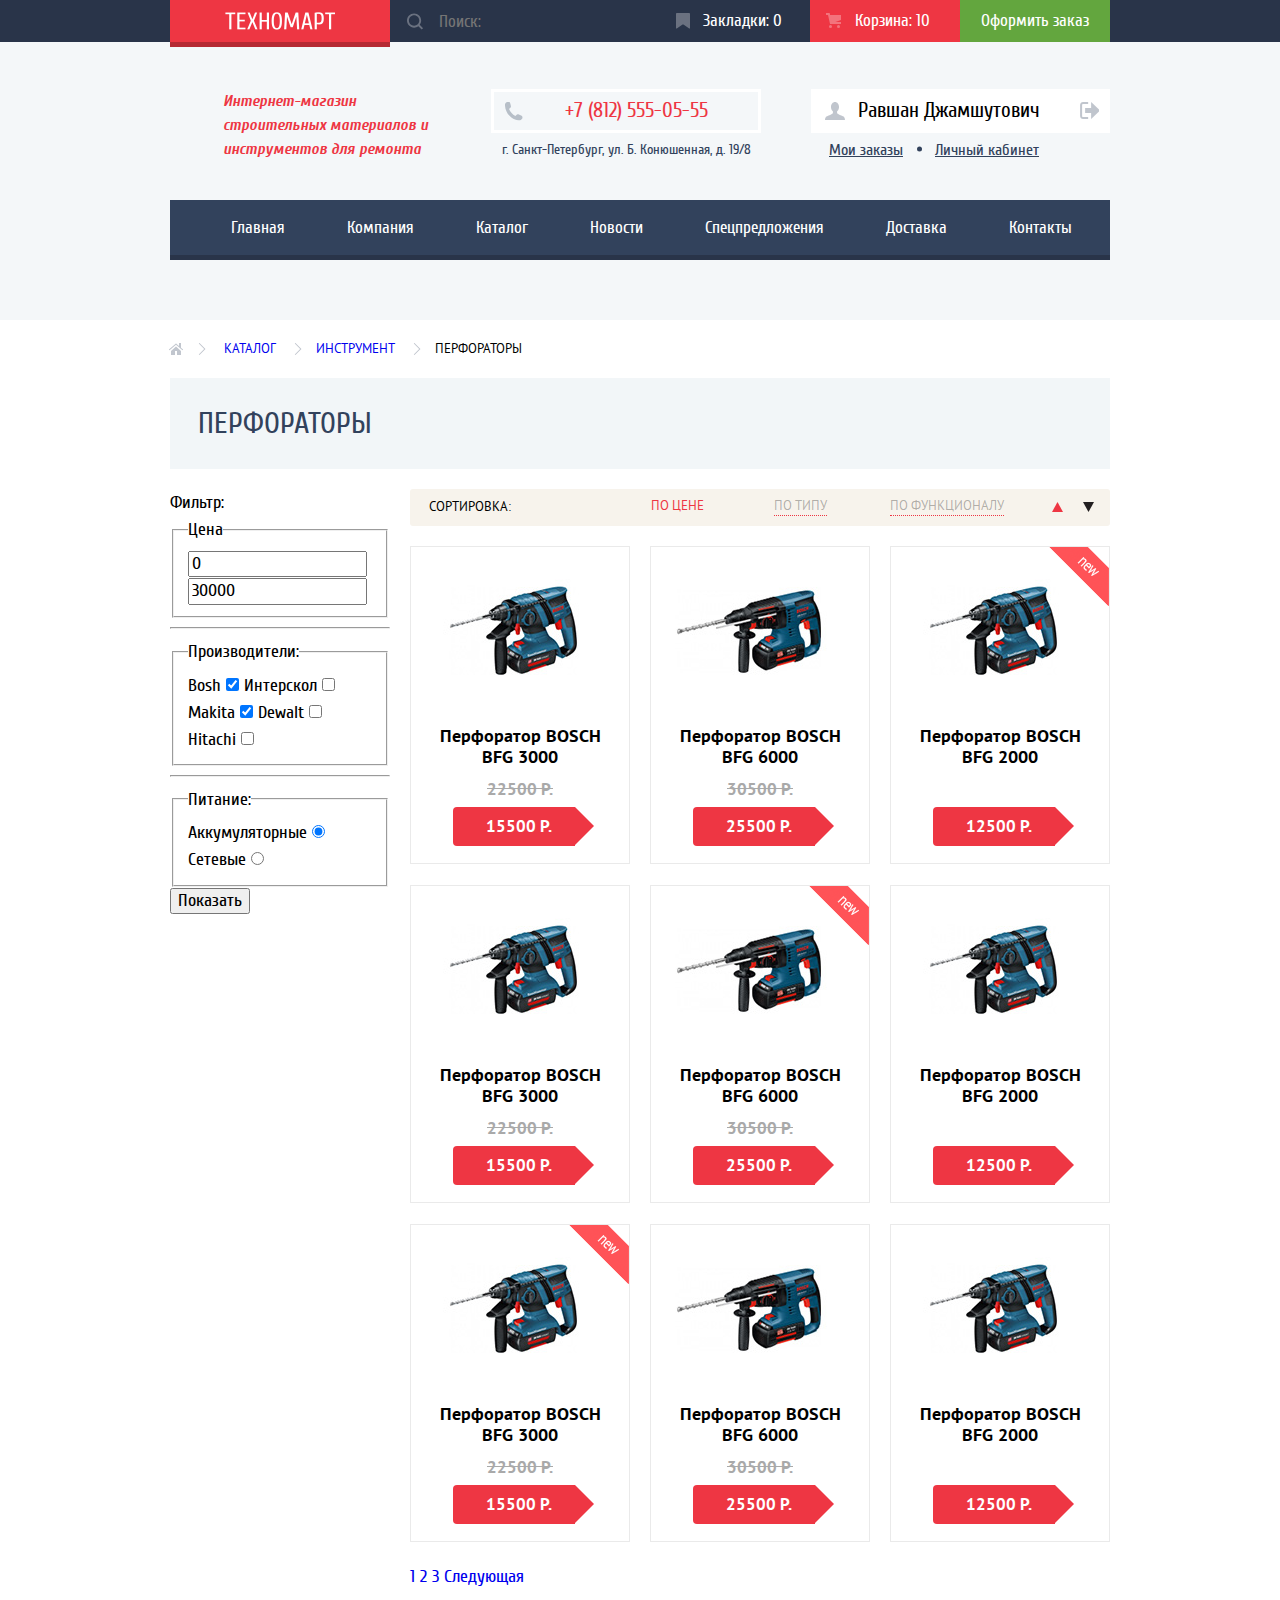
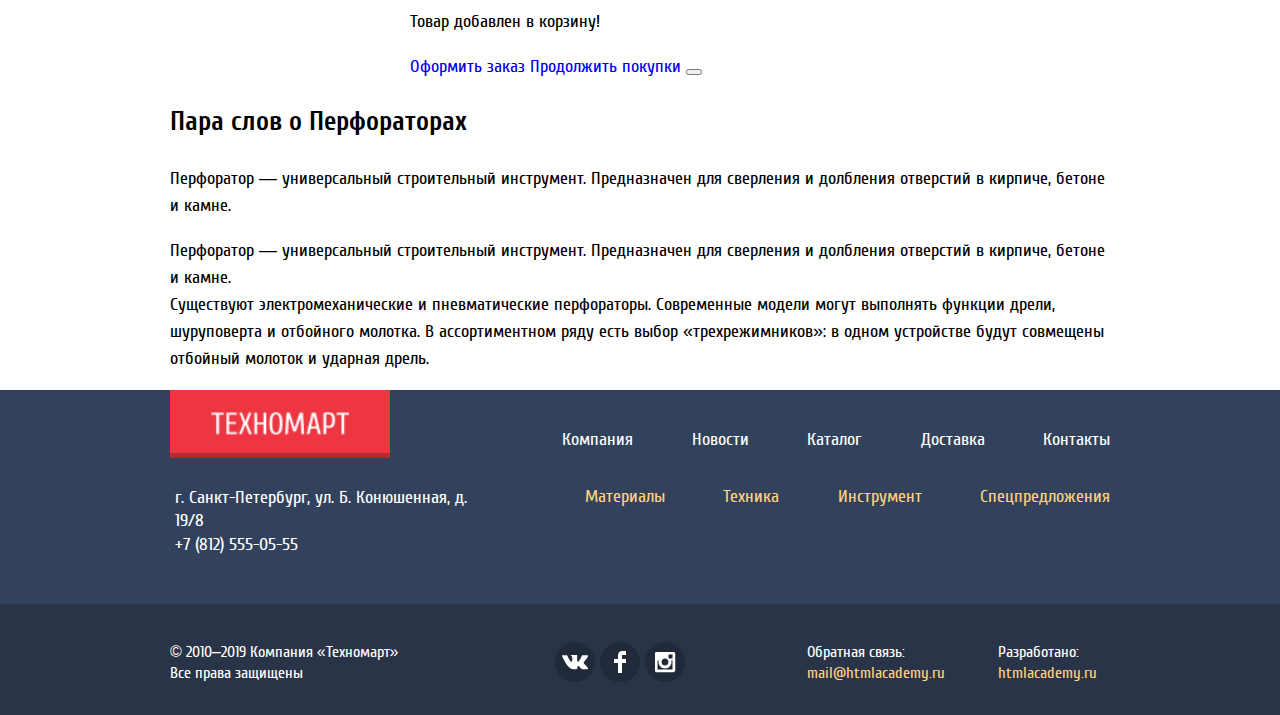
==== catalog.html @ 54c57310 "stylized catolog and fix maps" ====
<!DOCTYPE html>
<html lang="ru">

<head>
  <meta charset="utf-8">
  <title>HTML Academy: Техномарт-Каталог</title>
  <link rel="stylesheet" href="css/normalize.css">
  <link rel="stylesheet" href="css/style.css">
</head>

<body>
  <header class="header">
    <div class="header__wrapper">
      <div class="container container_flex">
        <a href="index.html" class="header__logo-link"><img class="header__logo-img" src="img/logo-header.png" alt="Техномарт"
            width="110" height="18"></a>
        <form class="search" action="https://echo.htmlacademy.ru" method="get">
          <input class="search__input" id="search" type="search" name="search" placeholder="Поиск:">
          <label class="search__label" for="search" aria-label="Поиск"></label>
        </form>
        <section class="user-order">
          <h2 class="visually-hidden">Отложеный заказ</h2>
          <a href="#" class="user-order__link user-order__link_pl user-order__link_icon-bm">Закладки: 0</a>
          <a href="#" class="user-order__link user-order__link_pl user-order__link_icon-bt user-order__link_bg">Корзина:
            10</a>
          <a href="#" class="user-order__link user-order__link_bgc">Оформить заказ</a>
        </section>
      </div>
    </div>
    <div class="substrate">
      <div class="container container_flex">
        <h1 class="description">Интернет-магазин строительных материалов и инструментов для ремонта</h1>
        <section class="contacts">
          <h2 class="visually-hidden">Контактные данные</h2>
          <p class="contacts__phone">+7 (812) 555-05-55</p>
          <p class="contacts__address">г. Санкт-Петербург, ул. Б. Конюшенная, д. 19/8</p>
        </section>
        <section class="user-logged">
          <h2 class="visually-hidden">Пользовательское меню</h2>
          <ul class="user__navigation-logged">
            <li class="user__navigation-logged-in"><a href="#" class="user__navigation-logged-in-link">Равшан
                Джамшутович</a>
              <a href="#" class="user__navigation-out-link" aria-label="Выйти"></a></li>
            <li class="user__navigation-order"><a href="#" class="user__navigation-order-link">Мои заказы</a></li>
            <li class="user__navigation-profile"><a href="#" class="user__navigation-profile-link">Личный кабинет</a>
            </li>
          </ul>
        </section>
      </div>
      <div class="container">
        <nav class="main-navigation">
          <ul class="main-navigation__list">
            <li class="main-navigation__list-item"><a href="index.html" class="main-navigation__list-link">Главная</a>
            </li>
            <li class="main-navigation__list-item"><a href="#" class="main-navigation__list-link">Компания</a></li>
            <li class="main-navigation__list-item"><a class="main-navigation__list-link">Каталог</a></li>
            <li class="main-navigation__list-item"><a href="#" class="main-navigation__list-link">Новости</a></li>
            <li class="main-navigation__list-item"><a href="#" class="main-navigation__list-link">Спецпредложения</a>
            </li>
            <li class="main-navigation__list-item"><a href="#" class="main-navigation__list-link">Доставка</a></li>
            <li class="main-navigation__list-item"><a href="#" class="main-navigation__list-link">Контакты</a></li>
          </ul>
        </nav>
      </div>
    </div>
  </header>
  <main class="main-content">
    <div class="container">
      <ul class="breadcrumbs">
        <li class="breadcrumbs__item"><a href="index.html" class="breadcrumbs__link breadcrumbs__trail" aria-label="Главная"></a></li>
        <li class="breadcrumbs__item"><a href="#" class="breadcrumbs__link breadcrumbs__trail">Каталог</a></li>
        <li class="breadcrumbs__item"><a href="#" class="breadcrumbs__link breadcrumbs__trail">Инструмент</a></li>
        <li class="breadcrumbs__item"><a class="breadcrumbs__link">Перфораторы</a></li>
      </ul>
      <div class="name-product">
        <h2 class="name-product__title">Перфораторы</h2>
      </div>
      <div class="wrapper-col">
        <section class="filters-product">
          <h2 class="visually-hidden">Фильтр товаров</h2>
          <form class="filters-product__form" action="https://echo.htmlacademy.ru" method="get">
            <span class="filters-product__price">Фильтр:</span>
            <fieldset class="filters-product__price-group">
              <legend class="filters-product__price-title">Цена</legend>
              <div class="price-slider">
                <div class="price-slider__line">
                  <div class="price-slider__line-fill"></div>
                </div>
                <div class="price-slider__control price-slider__control-min" tabindex="0"></div>
                <div class="price-slider__control price-slider__control-max" tabindex="0"></div>
              </div>
              <div class="filters-product__price-item">
                <input class="filters-product__price-input" type="text" name="price" value="0">
                <input class="filters-product__price-input" type="text" name="price" value="30000">
              </div>
            </fieldset>
            <hr class="separator">
            <fieldset class="filters-product__group">
              <legend class="filters-product__group-title">Производители:</legend>
              <label class="filters-product__manufacturers" for="bosh">Bosh</label>
              <input class="filters-product__choice filters-product__choice_checked" id="bosh" type="checkbox" name="manufacturers"
                value="bosh" checked>
              <label class="filters-product__manufacturers" for="interskol">Интерскол</label>
              <input class="filters-product__choice" id="interskol" type="checkbox" name="manufacturers" value="Интерскол">
              <label class="filters-product__manufacturers" for="makita">Makita</label>
              <input class="filters-product__choice filters-product__choice_checked" id="makita" type="checkbox" name="manufacturers"
                value="Makita" checked>
              <label class="filters-product__manufacturers" for="dewalt">Dewalt</label>
              <input class="filters-product__choice" id="dewalt" type="checkbox" name="manufacturers" value="Dewalt">
              <label class="filters-product__manufacturers" for="hitachi">Hitachi</label>
              <input class="filters-product__choice" id="hitachi" type="checkbox" name="manufacturers" value="Hitachi">
            </fieldset>
            <hr class="separator">
            <fieldset class="filters-product__group">
              <legend class="filters-product__group-title">Питание:</legend>
              <label class="filters-product__type" for="rechargeable">Аккумуляторные</label>
              <input class="filters-product__choice filters-product__choice_checked" type="radio" name="power" id="rechargeable"
                value="rechargeable" checked>
              <label class="filters-product__type" for="mains">Сетевые</label>
              <input class="filters-product__choice filters-product__choice_checked" type="radio" name="power" id="mains"
                value="mains">
            </fieldset>
            <button class="filters-product__show">Показать</button>
          </form>
        </section>
        <section class="catalog-product">
          <h2 class="visually-hidden">Каталог товаров</h2>
          <section class="sorting">
            <h2 class="sorting__title">Сортировка:</h2>
            <ul class="sorting__list">
              <li class="sorting__item"><a href="#" class="sorting__link sorting__link_active">По цене</a></li>
              <li class="sorting__item"><a href="#" class="sorting__link">По типу</a></li>
              <li class="sorting__item"><a href="#" class="sorting__link">По функционалу</a></li>
              <li class="sorting__item"><a href="#" class="sorting__link-up sorting__link-up_active" aria-label="Сортировка по возрастанию"></a></li>
              <li class="sorting__item"><a href="#" class="sorting__link-down" aria-label="Сортировка по убыванию"></a>
              </li>
            </ul>
          </section>
          <div class="wrapper-product">
            <article class="product">
              <h2 class="visually-hidden">Описание товара</h2>
              <section class="product__about">
                <img class="product__image" src="img/bosh-bfg-3000.jpg" width="218" height="170" alt="Перфоратор BOSCH BFG 3000">
                <h3 class="product__name">Перфоратор BOSCH BFG 3000</h3>
                <span class="product__discount">22500 Р.</span>
                <p class="product__price">15500 Р.</p>
              </section>
              <div class="product__purchase">
                <button class="product__purchase-buy">Купить</button>
                <button class="product__purchase-bookmark">В закладки</button>
              </div>
            </article>
            <article class="product">
              <h2 class="visually-hidden">Описание товара</h2>
              <section class="product__about">
                <img class="product__image" src="img/bosh-bfg-6000.jpg" width="218" height="170" alt="Перфоратор BOSCH BFG 6000">
                <h3 class="product__name">Перфоратор BOSCH BFG 6000</h3>
                <span class="product__discount">30500 Р.</span>
                <p class="product__price">25500 Р.</p>
              </section>
              <div class="product__purchase">
                <button class="product__purchase-buy">Купить</button>
                <button class="product__purchase-bookmark">В закладки</button>
              </div>
            </article>
            <article class="product product_new">
              <h2 class="visually-hidden">Описание товара</h2>
              <section class="product__about">
                <img class="product__image" src="img/bosh-bfg-2000.jpg" width="218" height="170" alt="Перфоратор BOSCH BFG 2000">
                <h3 class="product__name">Перфоратор BOSCH BFG 2000</h3>
                <span class="product__discount product__discount_visually-hidden"></span>
                <p class="product__price">12500 Р.</p>
              </section>
              <div class="product__purchase">
                <button class="product__purchase-buy">Купить</button>
                <button class="product__purchase-bookmark">В закладки</button>
              </div>
            </article>
            <article class="product">
              <h2 class="visually-hidden">Описание товара</h2>
              <section class="product__about">
                <img class="product__image" src="img/bosh-bfg-3000.jpg" width="218" height="170" alt="Перфоратор BOSCH BFG 3000">
                <h3 class="product__name">Перфоратор BOSCH BFG 3000</h3>
                <span class="product__discount">22500 Р.</span>
                <p class="product__price">15500 Р.</p>
              </section>
              <div class="product__purchase">
                <button class="product__purchase-buy">Купить</button>
                <button class="product__purchase-bookmark">В закладки</button>
              </div>
            </article>
            <article class="product product_new">
              <h2 class="visually-hidden">Описание товара</h2>
              <section class="product__about">
                <img class="product__image" src="img/bosh-bfg-6000.jpg" width="218" height="170" alt="Перфоратор BOSCH BFG 6000">
                <h3 class="product__name">Перфоратор BOSCH BFG 6000</h3>
                <span class="product__discount">30500 Р.</span>
                <p class="product__price">25500 Р.</p>
              </section>
              <div class="product__purchase">
                <button class="product__purchase-buy">Купить</button>
                <button class="product__purchase-bookmark">В закладки</button>
              </div>
            </article>
            <article class="product">
              <h2 class="visually-hidden">Описание товара</h2>
              <section class="product__about">
                <img class="product__image" src="img/bosh-bfg-2000.jpg" width="218" height="170" alt="Перфоратор BOSCH BFG 2000">
                <h3 class="product__name">Перфоратор BOSCH BFG 2000</h3>
                <span class="product__discount product__discount_visually-hidden"></span>
                <p class="product__price">12500 Р.</p>
              </section>
              <div class="product__purchase">
                <button class="product__purchase-buy">Купить</button>
                <button class="product__purchase-bookmark">В закладки</button>
              </div>
            </article>
            <article class="product product_new">
              <h2 class=" visually-hidden">Описание товара</h2>
              <section class="product__about">
                <img class="product__image" src="img/bosh-bfg-3000.jpg" width="218" height="170" alt="Перфоратор BOSCH BFG 3000">
                <h3 class="product__name">Перфоратор BOSCH BFG 3000</h3>
                <span class="product__discount">22500 Р.</span>
                <p class="product__price">15500 Р.</p>
              </section>
              <div class="product__purchase">
                <button class="product__purchase-buy">Купить</button>
                <button class="product__purchase-bookmark">В закладки</button>
              </div>
            </article>
            <article class="product">
              <h2 class="visually-hidden">Описание товара</h2>
              <section class="product__about">
                <img class="product__image" src="img/bosh-bfg-6000.jpg" width="218" height="170" alt="Перфоратор BOSCH BFG 6000">
                <h3 class="product__name">Перфоратор BOSCH BFG 6000</h3>
                <span class="product__discount">30500 Р.</span>
                <p class="product__price">25500 Р.</p>
              </section>
              <div class="product__purchase">
                <button class="product__purchase-buy">Купить</button>
                <button class="product__purchase-bookmark">В закладки</button>
              </div>
            </article>
            <article class="product">
              <h2 class="visually-hidden">Описание товара</h2>
              <section class="product__about">
                <img class="product__image" src="img/bosh-bfg-2000.jpg" width="218" height="170" alt="Перфоратор BOSCH BFG 2000">
                <h3 class="product__name">Перфоратор BOSCH BFG 2000</h3>
                <span class="product__discount product__discount_visually-hidden"></span>
                <p class="product__price">12500 Р.</p>
              </section>
              <div class="product__purchase">
                <button class="product__purchase-buy">Купить</button>
                <button class="product__purchase-bookmark">В закладки</button>
              </div>
            </article>
          </div>
          <div class="page">
            <a href="#" class="page__link page__link_active">1</a>
            <a href="#" class="page__link">2</a>
            <a href="#" class="page__link">3</a>
            <a href="#" class="page__link-next">Следующая</a>
          </div>
          <div class="popup-order">
            <p class="popup-order__title">Товар добавлен в корзину!</p>
            <a href="#" class="popup-order__link popup-modal__order_red">Оформить заказ</a>
            <a href="#" class="popup-order__link">Продолжить покупки</a>
            <button class="popup-order__close" aria-label="Закрыть"></button>
          </div>
        </section>
      </div>
      <section class="about-product">
        <h2 class="about-product__title">Пара слов о Перфораторах</h2>
        <p class="about-product__subtitle">Перфоратор — универсальный строительный инструмент. Предназначен для
          сверления и долбления отверстий в кирпиче, бетоне и камне.</p>
        <p class="about-product__subtitle">Перфоратор — универсальный строительный инструмент. Предназначен для
          сверления и долбления отверстий в кирпиче, бетоне и камне. <br> Существуют электромеханические и
          пневматические перфораторы. Современные модели могут выполнять функции дрели, шуруповерта и отбойного
          молотка. В ассортиментном ряду есть выбор «трехрежимников»: в одном устройстве будут совмещены отбойный
          молоток и ударная дрель.</p>
      </section>
    </div>
  </main>
  <footer class="footer">
    <div class="footer-wrapper-top">
      <div class="footer__top container">
        <div class="footer__top_left">
          <a href="index.html" class="footer__top-logo-link"><img src="img/logo-header.png" width="138" height="23" alt="Техномарт"></a>
          <p class="footer__top-address">г. Санкт-Петербург, ул. Б. Конюшенная, д. 19/8 <br> +7 (812) 555-05-55</p>
        </div>
        <div class="footer__top_right">
          <ul class="footer__top-navigation">
            <li class="footer__top-navigation-item"><a href="#" class="footer__top-navigation-link">Компания</a></li>
            <li class="footer__top-navigation-item"><a href="#" class="footer__top-navigation-link">Новости</a></li>
            <li class="footer__top-navigation-item"><a href="catalog.html" class="footer__top-navigation-link">Каталог</a></li>
            <li class="footer__top-navigation-item"><a href="#" class="footer__top-navigation-link">Доставка</a></li>
            <li class="footer__top-navigation-item"><a href="#" class="footer__top-navigation-link">Контакты</a></li>
          </ul>
          <ul class="footer__bottom-navigation">
            <li class="footer__bottom-navigation-item"><a href="#" class="footer__bottom-navigation-link">Материалы</a>
            </li>
            <li class="footer__bottom-navigation-item"><a href="#" class="footer__bottom-navigation-link">Техника</a>
            </li>
            <li class="footer__bottom-navigation-item"><a href="#" class="footer__bottom-navigation-link">Инструмент</a>
            </li>
            <li class="footer__bottom-navigation-item"><a href="#" class="footer__bottom-navigation-link">Спецпредложения</a></li>
          </ul>
        </div>
      </div>
    </div>
    <div class="footer-wrapper-bottom">
      <div class="footer__bottom container">
        <p class="footer__bottom-copyright">© 2010–2019 Компания «Техномарт» <br> Все права защищены</p>
        <ul class="footer__bottom-social">
          <li class="footer__bottom-social-item"><a href="#" class="footer__bottom-social-link footer__bottom-social-vk"
              aria-label="Техномарт в ВКонтакте"></a></li>
          <li class="footer__bottom-social-item"><a href="#" class="footer__bottom-social-link footer__bottom-social-fb"
              aria-label="Техномарт в Facebook"></a></li>
          <li class="footer__bottom-social-item"><a href="#" class="footer__bottom-social-link footer__bottom-social-inst"
              aria-label="Техномарт в Instagram"></a></li>
        </ul>
        <p class="footer__bottom-communication">Обратная связь: <br> <a href="#" class="footer__bottom-communication-link">mail@htmlacademy.ru</a></p>
        <p class="footer__bottom-developed">Разработано: <br> <a href="https://htmlacademy.ru/intensive/htmlcss" class="footer__bottom-developed-link">htmlacademy.ru</a></p>
      </div>
    </div>
  </footer>
  <script src="js/main.js"></script>
</body>

</html>
---- css/style.css ----
@font-face {
  font-family: "Cuprum";
  src: url("../fonts/cuprum.woff") format("woff"),
    url("../fonts/cuprum.woff2") format("woff2");
  font-weight: 400;
  font-style: normal;
}

@font-face {
  font-family: "Cuprum";
  src: url("../fonts/cuprumbold.woff") format("woff"),
    url("../fonts/cuprumbold.woff2") format("woff2");
  font-weight: 700;
  font-style: normal;
}

@font-face {
  font-family: "Cuprum";
  src: url("../fonts/cuprumitalic.woff") format("woff"),
    url("../fonts/cuprumitalic.woff2") format("woff2");
  font-weight: 400;
  font-style: italic;
}

@font-face {
  font-family: "Cuprum";
  src: url("../fonts/cuprumbolditalic.woff") format("woff"),
    url("../fonts/cuprumbolditalic.woff2") format("woff2");
  font-weight: 700;
  font-style: italic;
}

@font-face {
  font-family: "Cuprum";
  src: url("../fonts/cuprumitalic.woff") format("woff"),
    url("../fonts/cuprumitalic.woff2") format("woff2");
  font-weight: 400;
  font-style: italic;
}

@font-face {
  font-family: "PT Sans";
  src: url("../fonts/ptsans.woff") format("woff"),
    url("../fonts/ptsans.woff2") format("woff2");
  font-weight: 400;
  font-style: normal;
}

@font-face {
  font-family: "PT Sans";
  src: url("../fonts/ptsansbold.woff") format("woff"),
    url("../fonts/ptsansbold.woff2") format("woff2");
  font-weight: 700;
  font-style: normal;
}

html {
  box-sizing: border-box;
}

*,
*::before,
*::after {
  box-sizing: inherit;
}

body {
  font-family: "Cuprum", "Arial", sans-serif;
  margin: 0;
  font-size: 18px;
  line-height: 1.5;
}

a {
  text-decoration: none;
}

/* Стилизация страницы index */

.visually-hidden {
  position: absolute;
  clip: rect(0 0 0 0);
  width: 1px;
  height: 1px;
  margin: -1px;
}

.container {
  width: 940px;
  margin: 0 auto;
}

.header__wrapper {
  height: 42px;
  background-color: #293449;
}

.container_flex {
  display: -webkit-box;
  display: -ms-flexbox;
  display: -webkit-flex;
  display: flex;
}

.header__logo-link {
  position: relative;
  display: -webkit-box;
  display: -ms-flexbox;
  display: -webkit-flex;
  display: flex;
  justify-content: center;
  align-items: center;
  width: 220px;
  height: 42px;
  background-color: #ee3643;
  outline: none;
  box-shadow: 0 5px 0px #b52933;
}

.header__logo-link:hover,
.header__logo-link:focus {
  background-color: #ca2c37;
}

.header__logo-link:active {
  background-color: #ba2732;
}

.user-order {
  display: -webkit-box;
  display: -ms-flexbox;
  display: -webkit-flex;
  display: flex;
}

.search {
  position: relative;
}

.search__label::after {
  position: absolute;
  top: 50%;
  left: 17px;
  width: 17px;
  height: 17px;
  content: "";
  background-image: url('../img/icons/icon-search.svg');
  background-repeat: no-repeat;
  opacity: 0.3;
  -webkit-transform: translateY(-50%);
  -ms-transform: translateY(-50%);
  transform: translateY(-50%);
}

.search__input {
  position: relative;
  padding-left: 49px;
  width: 270px;
  height: 42px;
  font-size: 17px;
  background-color: #293449;
  border: none;
  outline: none;
}

.search__input:hover {
  background-color: #212a3a;
}

.search__input:focus {
  background-color: #ffffff;
}

.search__input:hover+.search__label::after,
.search__input:focus+.search__label::after {
  opacity: 1;
}

.search__input:focus+.search__label::after {
  background-image: url('../img/icons/icon-search-red.svg');
}

.user-order__link {
  position: relative;
  display: block;
  width: 150px;
  padding: 8px 0px 8px 0px;
  font-size: 17px;
  color: rgba(255, 255, 255, 1);
  text-align: center;
  outline: none;
}

.user-order__link_pl {
  padding-left: 15px;
}

.user-order__link_icon-bm::before {
  position: absolute;
  top: 50%;
  left: 16px;
  width: 16px;
  height: 16px;
  content: "";
  background-image: url('../img/icons/icon-bookmark.svg');
  background-repeat: no-repeat;
  opacity: 0.3;
  -webkit-transform: translateY(-50%);
  -ms-transform: translateY(-50%);
  transform: translateY(-50%);
}

.user-order__link_icon-bt::before {
  position: absolute;
  top: 50%;
  left: 16px;
  width: 16px;
  height: 16px;
  content: "";
  background-image: url('../img/icons/cart-icon.svg');
  background-repeat: no-repeat;
  opacity: 0.3;
  -webkit-transform: translateY(-50%);
  -ms-transform: translateY(-50%);
  transform: translateY(-50%);
}

.user-order__link_bgc {
  background-color: #63a63e;
}

.user-order__link_bgc:hover,
.user-order__link_bgc:focus {
  background-color: #5fbb2d;
}

.user-order__link_bgc:active {
  background-color: #518534;
  color: rgba(255, 255, 255, 0.6);
}

.user-order__link_icon-bm:hover,
.user-order__link_icon-bm:focus {
  background-color: #212a3a;
}

.user-order__link_icon-bm:active {
  background-color: #161d29;
  color: rgba(255, 255, 255, 0.6);
}

.user-order__link_icon-bt:hover,
.user-order__link_icon-bt:focus {
  background-color: #212a3a;
}

.user-order__link_icon-bt:active {
  background-color: #161d29;
  color: rgba(255, 255, 255, 0.6);
}

.user-order__link_icon-bm:hover::before,
.user-order__link_icon-bm:focus::before {
  opacity: 1;
}

.user-order__link_icon-bt:hover::before,
.user-order__link_icon-bt:focus::before {
  opacity: 1;
}

.user-order__link_icon-bm:active::before {
  opacity: 0.3;
}

.user-order__link_icon-bt:active::before {
  opacity: 0.3;
}

.substrate .container_flex {
  display: -webkit-box;
  display: -ms-flexbox;
  display: -webkit-flex;
  display: flex;
  height: 158px;
  padding: 47px 0px;
}

.substrate {
  background-color: #f4f7f9;
  padding-bottom: 60px;
}

.description {
  width: 210px;
  margin: 0;
  margin-left: 53px;
  font-size: 16px;
  font-style: italic;
  color: #ee3643;
}

.contacts {
  width: 270px;
  margin-left: 58px;
  text-align: center;
}

.contacts__phone {
  position: relative;
  width: 270px;
  margin: 0;
  padding: 3px 3px 3px 23px;
  font-size: 21px;
  color: #ee3643;
  border: 3px solid #ffffff;
}

.contacts__phone::before {
  position: absolute;
  top: 50%;
  left: 10px;
  width: 19px;
  height: 19px;
  content: "";
  background-image: url('../img/icons/icon-phone.svg');
  background-repeat: no-repeat;
  -webkit-transform: translateY(-50%);
  -ms-transform: translateY(-50%);
  transform: translateY(-50%);
}

.contacts__address {
  margin: 0;
  margin-top: 7px;
  font-size: 14px;
  color: #32425c;
}

.user {
  margin-left: 68px;
}

.user__navigation {
  display: -webkit-box;
  display: -ms-flexbox;
  display: -webkit-flex;
  display: flex;
  margin: 0;
  padding: 0;
  list-style: none;
  text-align: center;
}

.user__navigation-login-link {
  position: relative;
  display: block;
  margin-right: 10px;
  padding: 6px 27px 6px 46px;
  font-size: 21px;
  color: rgba(0, 0, 0, 1);
  background-color: #ffffff;
  outline: none;
}

.user__navigation-login-link::before {
  position: absolute;
  top: 50%;
  left: 14px;
  width: 20px;
  height: 17px;
  content: "";
  background-image: url('../img/icons/icon-login.svg');
  background-repeat: no-repeat;
  opacity: 0.3;
  -webkit-transform: translateY(-50%);
  -ms-transform: translateY(-50%);
  transform: translateY(-50%);
}

.user__navigation-registration-link {
  display: block;
  padding: 6px 24px 6px 24px;
  font-size: 21px;
  color: rgba(0, 0, 0, 1);
  background-color: #ffffff;
  outline: none;
}

.user__navigation-login-link:hover::before,
.user__navigation-login-link:focus::before {
  opacity: 1;
}

.user__navigation-login-link:hover,
.user__navigation-login-link:focus {
  color: rgba(238, 54, 67, 1);
}

.user__navigation-login-link:active {
  color: rgba(0, 0, 0, 0.3);
}

.user__navigation-login-link:active:before {
  opacity: 0.3;
}

.user__navigation-registration-link:hover,
.user__navigation-registration-link:focus {
  color: rgba(238, 54, 67, 1);
}

.user__navigation-registration-link:active {
  color: rgba(0, 0, 0, 0.3);
}

.main-navigation {
  padding: 0px 30px;
  background-color: #32425c;
  border-bottom: 5px solid #293449;
}

.main-navigation__list {
  display: -webkit-box;
  display: -ms-flexbox;
  display: -webkit-flex;
  display: flex;
  justify-content: space-around;
  margin: 0;
  padding: 0;
  list-style: none;
}

.main-navigation__list-link {
  display: block;
  padding: 20px 31px;
  font-size: 17px;
  color: rgba(255, 255, 255, 1);
  line-height: 0.9;
  outline: none;
}

.main-navigation__list-link:hover,
.main-navigation__list-link:focus {
  background-color: #293449;
}

.main-navigation__list-link:active {
  background-color: #1d2739;
  color: rgba(255, 255, 255, 0.5);
}

.offers {
  display: -webkit-box;
  display: -ms-flexbox;
  display: -webkit-flex;
  display: flex;
  flex-wrap: wrap;
  margin-top: 58px;
  margin-bottom: 53px;
}

.offers__item {
  position: relative;
  width: 300px;
  height: 123px;
  margin-bottom: 20px;
  padding: 20px 28px 22px 22px;
  color: #ffffff;
}

.offers__title {
  margin: 0;
  font-size: 24px;
}

.offers__item-material {
  background-color: #ffbf47;
  margin-right: 20px;
}

.offers__item-tools {
  background-color: #3bbce3;
  margin-right: 20px;
}

.offers__item-technique {
  background-color: #dc91d8;
}

.offers__item-discounts {
  background-color: #8ed78f;
}

.offers__item-delivery {
  margin-bottom: 0;
  background-color: #ffc047;
}

.offers__item-material::after {
  position: absolute;
  top: 30px;
  left: 212px;
  width: 44px;
  height: 65px;
  content: "";
  background-image: url("../img/icons/material-icons.svg");
  background-repeat: no-repeat;
}

.offers__item-tools::after {
  position: absolute;
  top: 32px;
  left: 197px;
  width: 75px;
  height: 61px;
  content: "";
  background-image: url("../img/icons/instrument-icons.svg");
  background-repeat: no-repeat;
}

.offers__item-technique::after {
  position: absolute;
  top: 30px;
  left: 192px;
  width: 78px;
  height: 62px;
  content: "";
  background-image: url("../img/icons/texnika-icons.svg");
  background-repeat: no-repeat;
}

.offers__item-discounts::after {
  position: absolute;
  top: 25px;
  left: 196px;
  width: 59px;
  height: 72px;
  content: "";
  background-image: url("../img/icons/sell-icons.svg");
  background-repeat: no-repeat;
}

.offers__item-delivery::after {
  position: absolute;
  top: 31px;
  left: 190px;
  width: 78px;
  height: 63px;
  content: "";
  background-image: url("../img/icons/transfer-icons.svg");
  background-repeat: no-repeat;
}

.offers__link {
  display: block;
  width: 135px;
  margin-top: 9px;
  margin-left: 2px;
  padding: 9px 0px;
  font-size: 14px;
  text-transform: uppercase;
  text-align: center;
  color: #ffffff;
  background-color: rgba(0, 0, 0, 0.1);
  border-radius: 3px;
  outline: none;
}

.offers__link:hover,
.offers__link:focus {
  background-color: rgba(0, 0, 0, 0.2);
}

.offers__link:active {
  background-color: rgba(0, 0, 0, 0.3);
}


.offers__item_new::before {
  position: absolute;
  top: 0;
  right: 0;
  width: 60px;
  height: 59px;
  content: "";
  background-image: url("../img/new.png");
  background-repeat: no-repeat;
}

.offers__slider {
  position: relative;
  margin-right: 20px;
}

.offers__slider-item {
  position: relative;
  display: none;
  height: 266px;
}

.offers__slider-item_display {
  display: block;
}

.offers__slider-title {
  position: absolute;
  top: 13px;
  left: 24px;
  margin: 0;
  font-size: 36px;
  font-weight: 700;
  color: #ffffff;
  text-transform: uppercase;

}

.offers__slider-subtitle {
  position: absolute;
  top: 59px;
  left: 25px;
  margin: 0;
  font-size: 18px;
  color: #ffffff;
}

.offers__slider-link {
  position: absolute;
  left: 26px;
  bottom: 20px;
  display: block;
  width: 195px;
  padding: 9px 0px;
  font-size: 14px;
  text-transform: uppercase;
  color: #ffffff;
  text-align: center;
  background-color: #ee3643;
  border-radius: 3px;
  outline: none;
}

.offers__slider-link:hover,
.offers__slider-link:focus {
  background-color: #ca2c37;
}

.offers__slider-link:active {
  background-color: #ba2732;
}

.offers__slider-btn {
  position: absolute;
  top: 50%;
  width: 22px;
  height: 40px;
  border: none;
  background-color: transparent;
  -webkit-transform: translateY(-50%);
  -ms-transform: translateY(-50%);
  transform: translateY(-50%);
  cursor: pointer;
}

.offers__slider-btn_left {
  left: 25px;
  background-image: url("../img/icons/icon-left.svg");
  background-repeat: no-repeat;
}

.offers__slider-btn_right {
  right: 20px;
  background-image: url("../img/icons/icon-right.svg");
  background-repeat: no-repeat;
}

.offers__slide-indecator {
  position: absolute;
  display: -webkit-box;
  display: -ms-flexbox;
  display: -webkit-flex;
  display: flex;
  bottom: 37px;
  left: 50%;
  -webkit-transform: translateX(-50%);
  -ms-transform: translateX(-50%);
  transform: translateX(-50%);
}

.current-slide__item {
  position: relative;
  display: block;
  width: 10px;
  height: 10px;
  margin: 0px 5px;
  background-color: #ffffff;
  border-radius: 50%;
}

.current-slide__item_after::after {
  position: absolute;
  left: 50%;
  top: 50%;
  width: 7px;
  height: 7px;
  content: "";
  background-color: #ee3643;
  border-radius: 50%;
  -webkit-transform: translate(-50%, -50%);
  -ms-transform: translate(-50%, -50%);
  transform: translate(-50%, -50%);
}

.wrapper-row {
  display: -webkit-box;
  display: -ms-flexbox;
  display: -webkit-flex;
  display: flex;
  align-items: center;
  height: 89px;
  margin-bottom: 20px;
  padding-right: 24px;
  padding-left: 28px;
  background-color: #f9f5f0;
}

.popular-title {
  margin: 0;
  margin-right: auto;
  font-size: 30px;
  font-weight: normal;
  color: #32425c;
  text-transform: uppercase;
}

.popular-link {
  position: relative;
  right: 0;
  display: block;
  width: 253px;
  font-size: 14px;
  color: #ffffff;
  padding: 9px 0px;
  text-align: center;
  text-transform: uppercase;
  background-color: #ee3643;
  border-radius: 3px;
  outline: none;
}

.popular-link:hover,
.popular-link:focus {
  background-color: #ca2c37;
}

.popular-link:active {
  background-color: #ba2732;
}

.wrapper-product {
  display: -webkit-box;
  display: -ms-flexbox;
  display: -webkit-flex;
  display: flex;
  justify-content: space-between;
  flex-wrap: wrap;
  text-align: center;
}

.product {
  position: relative;
  width: 220px;
  height: 318px;
  margin-bottom: 21px;
  border: 1px solid #eaeaea;
  cursor: pointer;
  outline: none;
}

.product__about {
  text-align: center;
}

.product__name {
  width: 190px;
  margin: auto;
  font-family: "PT Sans", "Arial", sans-serif;
  font-size: 18px;
  line-height: 1.2;
  font-weight: 700;
}

.product__discount {
  display: block;
  height: 19px;
  margin-top: 9px;
  font-family: "PT Sans", "Arial", sans-serif;
  font-size: 17px;
  font-weight: 700;
  color: #a9a9a9;
  text-decoration: line-through;
}

.product__price {
  position: relative;
  width: 121.5px;
  margin: 0;
  margin-left: 42px;
  margin-top: 11px;
  padding: 5px 5px 5px 15px ;
  font-family: "PT Sans", sans-serif;
  font-weight: 700;
  color: #fff;
  font-size: 17px;
  line-height: 1.7;
  background-color: #ee3643;
  border-top-left-radius: 4px;
  border-bottom-left-radius: 4px;
}

.product__price::after {
  position: absolute;
  right: -38px;
  top: 0;
  content: "";
  border: 19px solid transparent;
  border-left: 19px solid #ee3643;
}

.product__purchase {
  position: absolute;
  display: none;
  flex-direction: column;
  justify-content: center;
  align-items: center;
  top: 0;
  width: 218px;
  height: 170px;
  background-color: #ffffff;
}

.product__purchase-buy {
  position: relative;
  width: 135px;
  margin-bottom: 7px;
  padding: 11px 0px;
  font-size: 14px;
  text-transform: uppercase;
  color: rgba(255, 255, 255, 1);
  border: none;
  border-radius: 3px;
  box-shadow: inset 0px -3px 0 0 #367315;
  background-color: #63a63e;
  cursor: pointer;
  outline: none;
}

.product__purchase-bookmark {
  width: 135px;
  padding: 9px 0px;
  font-size: 14px;
  text-transform: uppercase;
  color: rgba(50, 66, 92, 1);
  border: 3px solid #63a63e;
  border-radius: 3px;
  background-color: #ffffff;
  cursor: pointer;
  outline: none;
}

.product__purchase-buy::before {
  position: absolute;
  top: 50%;
  left: 16px;
  width: 16px;
  height: 15px;
  content: "";
  background-image: url('../img/icons/cart-icon.svg');
  background-repeat: no-repeat;
  opacity: 0.3;
  -webkit-transform: translateY(-50%);
  -ms-transform: translateY(-50%);
  transform: translateY(-50%);
}

.product_new::after {
  position: absolute;
  top: 0;
  right: 0;
  width: 60px;
  height: 59px;
  content: "";
  background-image: url("../img/new.png");
  background-repeat: no-repeat;
}

.product__purchase-buy:hover,
.product__purchase-buy:focus {
  background-color: #5fbb2d;
}

.product__purchase-buy:hover::before,
.product__purchase-buy:focus::before {
  opacity: 1;
}

.product__purchase-buy:active {
  background-color: #518534;
}

.product__purchase-bookmark:hover,
.product__purchase-bookmark:focus {
  border-color: #32425c;
}

.product__purchase-bookmark:active {
  opacity: 0.3;
}

.product:hover,
.product:focus {
  box-shadow: 0px 5px 25px 0 rgba(41, 52, 73, 0.5)
}

.product:hover .product__purchase,
.product:focus .product__purchase {
  display: -webkit-box;
  display: -ms-flexbox;
  display: -webkit-flex;
  display: flex;
}

.popular-manufacturers {
  margin-bottom: 85px;
}

.wrapper-manufacturers {
  display: -webkit-box;
  display: -ms-flexbox;
  display: -webkit-flex;
  display: flex;
  flex-wrap: wrap;
  justify-content: space-between;
  margin-top: 20px;
}

.manufacturers__link {
  display: -webkit-box;
  display: -ms-flexbox;
  display: -webkit-flex;
  display: flex;
  justify-content: center;
  align-items: center;
  width: 220px;
  height: 145px;
  margin-bottom: 20px;
  border: 1px solid #eaeaea;
  outline: none;
}

.manufacturers__link:hover,
.manufacturers__link:focus {
  box-shadow: 0px 5px 25px 0 rgba(41, 52, 73, 0.5)
}

.services {
  height: 500px;
  padding-top: 36px;
  padding-bottom: 99px;
  background-color: #f4f8fa;
}

.services__title {
  margin: 0;
  font-size: 30px;
  font-weight: normal;
  text-transform: uppercase;
}

.services__subtitle {
  width: 400px;
  margin: 0;
  margin-top: 19px;
  font-family: "PT Sans", "Arial", sans-serif;
  font-size: 13px;
  line-height: 1.8;
}

.wrapper-service {
  display: -webkit-box;
  display: -ms-flexbox;
  display: -webkit-flex;
  display: flex;
}

.services__block {
  padding-top: 31px;
  padding-left: 80px;
}

.services__block-item {
  position: relative;
  display: none;
}

.services__block_display {
  display: block;
}


.services__control {
  position: relative;
  display: -webkit-box;
  display: -ms-flexbox;
  display: -webkit-flex;
  display: flex;
  flex-direction: column;
  width: 240px;
  margin: 0;
  margin-top: 72px;
}

.services__control::after {
  position: absolute;
  top: -45px;
  right: 0;
  width: 10px;
  height: 279px;
  content: "";
  background-image: url('../img/img-slider/slider__service-after.png');
  background-repeat: no-repeat;
}

.services__control-btn {
  padding: 19px 0px 19px 22px;
  font-size: 21px;
  font-weight: 700;
  color: #ffffff;
  text-align: left;
  background-color: #32425c;
  border: none;
  box-shadow: 0px 1px 0 0 #293449,
    inset 0px 1px 0 0 #405069;
  cursor: pointer;
  outline: none;
}

.services__control :first-child {
  box-shadow: 0px 1px 0 0 #ffffff,
    inset 0px 1px 0 0 #ffffff;
}

.services__control :last-child {
  box-shadow: inset 0px 1px 0 0 #405069;
}

.services__control-btn_active {
  color: #32425c;
  background-color: #ffffff;
}

.services__control-btn:hover,
.services__control-btn:focus {
  background-color: #293449;
}

.services__control .services__control-btn_active:hover,
.services__control .services__control-btn_active:focus {
  background-color: #ffffff;
}

.services__block-title {
  margin-bottom: 0;
  font-size: 36px;
  font-weight: normal;
  color: #32425c;
  text-transform: uppercase;
}

.services__block-subtitle {
  margin-top: 16px;
  font-family: "PT Sans", "Arial", sans-serif;
  font-size: 13px;
  line-height: 1.8;
}

.services__block-delivery::after {
  position: absolute;
  top: 29px;
  left: 150px;
  width: 468px;
  height: 261px;
  content: "";
  background-image: url('../img/img-slider/slide__service-img1.png');
  background-repeat: no-repeat;
}

.services__block-guarantee::after {
  position: absolute;
  left: 240px;
  top: 7px;
  width: 389px;
  height: 283px;
  content: "";
  background-image: url('../img/img-slider/slide__service-img2.png');
  background-repeat: no-repeat;
}

.services__block-credit::after {
  position: absolute;
  left: 165px;
  top: 5px;
  width: 465px;
  height: 285px;
  content: "";
  background-image: url('../img/img-slider/slide__service-img3.png');
  background-repeat: no-repeat;
}

.services__block-link {
  position: relative;
  display: block;
  width: 195px;
  margin-top: 29px;
  padding: 9px 0px;
  font-size: 14px;
  color: #ffffff;
  text-align: center;
  text-transform: uppercase;
  background-color: #ee3643;
  border-radius: 3px;
  outline: none;
}

.services__block-link:hover,
.services__block-link:focus {
  background-color: #ca2c37;
}

.services__block-link:active {
  background-color: #ba2732;
}

.about {
  display: -webkit-box;
  display: -ms-flexbox;
  display: -webkit-flex;
  display: flex;
  justify-content: space-between;
  margin-top: 73px;
  margin-bottom: 85px;
}

.about__us {
  width: 530px;
}

.about__us-title {
  margin: 0;
  font-size: 30px;
  font-weight: normal;
  text-transform: uppercase;
}

.about__us-subtitle {
  margin-top: 20px;
  font-family: "PT Sans", "Arial", sans-serif;
  font-size: 13px;
  line-height: 1.8;
}

.about__us-transportation {
  margin-top: 26px;
  font-family: "PT Sans", "Arial", sans-serif;
  font-size: 13px;
  line-height: 1.8;
}

.company-transportation {
  margin: 0;
  padding: 0;
  list-style: none;
}

.company-transportation__item {
  position: relative;
  padding-left: 37px;
  line-height: 2.23;
}

.company-transportation__item::before {
  position: absolute;
  top: 19px;
  left: 0;
  width: 25px;
  height: 2px;
  content: "";
  background-color: #ee3643;
}

.about__us-read-more {
  position: relative;
  display: block;
  width: 220px;
  margin-top: 27px;
  padding: 9px 0px;
  font-size: 14px;
  color: #ffffff;
  text-align: center;
  text-transform: uppercase;
  background-color: #ee3643;
  border-radius: 3px;
  outline: none;
}

.about__us-read-more:hover,
.about__us-read-more:focus {
  background-color: #ca2c37;
}

.about__us-read-more:active {
  background-color: #ba2732;
}

.about__contacts {
  width: 300px;
}

.about__contacts-title {
  margin: 0;
  font-size: 30px;
  font-weight: normal;
  text-transform: uppercase;
}

.about__contacts-pick-up {
  margin-top: 20px;
  margin-bottom: 34px;
  font-family: "PT Sans", "Arial", sans-serif;
  font-size: 13px;
  line-height: 1.8;
}

.about__map {
  cursor: pointer;
}

.about__contacts-write-us {
  position: relative;
  width: 100%;
  margin-top: 32px;
  padding: 10px 0px;
  font-size: 14px;
  color: #ffffff;
  text-align: center;
  text-transform: uppercase;
  background-color: #ee3643;
  border: none;
  border-radius: 3px;
  cursor: pointer;
  outline: none;
}

.about__contacts-write-us:hover,
.about__contacts-write-us:focus {
  background-color: #ca2c37;
}

.about__contacts-write-us:active {
  background-color: #ba2732;
}

.popup-map {
  position: fixed;
  display: none;
  top: 10%;
  left: 50%;
  width: 940px;
  height: 446px;
  overflow: hidden;
  -webkit-transform: translateX(-50%);
  -ms-transform: translateX(-50%);
  transform: translateX(-50%);
  box-shadow: 0px 0px 14.72px 1.28px rgba(47, 42, 43, 0.5);
}

.popup-map__img {
  position: absolute;
  z-index: -1;
}

.popup-map__close {
  position: absolute;
  top: 13px;
  right: 10px;
  z-index: 999;
  width: 21px;
  height: 21px;
  background-image: url("../img/icons/close-form.svg");
  background-repeat: no-repeat;
  background-color: transparent;
  border: none;
  cursor: pointer;
}

.popup-map_display {
  display: block;
}

.ymaps-2-1-72-controls__toolbar_right {
  margin-right: 34px;
}

.write-us {
  position: fixed;
  display: none;
  top: 10%;
  left: 50%;
  z-index: 1000;
  width: 620px;
  height: 430px;
  background-color: #fff;
  border-top: 7px solid #ff5358;
  -webkit-transform: translateX(-50%);
  -ms-transform: translateX(-50%);
  transform: translateX(-50%);
  box-shadow: 0px 20px 40px 0 rgba(0, 0, 0, 0.75);
}

.write-us_display {
  display: block;
}

.wrapper-answer {
  display: -webkit-box;
  display: -ms-flexbox;
  display: -webkit-flex;
  display: flex;
  flex-wrap: wrap;
  padding: 55px 80px 37px 80px;
}

.wrapper-name,
.wrapper-email {
  margin: 0;
  width: 220px;
}

.wrapper-text {
  margin: 0;
  margin-top: 21px;
}

.wrapper-name {
  margin-right: 20px;
}

.write-us__input {
  width: 100%;
  height: 38px;
  padding-left: 15px;
  font-family: "PT Sans", "Arial", sans-serif;
  font-size: 13px;
  border: 2px solid #dee3e4;
  border-radius: 3px;
  outline: none;
}

.write-us__textarea {
  padding-top: 12px;
  padding-left: 15px;
  font-family: "PT Sans", "Arial", sans-serif;
  font-size: 13px;
  border: 2px solid #dee3e4;
  border-radius: 3px;
  outline: none;
  resize: none;
}

.wrapper-answer-btn {
  padding: 37px 80px;
  background-color: #f4f4f4;
}

.write-us__submit {
  width: 460px;
  padding: 9px 0px;
  font-size: 14px;
  color: #ffffff;
  text-transform: uppercase;
  background-color: #ee3643;
  border: none;
  border-radius: 3px;
  cursor: pointer;
  outline: none;
}

.write-us__submit:hover,
.write-us__submit:focus {
  background-color: #ca2c37;
}

.write-us__submit:active {
  background-color: #ba2732;
}

.write-us__close {
  position: absolute;
  top: 16px;
  right: 9px;
  width: 21px;
  height: 21px;
  background-image: url("../img/icons/close-form.svg");
  background-repeat: no-repeat;
  background-color: transparent;
  border: none;
  cursor: pointer;
}

.footer-wrapper-top {
  background-color: #32425c;
}

.footer-wrapper-bottom {
  background-color: #293449;
}

.footer__top {
  display: -webkit-box;
  display: -ms-flexbox;
  display: -webkit-flex;
  display: flex;
  padding-bottom: 48px;
}

.footer__top-logo-link {
  display: -webkit-box;
  display: -ms-flexbox;
  display: -webkit-flex;
  display: flex;
  justify-content: center;
  align-items: center;
  width: 220px;
  height: 68px;
  background-color: #ee3643;
  box-shadow: inset 0 -5px 0px #b52933;
  cursor: pointer;
}

.footer__top-address {
  margin: 0;
  margin-top: 28px;
  margin-left: 5px;
  color: #ffffff;
  line-height: 1.3;
}

.footer__top-navigation {
  display: -webkit-box;
  display: -ms-flexbox;
  display: -webkit-flex;
  display: flex;
  justify-content: space-between;
  width: 548px;
  margin: 0;
  padding: 0;
  margin-top: 36px;
  margin-left: 63px;
  list-style: none;
}

.footer__top-navigation-link {
  color: #ffffff;
  outline: none;
}

.footer__bottom-navigation {
  display: -webkit-box;
  display: -ms-flexbox;
  display: -webkit-flex;
  display: flex;
  justify-content: space-between;
  width: 525px;
  margin: 0;
  padding: 0;
  margin-top: 30px;
  margin-left: 86px;
  list-style: none;
}

.footer__bottom-navigation-link {
  color: #ffd180;
  outline: none;
}

.footer__top-logo-link:hover,
.footer__top-logo-link:focus {
  background-color: #ca2c37;
}

.footer__top-logo-link:active {
  background-color: #ba2732;
}

.footer__top-navigation-link:hover,
.footer__top-navigation-link:focus,
.footer__bottom-navigation-link:hover,
.footer__bottom-navigation-link:focus {
  text-decoration: underline;
}

.footer__top-navigation-link:active,
.footer__bottom-navigation-link:active {
  opacity: 0.5;
}

.footer__bottom {
  display: -webkit-box;
  display: -ms-flexbox;
  display: -webkit-flex;
  display: flex;
  justify-content: space-between;
  padding-top: 38px;
  padding-bottom: 31px;
}


.footer__bottom-copyright {
  margin: 0;
  font-size: 16px;
  color: #ffffff;
  line-height: 1.3;
}


.footer__bottom-social {
  display: -webkit-box;
  display: -ms-flexbox;
  display: -webkit-flex;
  display: flex;
  margin: 0;
  margin-left: 104px;
  padding: 0;
  list-style: none;
}

.footer__bottom-social-link {
  position: relative;
  display: block;
  width: 40px;
  height: 40px;
  border-radius: 50%;
  background-color: #212a3a;
  outline: none;
}

.footer__bottom-social :nth-child(2) {
  margin-left: 5px;
  margin-right: 5px;
}

.footer__bottom-social-vk::after {
  position: absolute;
  top: 50%;
  left: 50%;
  width: 26px;
  height: 15px;
  content: "";
  background-image: url("../img/icons/vk-icon.svg");
  background-repeat: no-repeat;
  -webkit-transform: translate(-50%, -50%);
  -ms-transform: translate(-50%, -50%);
  transform: translate(-50%, -50%);
}

.footer__bottom-social-fb::after {
  position: absolute;
  top: 50%;
  left: 50%;
  width: 12px;
  height: 22px;
  content: "";
  background-image: url("../img/icons/fb-icon.svg");
  background-repeat: no-repeat;
  -webkit-transform: translate(-50%, -50%);
  -ms-transform: translate(-50%, -50%);
  transform: translate(-50%, -50%);
}

.footer__bottom-social-inst::after {
  position: absolute;
  top: 50%;
  left: 50%;
  width: 21px;
  height: 21px;
  content: "";
  background-image: url("../img/icons/insta-icon.svg");
  background-repeat: no-repeat;
  -webkit-transform: translate(-50%, -50%);
  -ms-transform: translate(-50%, -50%);
  transform: translate(-50%, -50%);
}

.footer__bottom-social-link:hover,
.footer__bottom-social-link:focus {
  background-color: #ee3643;
}

.footer__bottom-social-link:active {
  background-color: #ee3643;
}

.footer__bottom-communication,
.footer__bottom-developed {
  margin: 0;
  font-size: 16px;
  color: #ffffff;
  line-height: 1.3;
}

.footer__bottom-communication-link,
.footer__bottom-developed-link {
  color: #ffd180;
  outline: none;
}

.footer__bottom-communication {
  margin-left: 70px;
}

.footer__bottom-developed {
  margin-right: 13px;
}

.footer__bottom-communication-link:hover,
.footer__bottom-communication-link:focus,
.footer__bottom-developed-link:hover,
.footer__bottom-developed-link:focus {
  text-decoration: underline;
}

.footer__bottom-communication-link:active,
.footer__bottom-developed-link:active {
  color: #ee3643;
  text-decoration: none;
}

/* Стилизация странцы catalog */

.user-order__link_bg {
  background-color: #ee3643;
}

.user-logged {
  margin-left: 50px;
}

.user__navigation-logged {
  position: relative;
  display: -webkit-box;
  display: -ms-flexbox;
  display: -webkit-flex;
  display: flex;
  flex-wrap: wrap;
  width: 299px;
  margin: 0;
  padding: 0;
  list-style: none;
}

.user__navigation-logged-in {
  margin-bottom: 3px;
}

.user__navigation-logged-in-link {
  position: relative;
  display: block;
  width: 299px;
  padding: 6px 0px 6px 47px;
  font-size: 21px;
  color: rgba(0, 0, 0, 1);
  background-color: #ffffff;
  outline: none;
}

.user__navigation-logged-in-link::before {
  position: absolute;
  top: 50%;
  left: 14px;
  width: 20px;
  height: 18px;
  content: "";
  opacity: 0.3;
  background-image: url("../img/icons/icon-user.svg");
  background-repeat: no-repeat;
  -webkit-transform: translateY(-50%);
  -ms-transform: translateY(-50%);
  transform: translateY(-50%);
}

.user__navigation-out-link::before {
  position: absolute;
  top: 13px;
  right: 11px;
  width: 20px;
  height: 18px;
  content: "";
  opacity: 0.3;
  background-image: url("../img/icons/icon-logout.svg");
  background-repeat: no-repeat;
}

.user__navigation-order-link,
.user__navigation-profile-link {
  font-size: 16px;
  color: rgba(50, 66, 92, 1);
  text-decoration: underline;
  outline: none;
}

.user__navigation-order {
  position: relative;
  margin-left: 18px;
}

.user__navigation-profile {
  margin-left: 32px;
}

.user__navigation-order::after {
  position: absolute;
  top: 50%;
  right: -19px;
  width: 5px;
  height: 5px;
  content: "";
  border-radius: 50%;
  background-color: #32425c;
  -webkit-transform: translateY(-50%);
  -ms-transform: translateY(-50%);
  transform: translateY(-50%);
}

.user__navigation-logged-in-link:hover::before,
.user__navigation-logged-in-link:hover + .user__navigation-out-link::before,
.user__navigation-logged-in-link:focus::before,
.user__navigation-logged-in-link:focus + .user__navigation-out-link::before {
  opacity: 1;
}

.user__navigation-logged-in-link:active {
  color: rgba(0, 0, 0, 0.3);
}

.user__navigation-logged-in-link:active::before,
.user__navigation-logged-in-link:active + .user__navigation-out-link::before {
  opacity: 0.3;
}

.user__navigation-order-link:hover,
.user__navigation-order-link:focus,
.user__navigation-profile-link:hover,
.user__navigation-profile-link:focus {
  color: #ee3643;
}

.user__navigation-order-link:active,
.user__navigation-profile-link:active {
  color: rgba(50, 66, 92, 0.3);
}

.wrapper-col {
  display: -webkit-box;
  display: -ms-flexbox;
  display: -webkit-flex;
  display: flex;
}

.breadcrumbs {
  display: -webkit-box;
  display: -ms-flexbox;
  display: -webkit-flex;
  display: flex;
  margin: 20px 0px;
  padding: 0;
  list-style: none;
}

.breadcrumbs__link {
  position: relative;
  display: block;
  margin-right: 40px;
  font-family: "PT Sans", "Arial", sans-serif;
  font-size: 13px;
  line-height: 1.4;
  text-transform: uppercase;
}

.breadcrumbs .breadcrumbs__item:first-child .breadcrumbs__link {
  margin-right: 54px;
}

.breadcrumbs .breadcrumbs__item:first-child .breadcrumbs__link::before {
  position: absolute;
  top: 3px;
  left: -2px;
  width: 15px;
  height: 12px;
  content: "";
  background-image: url("../img/icons/icon-home.svg");
  background-repeat: no-repeat;
}

.breadcrumbs .breadcrumbs__item:first-child .breadcrumbs__link::after {
  right: -36px;
}

.breadcrumbs__trail::after {
  position: absolute;
  top: 3px;
  right: -26px;
  width: 8px;
  height: 12px;
  content: "";
  background-image: url("../img/icons/icon-right-small.svg");
  background-repeat: no-repeat;
}

.name-product {
  margin-bottom: 20px;
  padding: 23px 0px 23px 28px;
  background-color: #f2f6f8;
}

.name-product__title {
    margin: 0;
    font-size: 30px;
    font-weight: normal;
    color: #32425c;
    text-transform: uppercase;
}

.filters-product {
  width: 220px;
  margin-right: 20px;
}

.catalog-product {
  width: 700px;
}

.sorting {
  display: -webkit-box;
  display: -ms-flexbox;
  display: -webkit-flex;
  display: flex;
  margin-bottom: 20px;
  padding: 9px 9px 9px 19px;
  background-color: #f7f3ec;
  border-radius: 3px;
}

.sorting__title {
  margin: 0;
  font-family: "PT Sans", "Arial", sans-serif;
  font-size: 13px;
  font-weight: normal;
  line-height: 1.4;
  text-transform: uppercase;
}

.sorting__list {
  display: -webkit-box;
  display: -ms-flexbox;
  display: -webkit-flex;
  display: flex;
  justify-content: space-between;
  width: 100%;
  margin: 0;
  margin-left: 140px;
  padding: 0;
  list-style: none;
}

.sorting__link {
  position: relative;
  display: block;
  font-family: "PT Sans", "Arial", sans-serif;
  font-size: 13px;
  font-weight: normal;
  color: rgba(0, 0, 0, 0.3);
  line-height: 1.3;
  text-transform: uppercase;
  border-bottom: 1px dotted #ee3643;
}

.sorting__link:hover,
.sorting__link:focus {
  color: rgba(0, 0, 0, 1);
  border-bottom: 1px solid #ee3643;
}

.sorting__list :nth-child(2) {
  margin-left: 21px;
}

.sorting__list :nth-child(3) {
  margin-left: 15px;
}

.sorting__link-up,
.sorting__link-down {
  position: relative;
}

.sorting__link-up::after {
  position: absolute;
  top: 4px;
  left: -1px;
  width: 11px;
  height: 10px;
  content: "";
  background-image: url("../img/icons/icon-up-dir.svg");
  background-repeat: no-repeat;
}

.sorting__link-down::after {
  position: absolute;
  top: 4px;
  left: -18px;
  width: 11px;
  height: 10px;
  content: "";
  background-image: url("../img/icons/icon-down-dir.svg");
  background-repeat: no-repeat;
}

.sorting__link-up_active::after {
  background-image: url("../img/icons/icon-up-dir-red..svg");
}



.sorting__link_active {
  color: #ee3643;
  border-bottom: none;
}
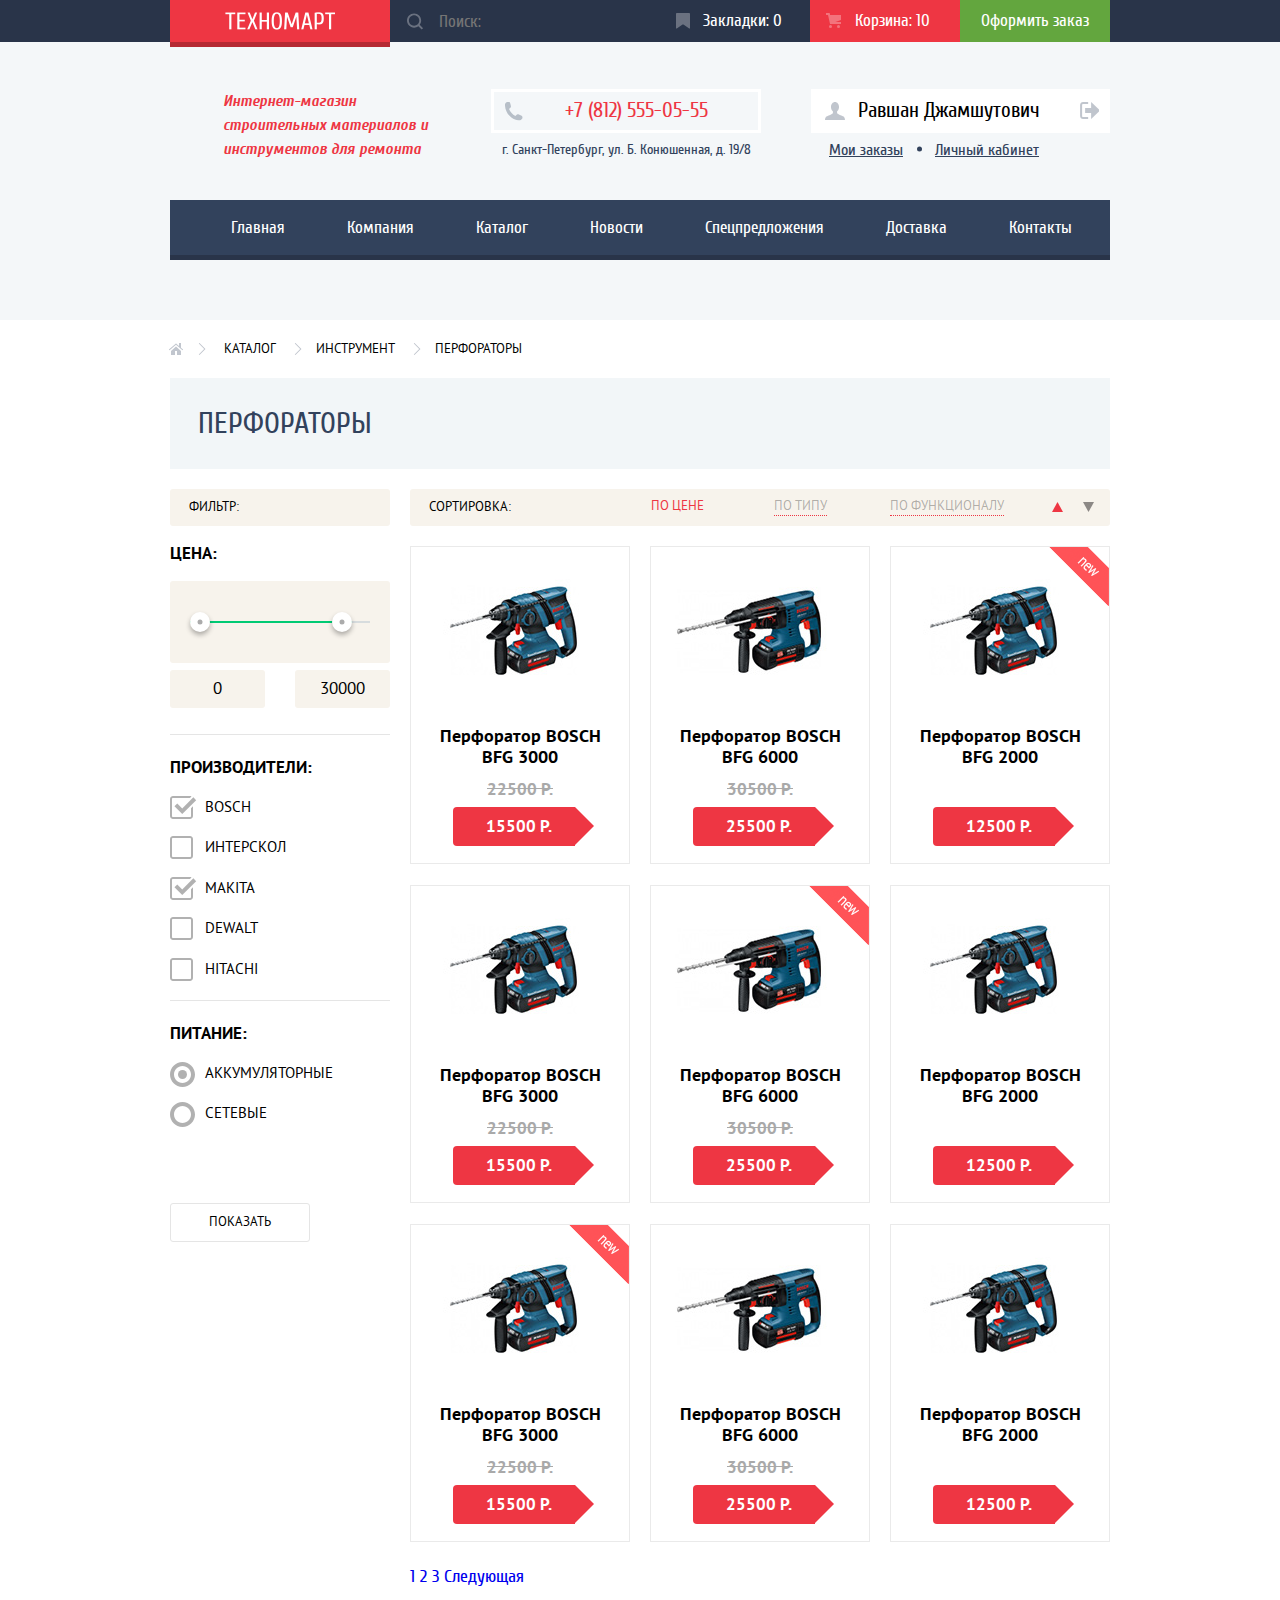
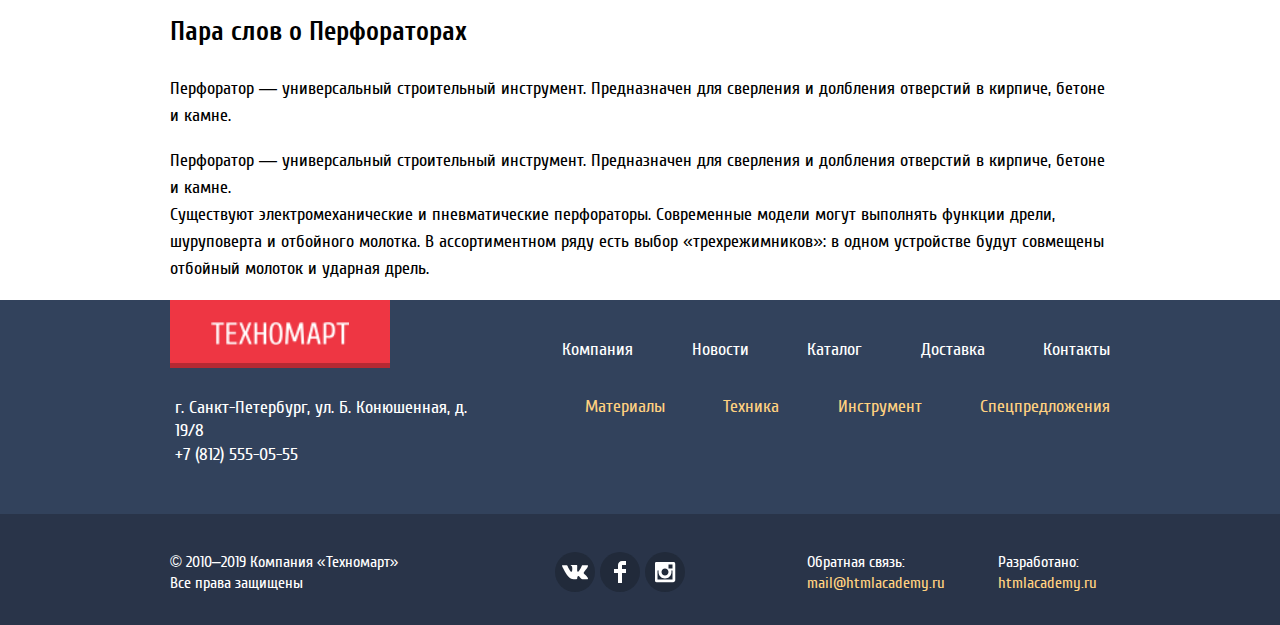
==== commit b624068a: "stylized filter and popup-buy" ====
--- a/catalog.html
+++ b/catalog.html
@@ -12,8 +12,8 @@
   <header class="header">
     <div class="header__wrapper">
       <div class="container container_flex">
-        <a href="index.html" class="header__logo-link"><img class="header__logo-img" src="img/logo-header.png" alt="Техномарт"
-            width="110" height="18"></a>
+        <a href="index.html" class="header__logo-link"><img class="header__logo-img" src="img/logo-header.png"
+            alt="Техномарт" width="110" height="18"></a>
         <form class="search" action="https://echo.htmlacademy.ru" method="get">
           <input class="search__input" id="search" type="search" name="search" placeholder="Поиск:">
           <label class="search__label" for="search" aria-label="Поиск"></label>
@@ -67,7 +67,8 @@
   <main class="main-content">
     <div class="container">
       <ul class="breadcrumbs">
-        <li class="breadcrumbs__item"><a href="index.html" class="breadcrumbs__link breadcrumbs__trail" aria-label="Главная"></a></li>
+        <li class="breadcrumbs__item"><a href="index.html" class="breadcrumbs__link breadcrumbs__trail"
+            aria-label="Главная"></a></li>
         <li class="breadcrumbs__item"><a href="#" class="breadcrumbs__link breadcrumbs__trail">Каталог</a></li>
         <li class="breadcrumbs__item"><a href="#" class="breadcrumbs__link breadcrumbs__trail">Инструмент</a></li>
         <li class="breadcrumbs__item"><a class="breadcrumbs__link">Перфораторы</a></li>
@@ -81,13 +82,13 @@
           <form class="filters-product__form" action="https://echo.htmlacademy.ru" method="get">
             <span class="filters-product__price">Фильтр:</span>
             <fieldset class="filters-product__price-group">
-              <legend class="filters-product__price-title">Цена</legend>
+              <legend class="filters-product__price-title">Цена:</legend>
               <div class="price-slider">
                 <div class="price-slider__line">
                   <div class="price-slider__line-fill"></div>
+                  <div class="price-slider__control price-slider__control-min" tabindex="0"></div>
+                  <div class="price-slider__control price-slider__control-max" tabindex="0"></div>
                 </div>
-                <div class="price-slider__control price-slider__control-min" tabindex="0"></div>
-                <div class="price-slider__control price-slider__control-max" tabindex="0"></div>
               </div>
               <div class="filters-product__price-item">
                 <input class="filters-product__price-input" type="text" name="price" value="0">
@@ -97,28 +98,29 @@
             <hr class="separator">
             <fieldset class="filters-product__group">
               <legend class="filters-product__group-title">Производители:</legend>
-              <label class="filters-product__manufacturers" for="bosh">Bosh</label>
-              <input class="filters-product__choice filters-product__choice_checked" id="bosh" type="checkbox" name="manufacturers"
-                value="bosh" checked>
+              <input class="filters-product__choice" id="bosch" type="checkbox"
+                name="manufacturers" value="Bosch" checked>
+              <label class="filters-product__manufacturers" for="bosch">Bosch</label>
+              <input class="filters-product__choice" id="interskol" type="checkbox" name="manufacturers"
+                value="Интерскол">
               <label class="filters-product__manufacturers" for="interskol">Интерскол</label>
-              <input class="filters-product__choice" id="interskol" type="checkbox" name="manufacturers" value="Интерскол">
+              <input class="filters-product__choice" id="makita" type="checkbox"
+                name="manufacturers" value="Makita" checked>
               <label class="filters-product__manufacturers" for="makita">Makita</label>
-              <input class="filters-product__choice filters-product__choice_checked" id="makita" type="checkbox" name="manufacturers"
-                value="Makita" checked>
+              <input class="filters-product__choice" id="dewalt" type="checkbox" name="manufacturers" value="Dewalt">
               <label class="filters-product__manufacturers" for="dewalt">Dewalt</label>
-              <input class="filters-product__choice" id="dewalt" type="checkbox" name="manufacturers" value="Dewalt">
+              <input class="filters-product__choice" id="hitachi" type="checkbox" name="manufacturers" value="Hitachi">
               <label class="filters-product__manufacturers" for="hitachi">Hitachi</label>
-              <input class="filters-product__choice" id="hitachi" type="checkbox" name="manufacturers" value="Hitachi">
             </fieldset>
             <hr class="separator">
             <fieldset class="filters-product__group">
               <legend class="filters-product__group-title">Питание:</legend>
+              <input class="filters-product__choice" type="radio" name="power"
+                id="rechargeable" value="rechargeable" checked>
               <label class="filters-product__type" for="rechargeable">Аккумуляторные</label>
-              <input class="filters-product__choice filters-product__choice_checked" type="radio" name="power" id="rechargeable"
-                value="rechargeable" checked>
+              <input class="filters-product__choice" type="radio" name="power"
+                id="mains" value="mains">
               <label class="filters-product__type" for="mains">Сетевые</label>
-              <input class="filters-product__choice filters-product__choice_checked" type="radio" name="power" id="mains"
-                value="mains">
             </fieldset>
             <button class="filters-product__show">Показать</button>
           </form>
@@ -131,7 +133,8 @@
               <li class="sorting__item"><a href="#" class="sorting__link sorting__link_active">По цене</a></li>
               <li class="sorting__item"><a href="#" class="sorting__link">По типу</a></li>
               <li class="sorting__item"><a href="#" class="sorting__link">По функционалу</a></li>
-              <li class="sorting__item"><a href="#" class="sorting__link-up sorting__link-up_active" aria-label="Сортировка по возрастанию"></a></li>
+              <li class="sorting__item"><a href="#" class="sorting__link-up sorting__link-up_active"
+                  aria-label="Сортировка по возрастанию"></a></li>
               <li class="sorting__item"><a href="#" class="sorting__link-down" aria-label="Сортировка по убыванию"></a>
               </li>
             </ul>
@@ -140,7 +143,8 @@
             <article class="product">
               <h2 class="visually-hidden">Описание товара</h2>
               <section class="product__about">
-                <img class="product__image" src="img/bosh-bfg-3000.jpg" width="218" height="170" alt="Перфоратор BOSCH BFG 3000">
+                <img class="product__image" src="img/bosh-bfg-3000.jpg" width="218" height="170"
+                  alt="Перфоратор BOSCH BFG 3000">
                 <h3 class="product__name">Перфоратор BOSCH BFG 3000</h3>
                 <span class="product__discount">22500 Р.</span>
                 <p class="product__price">15500 Р.</p>
@@ -153,7 +157,8 @@
             <article class="product">
               <h2 class="visually-hidden">Описание товара</h2>
               <section class="product__about">
-                <img class="product__image" src="img/bosh-bfg-6000.jpg" width="218" height="170" alt="Перфоратор BOSCH BFG 6000">
+                <img class="product__image" src="img/bosh-bfg-6000.jpg" width="218" height="170"
+                  alt="Перфоратор BOSCH BFG 6000">
                 <h3 class="product__name">Перфоратор BOSCH BFG 6000</h3>
                 <span class="product__discount">30500 Р.</span>
                 <p class="product__price">25500 Р.</p>
@@ -166,7 +171,8 @@
             <article class="product product_new">
               <h2 class="visually-hidden">Описание товара</h2>
               <section class="product__about">
-                <img class="product__image" src="img/bosh-bfg-2000.jpg" width="218" height="170" alt="Перфоратор BOSCH BFG 2000">
+                <img class="product__image" src="img/bosh-bfg-2000.jpg" width="218" height="170"
+                  alt="Перфоратор BOSCH BFG 2000">
                 <h3 class="product__name">Перфоратор BOSCH BFG 2000</h3>
                 <span class="product__discount product__discount_visually-hidden"></span>
                 <p class="product__price">12500 Р.</p>
@@ -179,7 +185,8 @@
             <article class="product">
               <h2 class="visually-hidden">Описание товара</h2>
               <section class="product__about">
-                <img class="product__image" src="img/bosh-bfg-3000.jpg" width="218" height="170" alt="Перфоратор BOSCH BFG 3000">
+                <img class="product__image" src="img/bosh-bfg-3000.jpg" width="218" height="170"
+                  alt="Перфоратор BOSCH BFG 3000">
                 <h3 class="product__name">Перфоратор BOSCH BFG 3000</h3>
                 <span class="product__discount">22500 Р.</span>
                 <p class="product__price">15500 Р.</p>
@@ -192,7 +199,8 @@
             <article class="product product_new">
               <h2 class="visually-hidden">Описание товара</h2>
               <section class="product__about">
-                <img class="product__image" src="img/bosh-bfg-6000.jpg" width="218" height="170" alt="Перфоратор BOSCH BFG 6000">
+                <img class="product__image" src="img/bosh-bfg-6000.jpg" width="218" height="170"
+                  alt="Перфоратор BOSCH BFG 6000">
                 <h3 class="product__name">Перфоратор BOSCH BFG 6000</h3>
                 <span class="product__discount">30500 Р.</span>
                 <p class="product__price">25500 Р.</p>
@@ -205,7 +213,8 @@
             <article class="product">
               <h2 class="visually-hidden">Описание товара</h2>
               <section class="product__about">
-                <img class="product__image" src="img/bosh-bfg-2000.jpg" width="218" height="170" alt="Перфоратор BOSCH BFG 2000">
+                <img class="product__image" src="img/bosh-bfg-2000.jpg" width="218" height="170"
+                  alt="Перфоратор BOSCH BFG 2000">
                 <h3 class="product__name">Перфоратор BOSCH BFG 2000</h3>
                 <span class="product__discount product__discount_visually-hidden"></span>
                 <p class="product__price">12500 Р.</p>
@@ -218,7 +227,8 @@
             <article class="product product_new">
               <h2 class=" visually-hidden">Описание товара</h2>
               <section class="product__about">
-                <img class="product__image" src="img/bosh-bfg-3000.jpg" width="218" height="170" alt="Перфоратор BOSCH BFG 3000">
+                <img class="product__image" src="img/bosh-bfg-3000.jpg" width="218" height="170"
+                  alt="Перфоратор BOSCH BFG 3000">
                 <h3 class="product__name">Перфоратор BOSCH BFG 3000</h3>
                 <span class="product__discount">22500 Р.</span>
                 <p class="product__price">15500 Р.</p>
@@ -231,7 +241,8 @@
             <article class="product">
               <h2 class="visually-hidden">Описание товара</h2>
               <section class="product__about">
-                <img class="product__image" src="img/bosh-bfg-6000.jpg" width="218" height="170" alt="Перфоратор BOSCH BFG 6000">
+                <img class="product__image" src="img/bosh-bfg-6000.jpg" width="218" height="170"
+                  alt="Перфоратор BOSCH BFG 6000">
                 <h3 class="product__name">Перфоратор BOSCH BFG 6000</h3>
                 <span class="product__discount">30500 Р.</span>
                 <p class="product__price">25500 Р.</p>
@@ -244,7 +255,8 @@
             <article class="product">
               <h2 class="visually-hidden">Описание товара</h2>
               <section class="product__about">
-                <img class="product__image" src="img/bosh-bfg-2000.jpg" width="218" height="170" alt="Перфоратор BOSCH BFG 2000">
+                <img class="product__image" src="img/bosh-bfg-2000.jpg" width="218" height="170"
+                  alt="Перфоратор BOSCH BFG 2000">
                 <h3 class="product__name">Перфоратор BOSCH BFG 2000</h3>
                 <span class="product__discount product__discount_visually-hidden"></span>
                 <p class="product__price">12500 Р.</p>
@@ -262,9 +274,13 @@
             <a href="#" class="page__link-next">Следующая</a>
           </div>
           <div class="popup-order">
-            <p class="popup-order__title">Товар добавлен в корзину!</p>
-            <a href="#" class="popup-order__link popup-modal__order_red">Оформить заказ</a>
-            <a href="#" class="popup-order__link">Продолжить покупки</a>
+            <div class="wrapper-popup-order__title">
+              <p class="popup-order__title">Товар добавлен в корзину!</p>
+            </div>
+            <div class="wrapper-popup-order__link">
+              <a href="#" class="popup-order__link popup-modal__order_red">Оформить заказ</a>
+              <a href="#" class="popup-order__link">Продолжить покупки</a>
+            </div>
             <button class="popup-order__close" aria-label="Закрыть"></button>
           </div>
         </section>
@@ -285,14 +301,16 @@
     <div class="footer-wrapper-top">
       <div class="footer__top container">
         <div class="footer__top_left">
-          <a href="index.html" class="footer__top-logo-link"><img src="img/logo-header.png" width="138" height="23" alt="Техномарт"></a>
+          <a href="index.html" class="footer__top-logo-link"><img src="img/logo-header.png" width="138" height="23"
+              alt="Техномарт"></a>
           <p class="footer__top-address">г. Санкт-Петербург, ул. Б. Конюшенная, д. 19/8 <br> +7 (812) 555-05-55</p>
         </div>
         <div class="footer__top_right">
           <ul class="footer__top-navigation">
             <li class="footer__top-navigation-item"><a href="#" class="footer__top-navigation-link">Компания</a></li>
             <li class="footer__top-navigation-item"><a href="#" class="footer__top-navigation-link">Новости</a></li>
-            <li class="footer__top-navigation-item"><a href="catalog.html" class="footer__top-navigation-link">Каталог</a></li>
+            <li class="footer__top-navigation-item"><a href="catalog.html"
+                class="footer__top-navigation-link">Каталог</a></li>
             <li class="footer__top-navigation-item"><a href="#" class="footer__top-navigation-link">Доставка</a></li>
             <li class="footer__top-navigation-item"><a href="#" class="footer__top-navigation-link">Контакты</a></li>
           </ul>
@@ -303,7 +321,8 @@
             </li>
             <li class="footer__bottom-navigation-item"><a href="#" class="footer__bottom-navigation-link">Инструмент</a>
             </li>
-            <li class="footer__bottom-navigation-item"><a href="#" class="footer__bottom-navigation-link">Спецпредложения</a></li>
+            <li class="footer__bottom-navigation-item"><a href="#"
+                class="footer__bottom-navigation-link">Спецпредложения</a></li>
           </ul>
         </div>
       </div>
@@ -316,11 +335,13 @@
               aria-label="Техномарт в ВКонтакте"></a></li>
           <li class="footer__bottom-social-item"><a href="#" class="footer__bottom-social-link footer__bottom-social-fb"
               aria-label="Техномарт в Facebook"></a></li>
-          <li class="footer__bottom-social-item"><a href="#" class="footer__bottom-social-link footer__bottom-social-inst"
-              aria-label="Техномарт в Instagram"></a></li>
+          <li class="footer__bottom-social-item"><a href="#"
+              class="footer__bottom-social-link footer__bottom-social-inst" aria-label="Техномарт в Instagram"></a></li>
         </ul>
-        <p class="footer__bottom-communication">Обратная связь: <br> <a href="#" class="footer__bottom-communication-link">mail@htmlacademy.ru</a></p>
-        <p class="footer__bottom-developed">Разработано: <br> <a href="https://htmlacademy.ru/intensive/htmlcss" class="footer__bottom-developed-link">htmlacademy.ru</a></p>
+        <p class="footer__bottom-communication">Обратная связь: <br> <a href="#"
+            class="footer__bottom-communication-link">mail@htmlacademy.ru</a></p>
+        <p class="footer__bottom-developed">Разработано: <br> <a href="https://htmlacademy.ru/intensive/htmlcss"
+            class="footer__bottom-developed-link">htmlacademy.ru</a></p>
       </div>
     </div>
   </footer>
--- a/css/style.css
+++ b/css/style.css
@@ -1793,6 +1793,7 @@
   font-family: "PT Sans", "Arial", sans-serif;
   font-size: 13px;
   line-height: 1.4;
+  color: #000000;
   text-transform: uppercase;
 }
 
@@ -1845,6 +1846,202 @@
   margin-right: 20px;
 }
 
+.filters-product__price {
+  display: block;
+  margin-bottom: 15px;
+  padding: 9px 9px 9px 19px;
+  font-family: "PT Sans", "Arial", sans-serif;
+  font-size: 13px;
+  line-height: 1.4;
+  text-transform: uppercase;
+  background-color: #f7f3ec;
+  border-radius: 3px;
+}
+
+.filters-product__price-group {
+  margin: 0;
+  margin-bottom: 26px;
+  padding: 0;
+  border: none;
+}
+
+.filters-product__price-title {
+  margin-bottom: 15px;
+  font-family: "PT Sans", "Arial", sans-serif;
+  font-size: 17px;
+  font-weight: 700;
+  text-transform: uppercase;
+}
+
+.price-slider {
+  margin-bottom: 7px;
+  width: 100%;
+  padding: 40px 20px;
+  background-color: #f7f3ec;
+  border-radius: 3px;
+}
+
+.price-slider__line {
+  position: relative;
+  width: 100%;
+  height: 2px;
+  background-color: #d7dcde;
+}
+
+.price-slider__line-fill {
+  width: 90%;
+  height: 2px;
+  background-color: #00ca74;
+}
+
+.price-slider__control {
+  position: absolute;
+  top: 50%;
+  width: 20px;
+  height: 20px;
+  background-color: #ffffff;
+  border-radius: 50%;
+  box-shadow: 0px 3px 5px 0px rgba(0, 0, 0, 0.3);
+  -webkit-transform: translateY(-50%);
+  -ms-transform: translateY(-50%);
+  transform: translateY(-50%);
+  cursor: pointer;
+  outline: none;
+}
+
+.price-slider__control::after {
+  position: absolute;
+  top: 50%;
+  left: 50%;
+  width: 5px;
+  height: 5px;
+  content: "";
+  background-color: #ababab;
+  border-radius: 50%;
+  -webkit-transform: translate(-50%, -50%);
+  -ms-transform: translate(-50%, -50%);
+  transform: translate(-50%, -50%);
+}
+
+.price-slider__control-min {
+  left: 0;
+}
+
+.price-slider__control-max {
+  right: 10%;
+}
+
+.filters-product__price-item {
+  display: -webkit-box;
+  display: -ms-flexbox;
+  display: -webkit-flex;
+  display: flex;
+  justify-content: space-between;
+  height: 38px;
+}
+
+.filters-product__price-input {
+  width: 95px;
+  font-family: "PT Sans", "Arial", sans-serif;
+  font-size: 17px;
+  text-align: center;
+  background-color: #f7f3ec;
+  border: none;
+  border-radius: 3px;
+  outline: none;
+}
+
+.filters-product__choice {
+  display: none;
+}
+
+.separator {
+  width: 100%;
+  height: 1px;
+  background-color: #e5e5e5;
+  border: none;
+}
+
+.filters-product__group {
+  display: -webkit-box;
+  display: -ms-flexbox;
+  display: -webkit-flex;
+  display: flex;
+  flex-direction: column;
+  margin: 0;
+  margin-top: 20px;
+  margin-bottom: 5px;
+  padding: 0;
+  border: none;
+}
+
+.filters-product__group :last-child {
+  margin-bottom: 11px;
+}
+
+.filters-product__group-title {
+  margin-bottom: 15px;
+  font-family: "PT Sans", "Arial", sans-serif;
+  font-size: 17px;
+  font-weight: 700;
+  text-transform: uppercase;
+}
+
+.filters-product__manufacturers,
+.filters-product__type {
+  position: relative;
+  margin-bottom: 18px;
+  padding-left: 35px;
+  font-family: "PT Sans", "Arial", sans-serif;
+  font-size: 15px;
+  text-transform: uppercase;
+  cursor: pointer;
+}
+
+.filters-product__manufacturers::before {
+  position: absolute;
+  top: 0;
+  left: 0;
+  width: 27px;
+  height: 23px;
+  content: "";
+  background-image: url("../img/icons/checkbox-off.svg");
+  background-repeat: no-repeat;
+  opacity: 0.3;
+}
+
+.filters-product__choice:checked + .filters-product__manufacturers::before {
+  background-image: url("../img/icons/checkbox-on.svg");
+}
+
+.filters-product__type::before {
+  position: absolute;
+  top: 0;
+  left: 0;
+  width: 25px;
+  height: 25px;
+  content: "";
+  background-image: url("../img/icons/radio-off.svg");
+  background-repeat: no-repeat;
+  opacity: 0.3;
+}
+
+.filters-product__choice:checked + .filters-product__type::before {
+  background-image: url("../img/icons/radio-on.svg");
+}
+
+.filters-product__show {
+  margin-top: 62px;
+  padding: 11px 38px;
+  font-family: "PT Sans", "Arial", sans-serif;
+  font-size: 13px;
+  text-transform: uppercase;
+  background-color: #ffffff;
+  border: 1px solid #e5e5e5;
+  border-radius: 3px;
+  cursor: pointer;
+}
+
 .catalog-product {
   width: 700px;
 }
@@ -1922,6 +2119,7 @@
   content: "";
   background-image: url("../img/icons/icon-up-dir.svg");
   background-repeat: no-repeat;
+  opacity: 0.5;
 }
 
 .sorting__link-down::after {
@@ -1933,15 +2131,118 @@
   content: "";
   background-image: url("../img/icons/icon-down-dir.svg");
   background-repeat: no-repeat;
+  opacity: 0.5;
 }
 
 .sorting__link-up_active::after {
+  opacity: 1;
   background-image: url("../img/icons/icon-up-dir-red..svg");
 }
 
-
+.sorting__link-up:hover::after,
+.sorting__link-down:hover::after,
+.sorting__link-up:focus::after,
+.sorting__link-down:focus::after {
+  opacity: 1;
+}
 
 .sorting__link_active {
   color: #ee3643;
   border-bottom: none;
 }
+
+.popup-order {
+  position: fixed;
+  top: 10%;
+  left: 50%;
+  z-index: 996;
+  display: none;
+  width: 620px;
+  height: 282px;
+  background-color: #ffffff;
+  border-top: 7px solid #ee3643;
+  -webkit-transform: translateX(-50%);
+  -ms-transform: translateX(-50%);
+  transform: translateX(-50%);
+  box-shadow: 0px 0px 14.72px 1.28px rgba(47, 42, 43, 0.5);
+}
+
+.popup-order__close {
+  position: absolute;
+  top: 13px;
+  right: 10px;
+  z-index: 997;
+  width: 21px;
+  height: 21px;
+  background-image: url("../img/icons/close-form.svg");
+  background-repeat: no-repeat;
+  background-color: transparent;
+  border: none;
+  cursor: pointer;
+}
+
+.wrapper-popup-order__title {
+  padding: 50px 124px 68px 178px;
+}
+
+.popup-order__title {
+  position: relative;
+  margin: 0;
+  font-size: 30px;
+  font-weight: normal;
+}
+
+.popup-order__title::before {
+  position: absolute;
+  top: -10px;
+  left: -90px;;
+  width: 66px;
+  height: 66px;
+  content: "";
+  background-image: url("../img/icons/success.svg");
+  background-repeat: no-repeat;
+}
+
+.wrapper-popup-order__link {
+  display: -webkit-box;
+  display: -ms-flexbox;
+  display: -webkit-flex;
+  display: flex;
+  justify-content: center;
+  align-items: center;
+  width: 100%;
+  height: 112px;
+  background-color: #f1f1f1;
+}
+
+.popup-order__link {
+  display: block;
+  width: 220px;
+  margin: 0px 20px;
+  padding: 9px 0px;
+  font-size: 14px;
+  color: #000000;
+  text-align: center;
+  text-transform: uppercase;
+  background-color: #ffffff;
+  border-radius: 3px;
+  outline: none;
+}
+
+.popup-modal__order_red {
+  color: #ffffff;
+  background-color: #ee3643;
+}
+
+.popup-modal__order_red:hover,
+.popup-modal__order_red:focus {
+  background-color: #ca2c37;
+}
+
+.popup-modal__order_red:active {
+  background-color: #ba2732;
+}
+
+.popup-order_display {
+  display: block;
+}
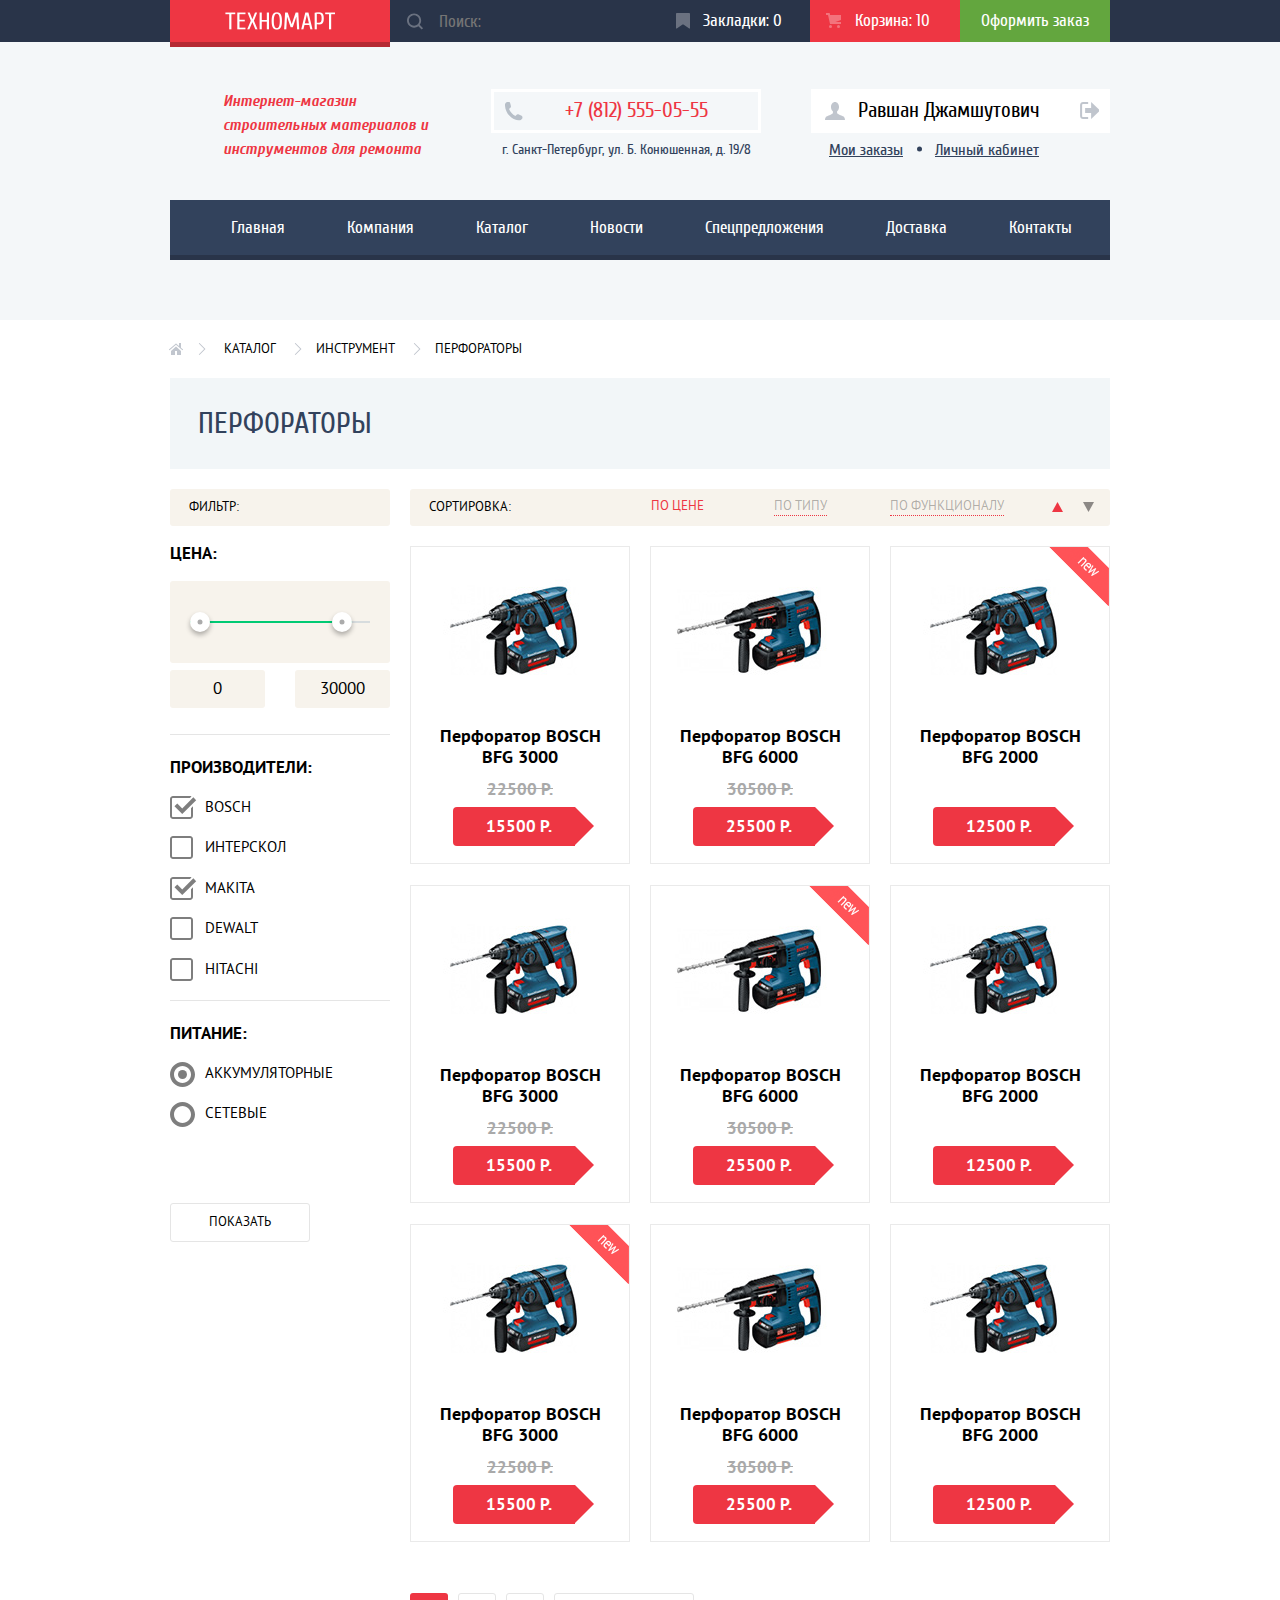
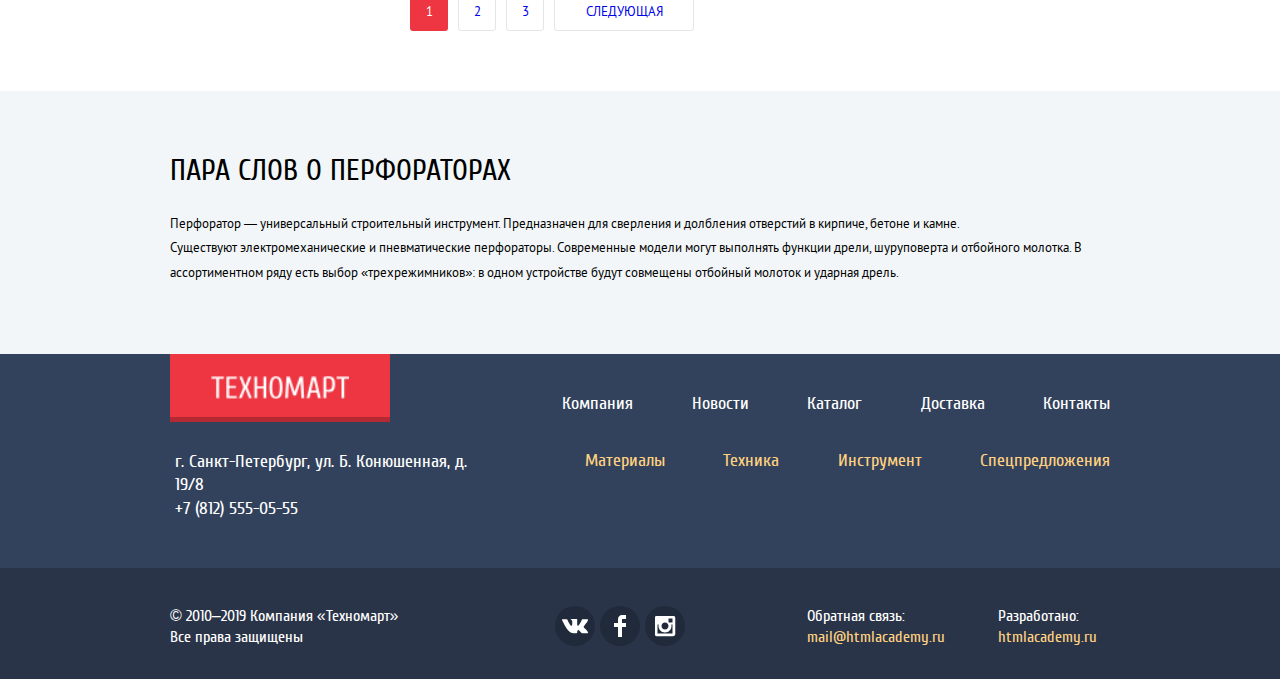
==== commit 58b9b973: "stylized page-link and about-product" ====
--- a/catalog.html
+++ b/catalog.html
@@ -12,8 +12,8 @@
   <header class="header">
     <div class="header__wrapper">
       <div class="container container_flex">
-        <a href="index.html" class="header__logo-link"><img class="header__logo-img" src="img/logo-header.png"
-            alt="Техномарт" width="110" height="18"></a>
+        <a href="index.html" class="header__logo-link"><img class="header__logo-img" src="img/logo-header.png" alt="Техномарт"
+            width="110" height="18"></a>
         <form class="search" action="https://echo.htmlacademy.ru" method="get">
           <input class="search__input" id="search" type="search" name="search" placeholder="Поиск:">
           <label class="search__label" for="search" aria-label="Поиск"></label>
@@ -67,8 +67,7 @@
   <main class="main-content">
     <div class="container">
       <ul class="breadcrumbs">
-        <li class="breadcrumbs__item"><a href="index.html" class="breadcrumbs__link breadcrumbs__trail"
-            aria-label="Главная"></a></li>
+        <li class="breadcrumbs__item"><a href="index.html" class="breadcrumbs__link breadcrumbs__trail" aria-label="Главная"></a></li>
         <li class="breadcrumbs__item"><a href="#" class="breadcrumbs__link breadcrumbs__trail">Каталог</a></li>
         <li class="breadcrumbs__item"><a href="#" class="breadcrumbs__link breadcrumbs__trail">Инструмент</a></li>
         <li class="breadcrumbs__item"><a class="breadcrumbs__link">Перфораторы</a></li>
@@ -98,14 +97,13 @@
             <hr class="separator">
             <fieldset class="filters-product__group">
               <legend class="filters-product__group-title">Производители:</legend>
-              <input class="filters-product__choice" id="bosch" type="checkbox"
-                name="manufacturers" value="Bosch" checked>
+              <input class="filters-product__choice" id="bosch" type="checkbox" name="manufacturers" value="Bosch"
+                checked>
               <label class="filters-product__manufacturers" for="bosch">Bosch</label>
-              <input class="filters-product__choice" id="interskol" type="checkbox" name="manufacturers"
-                value="Интерскол">
+              <input class="filters-product__choice" id="interskol" type="checkbox" name="manufacturers" value="Интерскол">
               <label class="filters-product__manufacturers" for="interskol">Интерскол</label>
-              <input class="filters-product__choice" id="makita" type="checkbox"
-                name="manufacturers" value="Makita" checked>
+              <input class="filters-product__choice" id="makita" type="checkbox" name="manufacturers" value="Makita"
+                checked>
               <label class="filters-product__manufacturers" for="makita">Makita</label>
               <input class="filters-product__choice" id="dewalt" type="checkbox" name="manufacturers" value="Dewalt">
               <label class="filters-product__manufacturers" for="dewalt">Dewalt</label>
@@ -115,11 +113,10 @@
             <hr class="separator">
             <fieldset class="filters-product__group">
               <legend class="filters-product__group-title">Питание:</legend>
-              <input class="filters-product__choice" type="radio" name="power"
-                id="rechargeable" value="rechargeable" checked>
+              <input class="filters-product__choice" type="radio" name="power" id="rechargeable" value="rechargeable"
+                checked>
               <label class="filters-product__type" for="rechargeable">Аккумуляторные</label>
-              <input class="filters-product__choice" type="radio" name="power"
-                id="mains" value="mains">
+              <input class="filters-product__choice" type="radio" name="power" id="mains" value="mains">
               <label class="filters-product__type" for="mains">Сетевые</label>
             </fieldset>
             <button class="filters-product__show">Показать</button>
@@ -133,8 +130,7 @@
               <li class="sorting__item"><a href="#" class="sorting__link sorting__link_active">По цене</a></li>
               <li class="sorting__item"><a href="#" class="sorting__link">По типу</a></li>
               <li class="sorting__item"><a href="#" class="sorting__link">По функционалу</a></li>
-              <li class="sorting__item"><a href="#" class="sorting__link-up sorting__link-up_active"
-                  aria-label="Сортировка по возрастанию"></a></li>
+              <li class="sorting__item"><a href="#" class="sorting__link-up sorting__link-up_active" aria-label="Сортировка по возрастанию"></a></li>
               <li class="sorting__item"><a href="#" class="sorting__link-down" aria-label="Сортировка по убыванию"></a>
               </li>
             </ul>
@@ -143,8 +139,7 @@
             <article class="product">
               <h2 class="visually-hidden">Описание товара</h2>
               <section class="product__about">
-                <img class="product__image" src="img/bosh-bfg-3000.jpg" width="218" height="170"
-                  alt="Перфоратор BOSCH BFG 3000">
+                <img class="product__image" src="img/bosh-bfg-3000.jpg" width="218" height="170" alt="Перфоратор BOSCH BFG 3000">
                 <h3 class="product__name">Перфоратор BOSCH BFG 3000</h3>
                 <span class="product__discount">22500 Р.</span>
                 <p class="product__price">15500 Р.</p>
@@ -157,8 +152,7 @@
             <article class="product">
               <h2 class="visually-hidden">Описание товара</h2>
               <section class="product__about">
-                <img class="product__image" src="img/bosh-bfg-6000.jpg" width="218" height="170"
-                  alt="Перфоратор BOSCH BFG 6000">
+                <img class="product__image" src="img/bosh-bfg-6000.jpg" width="218" height="170" alt="Перфоратор BOSCH BFG 6000">
                 <h3 class="product__name">Перфоратор BOSCH BFG 6000</h3>
                 <span class="product__discount">30500 Р.</span>
                 <p class="product__price">25500 Р.</p>
@@ -171,8 +165,7 @@
             <article class="product product_new">
               <h2 class="visually-hidden">Описание товара</h2>
               <section class="product__about">
-                <img class="product__image" src="img/bosh-bfg-2000.jpg" width="218" height="170"
-                  alt="Перфоратор BOSCH BFG 2000">
+                <img class="product__image" src="img/bosh-bfg-2000.jpg" width="218" height="170" alt="Перфоратор BOSCH BFG 2000">
                 <h3 class="product__name">Перфоратор BOSCH BFG 2000</h3>
                 <span class="product__discount product__discount_visually-hidden"></span>
                 <p class="product__price">12500 Р.</p>
@@ -185,8 +178,7 @@
             <article class="product">
               <h2 class="visually-hidden">Описание товара</h2>
               <section class="product__about">
-                <img class="product__image" src="img/bosh-bfg-3000.jpg" width="218" height="170"
-                  alt="Перфоратор BOSCH BFG 3000">
+                <img class="product__image" src="img/bosh-bfg-3000.jpg" width="218" height="170" alt="Перфоратор BOSCH BFG 3000">
                 <h3 class="product__name">Перфоратор BOSCH BFG 3000</h3>
                 <span class="product__discount">22500 Р.</span>
                 <p class="product__price">15500 Р.</p>
@@ -199,8 +191,7 @@
             <article class="product product_new">
               <h2 class="visually-hidden">Описание товара</h2>
               <section class="product__about">
-                <img class="product__image" src="img/bosh-bfg-6000.jpg" width="218" height="170"
-                  alt="Перфоратор BOSCH BFG 6000">
+                <img class="product__image" src="img/bosh-bfg-6000.jpg" width="218" height="170" alt="Перфоратор BOSCH BFG 6000">
                 <h3 class="product__name">Перфоратор BOSCH BFG 6000</h3>
                 <span class="product__discount">30500 Р.</span>
                 <p class="product__price">25500 Р.</p>
@@ -213,8 +204,7 @@
             <article class="product">
               <h2 class="visually-hidden">Описание товара</h2>
               <section class="product__about">
-                <img class="product__image" src="img/bosh-bfg-2000.jpg" width="218" height="170"
-                  alt="Перфоратор BOSCH BFG 2000">
+                <img class="product__image" src="img/bosh-bfg-2000.jpg" width="218" height="170" alt="Перфоратор BOSCH BFG 2000">
                 <h3 class="product__name">Перфоратор BOSCH BFG 2000</h3>
                 <span class="product__discount product__discount_visually-hidden"></span>
                 <p class="product__price">12500 Р.</p>
@@ -227,8 +217,7 @@
             <article class="product product_new">
               <h2 class=" visually-hidden">Описание товара</h2>
               <section class="product__about">
-                <img class="product__image" src="img/bosh-bfg-3000.jpg" width="218" height="170"
-                  alt="Перфоратор BOSCH BFG 3000">
+                <img class="product__image" src="img/bosh-bfg-3000.jpg" width="218" height="170" alt="Перфоратор BOSCH BFG 3000">
                 <h3 class="product__name">Перфоратор BOSCH BFG 3000</h3>
                 <span class="product__discount">22500 Р.</span>
                 <p class="product__price">15500 Р.</p>
@@ -241,8 +230,7 @@
             <article class="product">
               <h2 class="visually-hidden">Описание товара</h2>
               <section class="product__about">
-                <img class="product__image" src="img/bosh-bfg-6000.jpg" width="218" height="170"
-                  alt="Перфоратор BOSCH BFG 6000">
+                <img class="product__image" src="img/bosh-bfg-6000.jpg" width="218" height="170" alt="Перфоратор BOSCH BFG 6000">
                 <h3 class="product__name">Перфоратор BOSCH BFG 6000</h3>
                 <span class="product__discount">30500 Р.</span>
                 <p class="product__price">25500 Р.</p>
@@ -255,8 +243,7 @@
             <article class="product">
               <h2 class="visually-hidden">Описание товара</h2>
               <section class="product__about">
-                <img class="product__image" src="img/bosh-bfg-2000.jpg" width="218" height="170"
-                  alt="Перфоратор BOSCH BFG 2000">
+                <img class="product__image" src="img/bosh-bfg-2000.jpg" width="218" height="170" alt="Перфоратор BOSCH BFG 2000">
                 <h3 class="product__name">Перфоратор BOSCH BFG 2000</h3>
                 <span class="product__discount product__discount_visually-hidden"></span>
                 <p class="product__price">12500 Р.</p>
@@ -271,7 +258,7 @@
             <a href="#" class="page__link page__link_active">1</a>
             <a href="#" class="page__link">2</a>
             <a href="#" class="page__link">3</a>
-            <a href="#" class="page__link-next">Следующая</a>
+            <a href="#" class="page__link page__link-next">Следующая</a>
           </div>
           <div class="popup-order">
             <div class="wrapper-popup-order__title">
@@ -285,10 +272,10 @@
           </div>
         </section>
       </div>
-      <section class="about-product">
+    </div>
+    <div class="wrapper-about-product">
+      <section class="about-product container">
         <h2 class="about-product__title">Пара слов о Перфораторах</h2>
-        <p class="about-product__subtitle">Перфоратор — универсальный строительный инструмент. Предназначен для
-          сверления и долбления отверстий в кирпиче, бетоне и камне.</p>
         <p class="about-product__subtitle">Перфоратор — универсальный строительный инструмент. Предназначен для
           сверления и долбления отверстий в кирпиче, бетоне и камне. <br> Существуют электромеханические и
           пневматические перфораторы. Современные модели могут выполнять функции дрели, шуруповерта и отбойного
@@ -301,16 +288,14 @@
     <div class="footer-wrapper-top">
       <div class="footer__top container">
         <div class="footer__top_left">
-          <a href="index.html" class="footer__top-logo-link"><img src="img/logo-header.png" width="138" height="23"
-              alt="Техномарт"></a>
+          <a href="index.html" class="footer__top-logo-link"><img src="img/logo-header.png" width="138" height="23" alt="Техномарт"></a>
           <p class="footer__top-address">г. Санкт-Петербург, ул. Б. Конюшенная, д. 19/8 <br> +7 (812) 555-05-55</p>
         </div>
         <div class="footer__top_right">
           <ul class="footer__top-navigation">
             <li class="footer__top-navigation-item"><a href="#" class="footer__top-navigation-link">Компания</a></li>
             <li class="footer__top-navigation-item"><a href="#" class="footer__top-navigation-link">Новости</a></li>
-            <li class="footer__top-navigation-item"><a href="catalog.html"
-                class="footer__top-navigation-link">Каталог</a></li>
+            <li class="footer__top-navigation-item"><a href="catalog.html" class="footer__top-navigation-link">Каталог</a></li>
             <li class="footer__top-navigation-item"><a href="#" class="footer__top-navigation-link">Доставка</a></li>
             <li class="footer__top-navigation-item"><a href="#" class="footer__top-navigation-link">Контакты</a></li>
           </ul>
@@ -321,8 +306,7 @@
             </li>
             <li class="footer__bottom-navigation-item"><a href="#" class="footer__bottom-navigation-link">Инструмент</a>
             </li>
-            <li class="footer__bottom-navigation-item"><a href="#"
-                class="footer__bottom-navigation-link">Спецпредложения</a></li>
+            <li class="footer__bottom-navigation-item"><a href="#" class="footer__bottom-navigation-link">Спецпредложения</a></li>
           </ul>
         </div>
       </div>
@@ -335,13 +319,11 @@
               aria-label="Техномарт в ВКонтакте"></a></li>
           <li class="footer__bottom-social-item"><a href="#" class="footer__bottom-social-link footer__bottom-social-fb"
               aria-label="Техномарт в Facebook"></a></li>
-          <li class="footer__bottom-social-item"><a href="#"
-              class="footer__bottom-social-link footer__bottom-social-inst" aria-label="Техномарт в Instagram"></a></li>
+          <li class="footer__bottom-social-item"><a href="#" class="footer__bottom-social-link footer__bottom-social-inst"
+              aria-label="Техномарт в Instagram"></a></li>
         </ul>
-        <p class="footer__bottom-communication">Обратная связь: <br> <a href="#"
-            class="footer__bottom-communication-link">mail@htmlacademy.ru</a></p>
-        <p class="footer__bottom-developed">Разработано: <br> <a href="https://htmlacademy.ru/intensive/htmlcss"
-            class="footer__bottom-developed-link">htmlacademy.ru</a></p>
+        <p class="footer__bottom-communication">Обратная связь: <br> <a href="#" class="footer__bottom-communication-link">mail@htmlacademy.ru</a></p>
+        <p class="footer__bottom-developed">Разработано: <br> <a href="https://htmlacademy.ru/intensive/htmlcss" class="footer__bottom-developed-link">htmlacademy.ru</a></p>
       </div>
     </div>
   </footer>
--- a/css/style.css
+++ b/css/style.css
@@ -824,7 +824,7 @@
   top: 0;
   content: "";
   border: 19px solid transparent;
-  border-left: 19px solid #ee3643;
+  border-left: 19.5px solid #ee3643;
 }
 
 .product__purchase {
@@ -1990,6 +1990,7 @@
 .filters-product__manufacturers,
 .filters-product__type {
   position: relative;
+  display: block;
   margin-bottom: 18px;
   padding-left: 35px;
   font-family: "PT Sans", "Arial", sans-serif;
@@ -2007,7 +2008,7 @@
   content: "";
   background-image: url("../img/icons/checkbox-off.svg");
   background-repeat: no-repeat;
-  opacity: 0.3;
+  opacity: 0.5;
 }
 
 .filters-product__choice:checked + .filters-product__manufacturers::before {
@@ -2023,11 +2024,25 @@
   content: "";
   background-image: url("../img/icons/radio-off.svg");
   background-repeat: no-repeat;
-  opacity: 0.3;
+  opacity: 0.5;
 }
 
 .filters-product__choice:checked + .filters-product__type::before {
   background-image: url("../img/icons/radio-on.svg");
+}
+
+.filters-product__choice:disabled + .filters-product__manufacturers,
+.filters-product__choice:disabled + .filters-product__type {
+  color: rgba(0, 0, 0, 0.3);
+}
+
+
+.filters-product__choice:disabled + .filters-product__manufacturers::before {
+  opacity: 0.3;
+}
+
+.filters-product__choice:disabled + .filters-product__type::before {
+  opacity: 0.1;
 }
 
 .filters-product__show {
@@ -2108,6 +2123,7 @@
 .sorting__link-up,
 .sorting__link-down {
   position: relative;
+  display: block;
 }
 
 .sorting__link-up::after {
@@ -2246,3 +2262,76 @@
 .popup-order_display {
   display: block;
 }
+
+.page {
+  display: -webkit-box;
+  display: -ms-flexbox;
+  display: -webkit-flex;
+  display: flex;
+  margin-top: 30px;
+}
+
+.page__link {
+  display: -webkit-box;
+  display: -ms-flexbox;
+  display: -webkit-flex;
+  display: flex;
+  justify-content: center;
+  align-items: center;
+  width: 38px;
+  height: 38px;
+  margin-right: 10px;
+  font-family: "PT Sans", "Arial", sans-serif;
+  font-size: 13px;
+  border: 1px solid #e5e5e5;
+  border-radius: 3px;
+}
+
+.page__link_active {
+  color: #ffffff;
+  background-color: #ee3643;
+  border: none;
+}
+
+.page__link-next {
+  width: 140px;
+  text-transform: uppercase;
+}
+
+.page__link:hover,
+.page__link:focus {
+  border: 1px solid #bdc6ca;
+}
+
+.page__link:active {
+  color: #000000;
+  border: 1px solid #ee3643;
+}
+
+.wrapper-about-product {
+  margin-top: 60px;
+  background-color: #f2f6f8;
+}
+
+.about-product {
+  padding-top: 57px;
+  padding-bottom: 68px;
+}
+
+.about-product__title,
+.about-product__subtitle {
+  margin: 0;
+}
+
+.about-product__title {
+  font-size: 30px;
+  font-weight: normal;
+  text-transform: uppercase;
+}
+
+.about-product__subtitle  {
+  margin-top: 19px;
+  font-family: "PT Sans", "Arial", sans-serif;
+  font-size: 13px;
+  line-height: 1.9;
+}
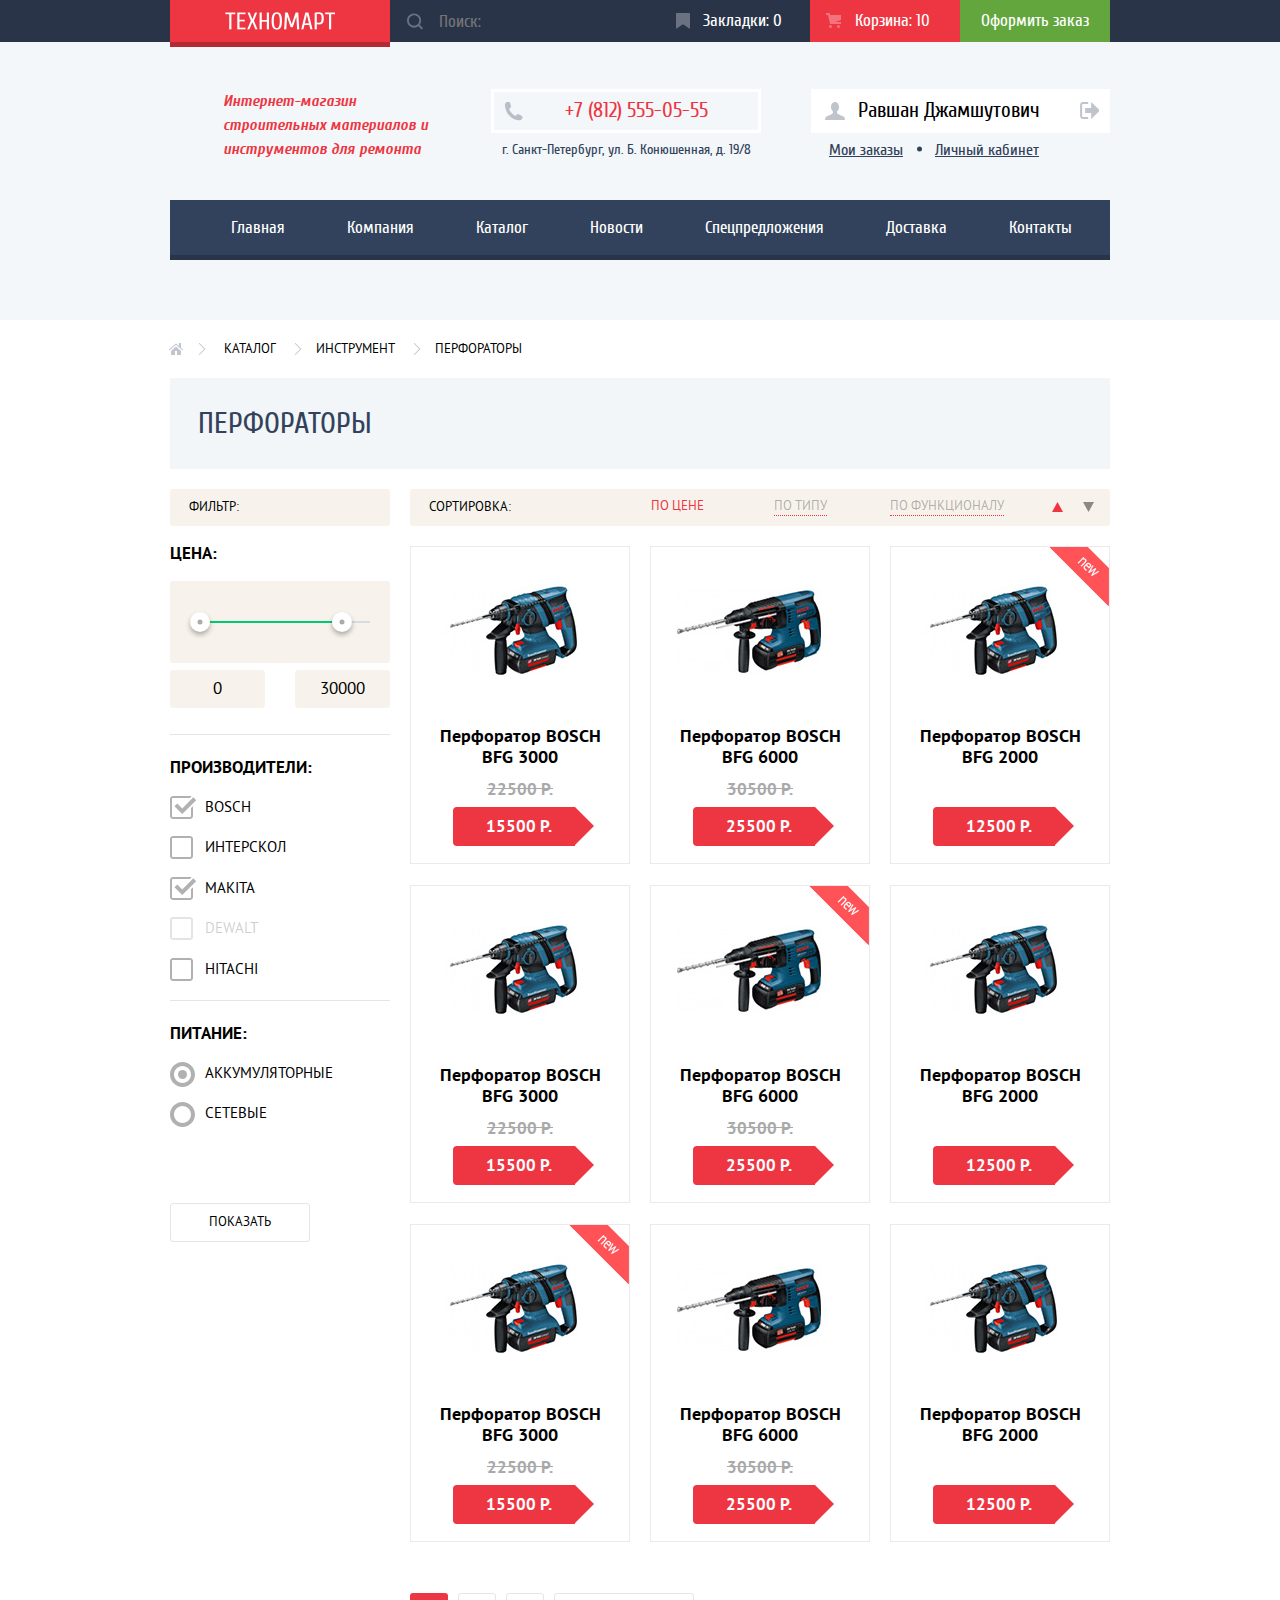
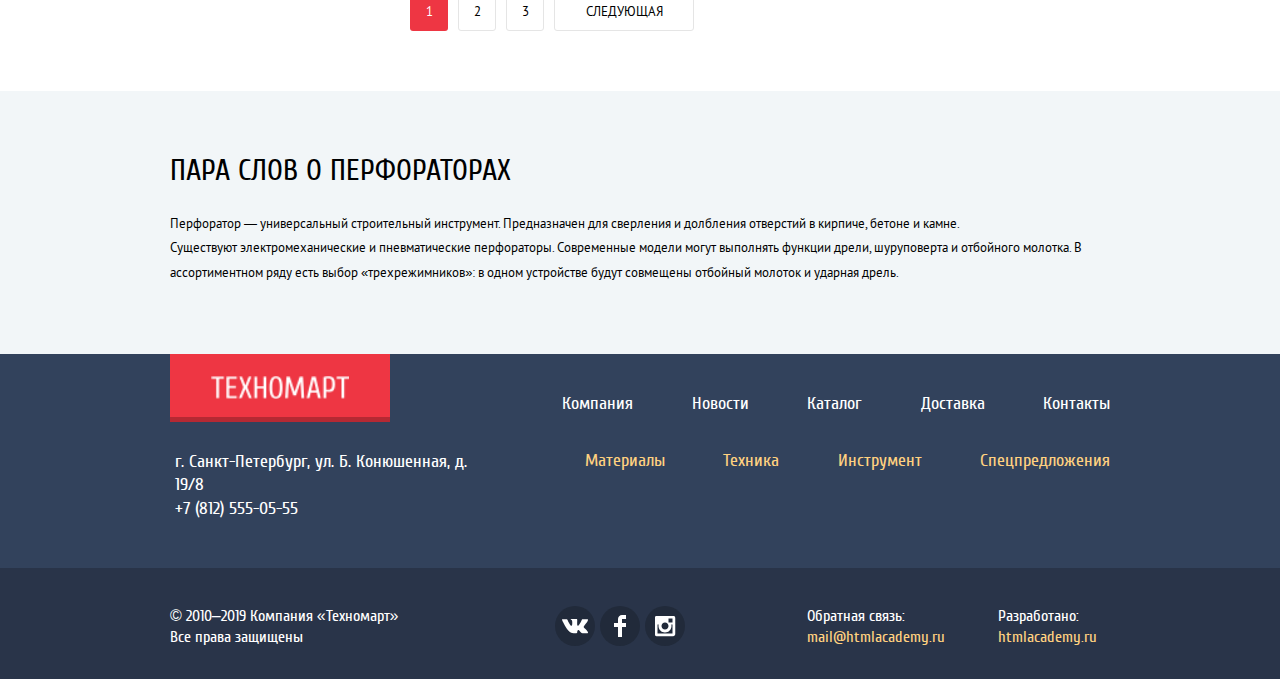
==== commit be96a020: "changed button on link, added hover effect" ====
--- a/catalog.html
+++ b/catalog.html
@@ -12,8 +12,7 @@
   <header class="header">
     <div class="header__wrapper">
       <div class="container container_flex">
-        <a href="index.html" class="header__logo-link"><img class="header__logo-img" src="img/logo-header.png" alt="Техномарт"
-            width="110" height="18"></a>
+        <a href="index.html" class="header__logo-link"><img class="header__logo-img" src="img/logo-header.png" width="110" height="18" alt="Техномарт"></a>
         <form class="search" action="https://echo.htmlacademy.ru" method="get">
           <input class="search__input" id="search" type="search" name="search" placeholder="Поиск:">
           <label class="search__label" for="search" aria-label="Поиск"></label>
@@ -105,7 +104,7 @@
               <input class="filters-product__choice" id="makita" type="checkbox" name="manufacturers" value="Makita"
                 checked>
               <label class="filters-product__manufacturers" for="makita">Makita</label>
-              <input class="filters-product__choice" id="dewalt" type="checkbox" name="manufacturers" value="Dewalt">
+              <input class="filters-product__choice" id="dewalt" type="checkbox" name="manufacturers" value="Dewalt" disabled>
               <label class="filters-product__manufacturers" for="dewalt">Dewalt</label>
               <input class="filters-product__choice" id="hitachi" type="checkbox" name="manufacturers" value="Hitachi">
               <label class="filters-product__manufacturers" for="hitachi">Hitachi</label>
@@ -145,8 +144,8 @@
                 <p class="product__price">15500 Р.</p>
               </section>
               <div class="product__purchase">
-                <button class="product__purchase-buy">Купить</button>
-                <button class="product__purchase-bookmark">В закладки</button>
+                <a href="#buy" class="product__purchase-buy">Купить</a>
+                <a href="#bookmarks" class="product__purchase-bookmark">В закладки</a>
               </div>
             </article>
             <article class="product">
@@ -158,8 +157,8 @@
                 <p class="product__price">25500 Р.</p>
               </section>
               <div class="product__purchase">
-                <button class="product__purchase-buy">Купить</button>
-                <button class="product__purchase-bookmark">В закладки</button>
+                <a href="#buy" class="product__purchase-buy">Купить</a>
+                <a href="#bookmarks" class="product__purchase-bookmark">В закладки</a>
               </div>
             </article>
             <article class="product product_new">
@@ -171,8 +170,8 @@
                 <p class="product__price">12500 Р.</p>
               </section>
               <div class="product__purchase">
-                <button class="product__purchase-buy">Купить</button>
-                <button class="product__purchase-bookmark">В закладки</button>
+                <a href="#buy" class="product__purchase-buy">Купить</a>
+                <a href="#bookmarks" class="product__purchase-bookmark">В закладки</a>
               </div>
             </article>
             <article class="product">
@@ -184,8 +183,8 @@
                 <p class="product__price">15500 Р.</p>
               </section>
               <div class="product__purchase">
-                <button class="product__purchase-buy">Купить</button>
-                <button class="product__purchase-bookmark">В закладки</button>
+                <a href="#buy" class="product__purchase-buy">Купить</a>
+                <a href="#bookmarks" class="product__purchase-bookmark">В закладки</a>
               </div>
             </article>
             <article class="product product_new">
@@ -197,8 +196,8 @@
                 <p class="product__price">25500 Р.</p>
               </section>
               <div class="product__purchase">
-                <button class="product__purchase-buy">Купить</button>
-                <button class="product__purchase-bookmark">В закладки</button>
+                <a href="#buy" class="product__purchase-buy">Купить</a>
+                <a href="#bookmarks" class="product__purchase-bookmark">В закладки</a>
               </div>
             </article>
             <article class="product">
@@ -210,8 +209,8 @@
                 <p class="product__price">12500 Р.</p>
               </section>
               <div class="product__purchase">
-                <button class="product__purchase-buy">Купить</button>
-                <button class="product__purchase-bookmark">В закладки</button>
+                <a href="#buy" class="product__purchase-buy">Купить</a>
+                <a href="#bookmarks" class="product__purchase-bookmark">В закладки</a>
               </div>
             </article>
             <article class="product product_new">
@@ -223,8 +222,8 @@
                 <p class="product__price">15500 Р.</p>
               </section>
               <div class="product__purchase">
-                <button class="product__purchase-buy">Купить</button>
-                <button class="product__purchase-bookmark">В закладки</button>
+                <a href="#buy" class="product__purchase-buy">Купить</a>
+                <a href="#bookmarks" class="product__purchase-bookmark">В закладки</a>
               </div>
             </article>
             <article class="product">
@@ -236,8 +235,8 @@
                 <p class="product__price">25500 Р.</p>
               </section>
               <div class="product__purchase">
-                <button class="product__purchase-buy">Купить</button>
-                <button class="product__purchase-bookmark">В закладки</button>
+                <a href="#buy" class="product__purchase-buy">Купить</a>
+                <a href="#bookmarks" class="product__purchase-bookmark">В закладки</a>
               </div>
             </article>
             <article class="product">
@@ -249,8 +248,8 @@
                 <p class="product__price">12500 Р.</p>
               </section>
               <div class="product__purchase">
-                <button class="product__purchase-buy">Купить</button>
-                <button class="product__purchase-bookmark">В закладки</button>
+                <a href="#buy" class="product__purchase-buy">Купить</a>
+                <a href="#bookmarks" class="product__purchase-bookmark">В закладки</a>
               </div>
             </article>
           </div>
--- a/css/style.css
+++ b/css/style.css
@@ -841,6 +841,7 @@
 
 .product__purchase-buy {
   position: relative;
+  display: block;
   width: 135px;
   margin-bottom: 7px;
   padding: 11px 0px;
@@ -964,7 +965,7 @@
 }
 
 .services {
-  height: 500px;
+  margin-bottom: 70px;
   padding-top: 36px;
   padding-bottom: 99px;
   background-color: #f4f8fa;
@@ -972,6 +973,7 @@
 
 .services__title {
   margin: 0;
+  margin-bottom: 21px;
   font-size: 30px;
   font-weight: normal;
   text-transform: uppercase;
@@ -980,7 +982,6 @@
 .services__subtitle {
   width: 400px;
   margin: 0;
-  margin-top: 19px;
   font-family: "PT Sans", "Arial", sans-serif;
   font-size: 13px;
   line-height: 1.8;
@@ -1017,7 +1018,7 @@
   flex-direction: column;
   width: 240px;
   margin: 0;
-  margin-top: 72px;
+  margin-top: 70px;
 }
 
 .services__control::after {
@@ -1147,8 +1148,7 @@
   display: -webkit-flex;
   display: flex;
   justify-content: space-between;
-  margin-top: 73px;
-  margin-bottom: 85px;
+  margin-bottom: 86px;
 }
 
 .about__us {
@@ -1203,7 +1203,7 @@
   display: block;
   width: 220px;
   margin-top: 27px;
-  padding: 9px 0px;
+  padding: 8px 0px;
   font-size: 14px;
   color: #ffffff;
   text-align: center;
@@ -1247,9 +1247,10 @@
 
 .about__contacts-write-us {
   position: relative;
+  display: block;
   width: 100%;
   margin-top: 32px;
-  padding: 10px 0px;
+  padding: 8px 0px;
   font-size: 14px;
   color: #ffffff;
   text-align: center;
@@ -2008,7 +2009,7 @@
   content: "";
   background-image: url("../img/icons/checkbox-off.svg");
   background-repeat: no-repeat;
-  opacity: 0.5;
+  opacity: 0.3;
 }
 
 .filters-product__choice:checked + .filters-product__manufacturers::before {
@@ -2024,7 +2025,14 @@
   content: "";
   background-image: url("../img/icons/radio-off.svg");
   background-repeat: no-repeat;
-  opacity: 0.5;
+  opacity: 0.3;
+}
+
+.filters-product__manufacturers:hover::before,
+.filters-product__manufacturers:focus::before,
+.filters-product__type:hover::before,
+.filters-product__type:focus::before {
+  opacity: 0.4;
 }
 
 .filters-product__choice:checked + .filters-product__type::before {
@@ -2033,12 +2041,12 @@
 
 .filters-product__choice:disabled + .filters-product__manufacturers,
 .filters-product__choice:disabled + .filters-product__type {
-  color: rgba(0, 0, 0, 0.3);
+  color: rgba(0, 0, 0, 0.2);
 }
 
 
 .filters-product__choice:disabled + .filters-product__manufacturers::before {
-  opacity: 0.3;
+  opacity: 0.1;
 }
 
 .filters-product__choice:disabled + .filters-product__type::before {
@@ -2104,6 +2112,7 @@
   line-height: 1.3;
   text-transform: uppercase;
   border-bottom: 1px dotted #ee3643;
+  outline: none;
 }
 
 .sorting__link:hover,
@@ -2124,6 +2133,7 @@
 .sorting__link-down {
   position: relative;
   display: block;
+  outline: none;
 }
 
 .sorting__link-up::after {
@@ -2235,8 +2245,9 @@
   display: block;
   width: 220px;
   margin: 0px 20px;
-  padding: 9px 0px;
+  padding: 12px 0px;
   font-size: 14px;
+  line-height: 1;
   color: #000000;
   text-align: center;
   text-transform: uppercase;
@@ -2283,8 +2294,10 @@
   margin-right: 10px;
   font-family: "PT Sans", "Arial", sans-serif;
   font-size: 13px;
+  color: #000000;
   border: 1px solid #e5e5e5;
   border-radius: 3px;
+  outline: none;
 }
 
 .page__link_active {
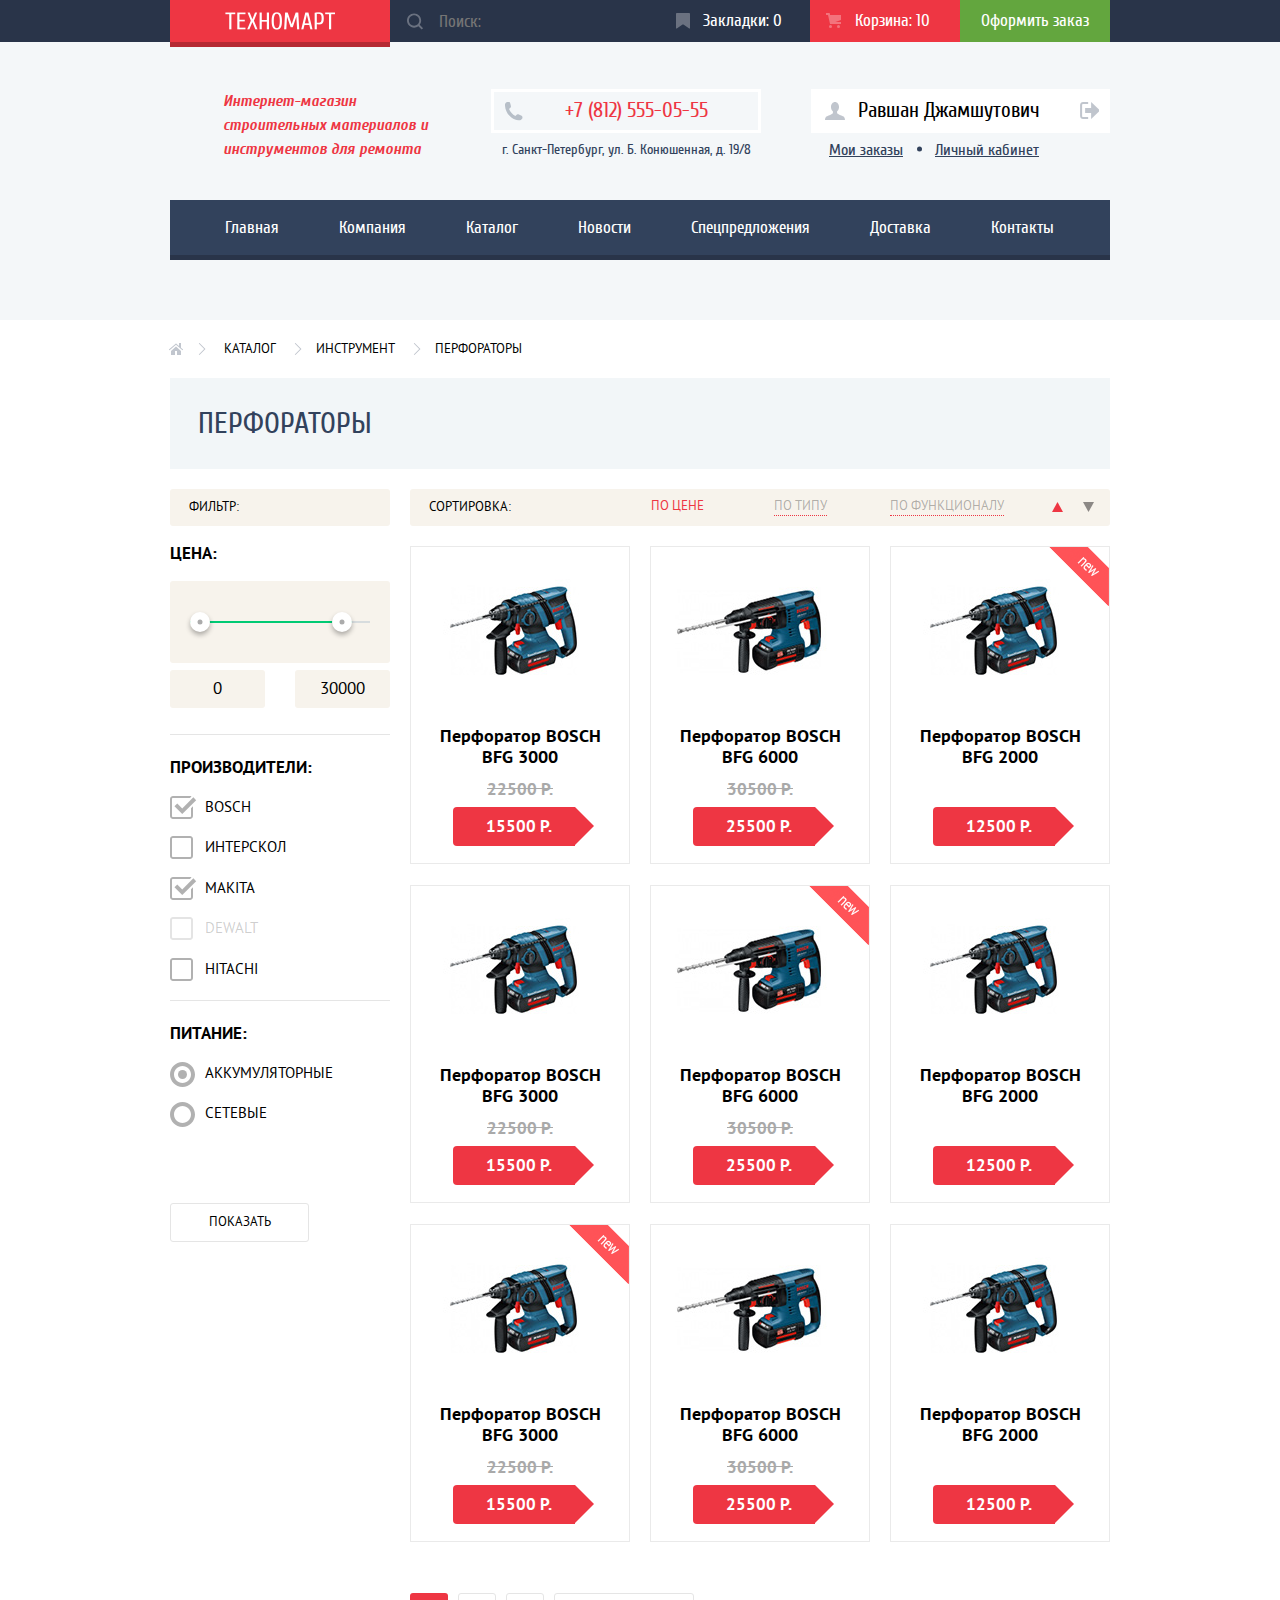
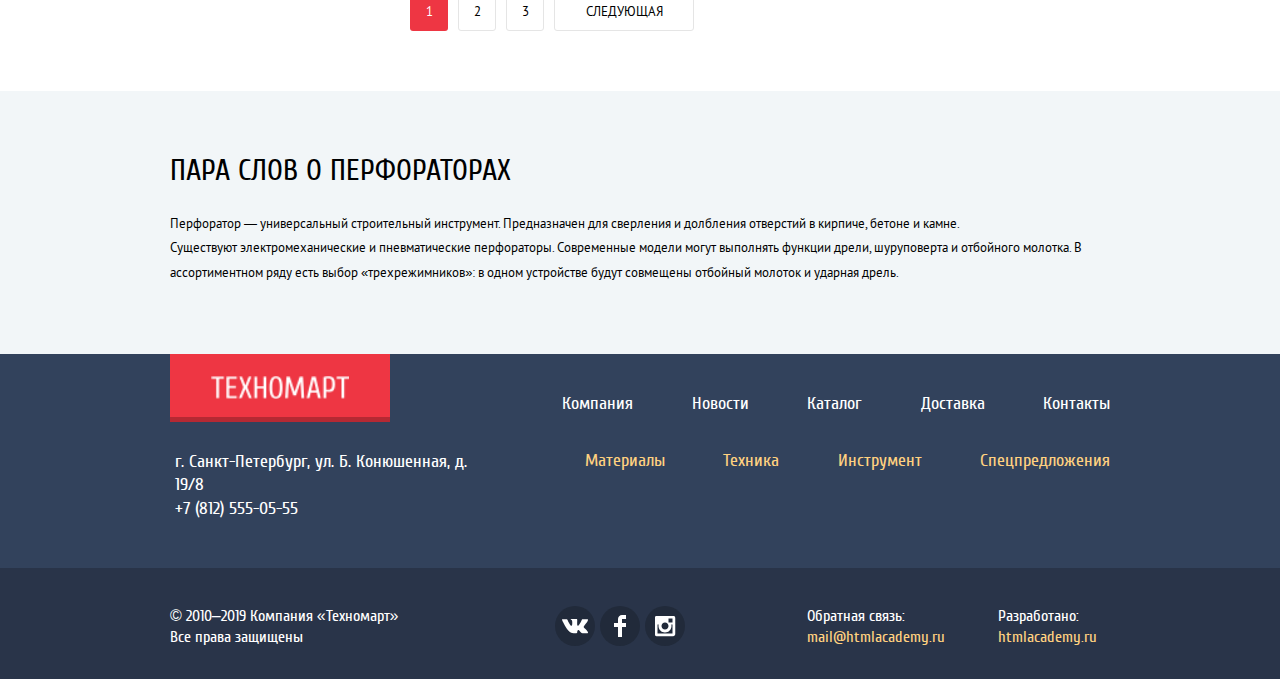
==== commit f884f840: "fix error js" ====
--- a/catalog.html
+++ b/catalog.html
@@ -144,8 +144,8 @@
                 <p class="product__price">15500 Р.</p>
               </section>
               <div class="product__purchase">
-                <a href="#buy" class="product__purchase-buy">Купить</a>
-                <a href="#bookmarks" class="product__purchase-bookmark">В закладки</a>
+                <a href="#" class="product__purchase-buy">Купить</a>
+                <a href="#" class="product__purchase-bookmark">В закладки</a>
               </div>
             </article>
             <article class="product">
@@ -157,8 +157,8 @@
                 <p class="product__price">25500 Р.</p>
               </section>
               <div class="product__purchase">
-                <a href="#buy" class="product__purchase-buy">Купить</a>
-                <a href="#bookmarks" class="product__purchase-bookmark">В закладки</a>
+                <a href="#" class="product__purchase-buy">Купить</a>
+                <a href="#" class="product__purchase-bookmark">В закладки</a>
               </div>
             </article>
             <article class="product product_new">
@@ -170,8 +170,8 @@
                 <p class="product__price">12500 Р.</p>
               </section>
               <div class="product__purchase">
-                <a href="#buy" class="product__purchase-buy">Купить</a>
-                <a href="#bookmarks" class="product__purchase-bookmark">В закладки</a>
+                <a href="#" class="product__purchase-buy">Купить</a>
+                <a href="#" class="product__purchase-bookmark">В закладки</a>
               </div>
             </article>
             <article class="product">
@@ -183,8 +183,8 @@
                 <p class="product__price">15500 Р.</p>
               </section>
               <div class="product__purchase">
-                <a href="#buy" class="product__purchase-buy">Купить</a>
-                <a href="#bookmarks" class="product__purchase-bookmark">В закладки</a>
+                <a href="#" class="product__purchase-buy">Купить</a>
+                <a href="#" class="product__purchase-bookmark">В закладки</a>
               </div>
             </article>
             <article class="product product_new">
@@ -196,8 +196,8 @@
                 <p class="product__price">25500 Р.</p>
               </section>
               <div class="product__purchase">
-                <a href="#buy" class="product__purchase-buy">Купить</a>
-                <a href="#bookmarks" class="product__purchase-bookmark">В закладки</a>
+                <a href="#" class="product__purchase-buy">Купить</a>
+                <a href="#" class="product__purchase-bookmark">В закладки</a>
               </div>
             </article>
             <article class="product">
@@ -209,8 +209,8 @@
                 <p class="product__price">12500 Р.</p>
               </section>
               <div class="product__purchase">
-                <a href="#buy" class="product__purchase-buy">Купить</a>
-                <a href="#bookmarks" class="product__purchase-bookmark">В закладки</a>
+                <a href="#" class="product__purchase-buy">Купить</a>
+                <a href="#" class="product__purchase-bookmark">В закладки</a>
               </div>
             </article>
             <article class="product product_new">
@@ -222,8 +222,8 @@
                 <p class="product__price">15500 Р.</p>
               </section>
               <div class="product__purchase">
-                <a href="#buy" class="product__purchase-buy">Купить</a>
-                <a href="#bookmarks" class="product__purchase-bookmark">В закладки</a>
+                <a href="#" class="product__purchase-buy">Купить</a>
+                <a href="#" class="product__purchase-bookmark">В закладки</a>
               </div>
             </article>
             <article class="product">
@@ -235,8 +235,8 @@
                 <p class="product__price">25500 Р.</p>
               </section>
               <div class="product__purchase">
-                <a href="#buy" class="product__purchase-buy">Купить</a>
-                <a href="#bookmarks" class="product__purchase-bookmark">В закладки</a>
+                <a href="#" class="product__purchase-buy">Купить</a>
+                <a href="#" class="product__purchase-bookmark">В закладки</a>
               </div>
             </article>
             <article class="product">
@@ -248,8 +248,8 @@
                 <p class="product__price">12500 Р.</p>
               </section>
               <div class="product__purchase">
-                <a href="#buy" class="product__purchase-buy">Купить</a>
-                <a href="#bookmarks" class="product__purchase-bookmark">В закладки</a>
+                <a href="#" class="product__purchase-buy">Купить</a>
+                <a href="#" class="product__purchase-bookmark">В закладки</a>
               </div>
             </article>
           </div>
--- a/css/style.css
+++ b/css/style.css
@@ -55,12 +55,14 @@
 }
 
 html {
+  -webkit-box-sizing: border-box;
   box-sizing: border-box;
 }
 
 *,
 *::before,
 *::after {
+  -webkit-box-sizing: inherit;
   box-sizing: inherit;
 }
 
@@ -98,7 +100,6 @@
 .container_flex {
   display: -webkit-box;
   display: -ms-flexbox;
-  display: -webkit-flex;
   display: flex;
 }
 
@@ -106,14 +107,18 @@
   position: relative;
   display: -webkit-box;
   display: -ms-flexbox;
-  display: -webkit-flex;
-  display: flex;
+  display: flex;
+  -webkit-box-pack: center;
+  -ms-flex-pack: center;
   justify-content: center;
+  -webkit-box-align: center;
+  -ms-flex-align: center;
   align-items: center;
   width: 220px;
   height: 42px;
   background-color: #ee3643;
   outline: none;
+  -webkit-box-shadow: 0 5px 0px #b52933;
   box-shadow: 0 5px 0px #b52933;
 }
 
@@ -129,7 +134,6 @@
 .user-order {
   display: -webkit-box;
   display: -ms-flexbox;
-  display: -webkit-flex;
   display: flex;
 }
 
@@ -184,7 +188,7 @@
   position: relative;
   display: block;
   width: 150px;
-  padding: 8px 0px 8px 0px;
+  padding: 8px 0px;
   font-size: 17px;
   color: rgba(255, 255, 255, 1);
   text-align: center;
@@ -280,7 +284,6 @@
 .substrate .container_flex {
   display: -webkit-box;
   display: -ms-flexbox;
-  display: -webkit-flex;
   display: flex;
   height: 158px;
   padding: 47px 0px;
@@ -344,7 +347,6 @@
 .user__navigation {
   display: -webkit-box;
   display: -ms-flexbox;
-  display: -webkit-flex;
   display: flex;
   margin: 0;
   padding: 0;
@@ -380,7 +382,7 @@
 
 .user__navigation-registration-link {
   display: block;
-  padding: 6px 24px 6px 24px;
+  padding: 6px 24px;
   font-size: 21px;
   color: rgba(0, 0, 0, 1);
   background-color: #ffffff;
@@ -415,7 +417,7 @@
 }
 
 .main-navigation {
-  padding: 0px 30px;
+  padding: 0px 25px;
   background-color: #32425c;
   border-bottom: 5px solid #293449;
 }
@@ -423,9 +425,9 @@
 .main-navigation__list {
   display: -webkit-box;
   display: -ms-flexbox;
-  display: -webkit-flex;
-  display: flex;
-  justify-content: space-around;
+  display: flex;
+  -ms-flex-pack: distribute;
+  flex-wrap: wrap;
   margin: 0;
   padding: 0;
   list-style: none;
@@ -433,7 +435,7 @@
 
 .main-navigation__list-link {
   display: block;
-  padding: 20px 31px;
+  padding: 20px 30px;
   font-size: 17px;
   color: rgba(255, 255, 255, 1);
   line-height: 0.9;
@@ -453,8 +455,8 @@
 .offers {
   display: -webkit-box;
   display: -ms-flexbox;
-  display: -webkit-flex;
-  display: flex;
+  display: flex;
+  -ms-flex-wrap: wrap;
   flex-wrap: wrap;
   margin-top: 58px;
   margin-bottom: 53px;
@@ -678,7 +680,6 @@
   position: absolute;
   display: -webkit-box;
   display: -ms-flexbox;
-  display: -webkit-flex;
   display: flex;
   bottom: 37px;
   left: 50%;
@@ -714,13 +715,13 @@
 .wrapper-row {
   display: -webkit-box;
   display: -ms-flexbox;
-  display: -webkit-flex;
-  display: flex;
+  display: flex;
+  -webkit-box-align: center;
+  -ms-flex-align: center;
   align-items: center;
   height: 89px;
   margin-bottom: 20px;
-  padding-right: 24px;
-  padding-left: 28px;
+  padding: 0px 24px 0px 28px;
   background-color: #f9f5f0;
 }
 
@@ -760,9 +761,11 @@
 .wrapper-product {
   display: -webkit-box;
   display: -ms-flexbox;
-  display: -webkit-flex;
-  display: flex;
+  display: flex;
+  -webkit-box-pack: justify;
+  -ms-flex-pack: justify;
   justify-content: space-between;
+  -ms-flex-wrap: wrap;
   flex-wrap: wrap;
   text-align: center;
 }
@@ -807,7 +810,7 @@
   margin: 0;
   margin-left: 42px;
   margin-top: 11px;
-  padding: 5px 5px 5px 15px ;
+  padding: 5px 5px 5px 15px;
   font-family: "PT Sans", sans-serif;
   font-weight: 700;
   color: #fff;
@@ -830,12 +833,17 @@
 .product__purchase {
   position: absolute;
   display: none;
+  -webkit-box-orient: vertical;
+  -webkit-box-direction: normal;
+  -ms-flex-direction: column;
   flex-direction: column;
-  justify-content: center;
+  -webkit-box-align: center;
+  -ms-flex-align: center;
   align-items: center;
   top: 0;
-  width: 218px;
+  width: 100%;
   height: 170px;
+  padding-top: 44px;
   background-color: #ffffff;
 }
 
@@ -843,13 +851,15 @@
   position: relative;
   display: block;
   width: 135px;
-  margin-bottom: 7px;
-  padding: 11px 0px;
+  padding: 11px 47px;
+  margin-bottom: 9px;
   font-size: 14px;
+  line-height: 1.1;
   text-transform: uppercase;
   color: rgba(255, 255, 255, 1);
   border: none;
   border-radius: 3px;
+  -webkit-box-shadow: inset 0px -3px 0 0 #367315;
   box-shadow: inset 0px -3px 0 0 #367315;
   background-color: #63a63e;
   cursor: pointer;
@@ -857,9 +867,11 @@
 }
 
 .product__purchase-bookmark {
+  display: block;
   width: 135px;
-  padding: 9px 0px;
+  padding: 9px 30px;
   font-size: 14px;
+  line-height: 1.1;
   text-transform: uppercase;
   color: rgba(50, 66, 92, 1);
   border: 3px solid #63a63e;
@@ -920,6 +932,7 @@
 
 .product:hover,
 .product:focus {
+  -webkit-box-shadow: 0px 5px 25px 0 rgba(41, 52, 73, 0.5);
   box-shadow: 0px 5px 25px 0 rgba(41, 52, 73, 0.5)
 }
 
@@ -927,20 +940,21 @@
 .product:focus .product__purchase {
   display: -webkit-box;
   display: -ms-flexbox;
-  display: -webkit-flex;
   display: flex;
 }
 
 .popular-manufacturers {
-  margin-bottom: 85px;
+  margin-bottom: 67px;
 }
 
 .wrapper-manufacturers {
   display: -webkit-box;
   display: -ms-flexbox;
-  display: -webkit-flex;
-  display: flex;
+  display: flex;
+  -ms-flex-wrap: wrap;
   flex-wrap: wrap;
+  -webkit-box-pack: justify;
+  -ms-flex-pack: justify;
   justify-content: space-between;
   margin-top: 20px;
 }
@@ -948,9 +962,12 @@
 .manufacturers__link {
   display: -webkit-box;
   display: -ms-flexbox;
-  display: -webkit-flex;
-  display: flex;
+  display: flex;
+  -webkit-box-pack: center;
+  -ms-flex-pack: center;
   justify-content: center;
+  -webkit-box-align: center;
+  -ms-flex-align: center;
   align-items: center;
   width: 220px;
   height: 145px;
@@ -961,13 +978,13 @@
 
 .manufacturers__link:hover,
 .manufacturers__link:focus {
+  -webkit-box-shadow: 0px 5px 25px 0 rgba(41, 52, 73, 0.5);
   box-shadow: 0px 5px 25px 0 rgba(41, 52, 73, 0.5)
 }
 
 .services {
   margin-bottom: 70px;
-  padding-top: 36px;
-  padding-bottom: 99px;
+  padding: 53px 0px 99px;
   background-color: #f4f8fa;
 }
 
@@ -990,13 +1007,13 @@
 .wrapper-service {
   display: -webkit-box;
   display: -ms-flexbox;
-  display: -webkit-flex;
-  display: flex;
+  display: flex;
+  height: 256px;
 }
 
 .services__block {
-  padding-top: 31px;
-  padding-left: 80px;
+  margin-top: 31px;
+  margin-left: 80px;
 }
 
 .services__block-item {
@@ -1013,8 +1030,10 @@
   position: relative;
   display: -webkit-box;
   display: -ms-flexbox;
-  display: -webkit-flex;
-  display: flex;
+  display: flex;
+  -webkit-box-orient: vertical;
+  -webkit-box-direction: normal;
+  -ms-flex-direction: column;
   flex-direction: column;
   width: 240px;
   margin: 0;
@@ -1040,6 +1059,8 @@
   text-align: left;
   background-color: #32425c;
   border: none;
+  -webkit-box-shadow: 0px 1px 0 0 #293449,
+    inset 0px 1px 0 0 #405069;
   box-shadow: 0px 1px 0 0 #293449,
     inset 0px 1px 0 0 #405069;
   cursor: pointer;
@@ -1047,11 +1068,14 @@
 }
 
 .services__control :first-child {
+  -webkit-box-shadow: 0px 1px 0 0 #ffffff,
+    inset 0px 1px 0 0 #ffffff;
   box-shadow: 0px 1px 0 0 #ffffff,
     inset 0px 1px 0 0 #ffffff;
 }
 
 .services__control :last-child {
+  -webkit-box-shadow: inset 0px 1px 0 0 #405069;
   box-shadow: inset 0px 1px 0 0 #405069;
 }
 
@@ -1079,10 +1103,12 @@
 }
 
 .services__block-subtitle {
+  max-height: 150px;
   margin-top: 16px;
   font-family: "PT Sans", "Arial", sans-serif;
   font-size: 13px;
   line-height: 1.8;
+  overflow: hidden;
 }
 
 .services__block-delivery::after {
@@ -1145,10 +1171,11 @@
 .about {
   display: -webkit-box;
   display: -ms-flexbox;
-  display: -webkit-flex;
-  display: flex;
+  display: flex;
+  -webkit-box-pack: justify;
+  -ms-flex-pack: justify;
   justify-content: space-between;
-  margin-bottom: 86px;
+  margin-bottom: 87px;
 }
 
 .about__us {
@@ -1282,6 +1309,7 @@
   -webkit-transform: translateX(-50%);
   -ms-transform: translateX(-50%);
   transform: translateX(-50%);
+  -webkit-box-shadow: 0px 0px 14.72px 1.28px rgba(47, 42, 43, 0.5);
   box-shadow: 0px 0px 14.72px 1.28px rgba(47, 42, 43, 0.5);
 }
 
@@ -1325,20 +1353,28 @@
   -webkit-transform: translateX(-50%);
   -ms-transform: translateX(-50%);
   transform: translateX(-50%);
+  -webkit-box-shadow: 0px 20px 40px 0 rgba(0, 0, 0, 0.75);
   box-shadow: 0px 20px 40px 0 rgba(0, 0, 0, 0.75);
 }
 
 .write-us_display {
   display: block;
+  -webkit-animation: bounce 0.6s;
+  animation: bounce 0.6s;
+}
+
+.write-us_error {
+  -webkit-animation: shake 0.6s;
+  animation: shake 0.6s;
 }
 
 .wrapper-answer {
   display: -webkit-box;
   display: -ms-flexbox;
-  display: -webkit-flex;
-  display: flex;
+  display: flex;
+  -ms-flex-wrap: wrap;
   flex-wrap: wrap;
-  padding: 55px 80px 37px 80px;
+  padding: 55px 80px 37px;
 }
 
 .wrapper-name,
@@ -1368,8 +1404,7 @@
 }
 
 .write-us__textarea {
-  padding-top: 12px;
-  padding-left: 15px;
+  padding: 12px 15px;
   font-family: "PT Sans", "Arial", sans-serif;
   font-size: 13px;
   border: 2px solid #dee3e4;
@@ -1429,7 +1464,6 @@
 .footer__top {
   display: -webkit-box;
   display: -ms-flexbox;
-  display: -webkit-flex;
   display: flex;
   padding-bottom: 48px;
 }
@@ -1437,13 +1471,17 @@
 .footer__top-logo-link {
   display: -webkit-box;
   display: -ms-flexbox;
-  display: -webkit-flex;
-  display: flex;
+  display: flex;
+  -webkit-box-pack: center;
+  -ms-flex-pack: center;
   justify-content: center;
+  -webkit-box-align: center;
+  -ms-flex-align: center;
   align-items: center;
   width: 220px;
   height: 68px;
   background-color: #ee3643;
+  -webkit-box-shadow: inset 0 -5px 0px #b52933;
   box-shadow: inset 0 -5px 0px #b52933;
   cursor: pointer;
 }
@@ -1459,9 +1497,11 @@
 .footer__top-navigation {
   display: -webkit-box;
   display: -ms-flexbox;
-  display: -webkit-flex;
-  display: flex;
+  display: flex;
+  -webkit-box-pack: justify;
+  -ms-flex-pack: justify;
   justify-content: space-between;
+  flex-wrap: wrap;
   width: 548px;
   margin: 0;
   padding: 0;
@@ -1478,8 +1518,9 @@
 .footer__bottom-navigation {
   display: -webkit-box;
   display: -ms-flexbox;
-  display: -webkit-flex;
-  display: flex;
+  display: flex;
+  -webkit-box-pack: justify;
+  -ms-flex-pack: justify;
   justify-content: space-between;
   width: 525px;
   margin: 0;
@@ -1518,11 +1559,11 @@
 .footer__bottom {
   display: -webkit-box;
   display: -ms-flexbox;
-  display: -webkit-flex;
-  display: flex;
+  display: flex;
+  -webkit-box-pack: justify;
+  -ms-flex-pack: justify;
   justify-content: space-between;
-  padding-top: 38px;
-  padding-bottom: 31px;
+  padding: 38px 0px 31px;
 }
 
 
@@ -1537,7 +1578,6 @@
 .footer__bottom-social {
   display: -webkit-box;
   display: -ms-flexbox;
-  display: -webkit-flex;
   display: flex;
   margin: 0;
   margin-left: 104px;
@@ -1660,8 +1700,8 @@
   position: relative;
   display: -webkit-box;
   display: -ms-flexbox;
-  display: -webkit-flex;
-  display: flex;
+  display: flex;
+  -ms-flex-wrap: wrap;
   flex-wrap: wrap;
   width: 299px;
   margin: 0;
@@ -1743,9 +1783,9 @@
 }
 
 .user__navigation-logged-in-link:hover::before,
-.user__navigation-logged-in-link:hover + .user__navigation-out-link::before,
+.user__navigation-logged-in-link:hover+.user__navigation-out-link::before,
 .user__navigation-logged-in-link:focus::before,
-.user__navigation-logged-in-link:focus + .user__navigation-out-link::before {
+.user__navigation-logged-in-link:focus+.user__navigation-out-link::before {
   opacity: 1;
 }
 
@@ -1754,7 +1794,7 @@
 }
 
 .user__navigation-logged-in-link:active::before,
-.user__navigation-logged-in-link:active + .user__navigation-out-link::before {
+.user__navigation-logged-in-link:active+.user__navigation-out-link::before {
   opacity: 0.3;
 }
 
@@ -1773,14 +1813,12 @@
 .wrapper-col {
   display: -webkit-box;
   display: -ms-flexbox;
-  display: -webkit-flex;
   display: flex;
 }
 
 .breadcrumbs {
   display: -webkit-box;
   display: -ms-flexbox;
-  display: -webkit-flex;
   display: flex;
   margin: 20px 0px;
   padding: 0;
@@ -1835,11 +1873,11 @@
 }
 
 .name-product__title {
-    margin: 0;
-    font-size: 30px;
-    font-weight: normal;
-    color: #32425c;
-    text-transform: uppercase;
+  margin: 0;
+  font-size: 30px;
+  font-weight: normal;
+  color: #32425c;
+  text-transform: uppercase;
 }
 
 .filters-product {
@@ -1902,6 +1940,7 @@
   height: 20px;
   background-color: #ffffff;
   border-radius: 50%;
+  -webkit-box-shadow: 0px 3px 5px 0px rgba(0, 0, 0, 0.3);
   box-shadow: 0px 3px 5px 0px rgba(0, 0, 0, 0.3);
   -webkit-transform: translateY(-50%);
   -ms-transform: translateY(-50%);
@@ -1935,8 +1974,9 @@
 .filters-product__price-item {
   display: -webkit-box;
   display: -ms-flexbox;
-  display: -webkit-flex;
-  display: flex;
+  display: flex;
+  -webkit-box-pack: justify;
+  -ms-flex-pack: justify;
   justify-content: space-between;
   height: 38px;
 }
@@ -1966,8 +2006,10 @@
 .filters-product__group {
   display: -webkit-box;
   display: -ms-flexbox;
-  display: -webkit-flex;
-  display: flex;
+  display: flex;
+  -webkit-box-orient: vertical;
+  -webkit-box-direction: normal;
+  -ms-flex-direction: column;
   flex-direction: column;
   margin: 0;
   margin-top: 20px;
@@ -2012,7 +2054,7 @@
   opacity: 0.3;
 }
 
-.filters-product__choice:checked + .filters-product__manufacturers::before {
+.filters-product__choice:checked+.filters-product__manufacturers::before {
   background-image: url("../img/icons/checkbox-on.svg");
 }
 
@@ -2035,27 +2077,28 @@
   opacity: 0.4;
 }
 
-.filters-product__choice:checked + .filters-product__type::before {
+.filters-product__choice:checked+.filters-product__type::before {
   background-image: url("../img/icons/radio-on.svg");
 }
 
-.filters-product__choice:disabled + .filters-product__manufacturers,
-.filters-product__choice:disabled + .filters-product__type {
+.filters-product__choice:disabled+.filters-product__manufacturers,
+.filters-product__choice:disabled+.filters-product__type {
   color: rgba(0, 0, 0, 0.2);
 }
 
 
-.filters-product__choice:disabled + .filters-product__manufacturers::before {
+.filters-product__choice:disabled+.filters-product__manufacturers::before {
   opacity: 0.1;
 }
 
-.filters-product__choice:disabled + .filters-product__type::before {
+.filters-product__choice:disabled+.filters-product__type::before {
   opacity: 0.1;
 }
 
 .filters-product__show {
+  width: 139px;
   margin-top: 62px;
-  padding: 11px 38px;
+  padding: 11px 0px;
   font-family: "PT Sans", "Arial", sans-serif;
   font-size: 13px;
   text-transform: uppercase;
@@ -2072,7 +2115,6 @@
 .sorting {
   display: -webkit-box;
   display: -ms-flexbox;
-  display: -webkit-flex;
   display: flex;
   margin-bottom: 20px;
   padding: 9px 9px 9px 19px;
@@ -2092,8 +2134,9 @@
 .sorting__list {
   display: -webkit-box;
   display: -ms-flexbox;
-  display: -webkit-flex;
-  display: flex;
+  display: flex;
+  -webkit-box-pack: justify;
+  -ms-flex-pack: justify;
   justify-content: space-between;
   width: 100%;
   margin: 0;
@@ -2190,6 +2233,7 @@
   -webkit-transform: translateX(-50%);
   -ms-transform: translateX(-50%);
   transform: translateX(-50%);
+  -webkit-box-shadow: 0px 0px 14.72px 1.28px rgba(47, 42, 43, 0.5);
   box-shadow: 0px 0px 14.72px 1.28px rgba(47, 42, 43, 0.5);
 }
 
@@ -2221,7 +2265,8 @@
 .popup-order__title::before {
   position: absolute;
   top: -10px;
-  left: -90px;;
+  left: -90px;
+  ;
   width: 66px;
   height: 66px;
   content: "";
@@ -2232,9 +2277,12 @@
 .wrapper-popup-order__link {
   display: -webkit-box;
   display: -ms-flexbox;
-  display: -webkit-flex;
-  display: flex;
+  display: flex;
+  -webkit-box-pack: center;
+  -ms-flex-pack: center;
   justify-content: center;
+  -webkit-box-align: center;
+  -ms-flex-align: center;
   align-items: center;
   width: 100%;
   height: 112px;
@@ -2272,12 +2320,13 @@
 
 .popup-order_display {
   display: block;
+  -webkit-animation: bounce 0.6s;
+  animation: bounce 0.6s;
 }
 
 .page {
   display: -webkit-box;
   display: -ms-flexbox;
-  display: -webkit-flex;
   display: flex;
   margin-top: 30px;
 }
@@ -2285,9 +2334,12 @@
 .page__link {
   display: -webkit-box;
   display: -ms-flexbox;
-  display: -webkit-flex;
-  display: flex;
+  display: flex;
+  -webkit-box-pack: center;
+  -ms-flex-pack: center;
   justify-content: center;
+  -webkit-box-align: center;
+  -ms-flex-align: center;
   align-items: center;
   width: 38px;
   height: 38px;
@@ -2327,8 +2379,7 @@
 }
 
 .about-product {
-  padding-top: 57px;
-  padding-bottom: 68px;
+  padding: 57px 0px 68px;
 }
 
 .about-product__title,
@@ -2342,9 +2393,154 @@
   text-transform: uppercase;
 }
 
-.about-product__subtitle  {
+.about-product__subtitle {
   margin-top: 19px;
   font-family: "PT Sans", "Arial", sans-serif;
   font-size: 13px;
   line-height: 1.9;
 }
+
+/* Анимация попапов */
+
+@-webkit-keyframes bounce {
+
+  from,
+  60%,
+  75%,
+  90%,
+  to {
+    -webkit-animation-timing-function: cubic-bezier(0, 0.61, 0.355, 1);
+    animation-timing-function: cubic-bezier(0, 0.61, 0.355, 1);
+  }
+
+  0% {
+    -webkit-transform: translate(-50%, -3000px);
+    -ms-transform: translate(-50%, -3000px);
+    transform: translate(-50%, -3000px);
+  }
+
+  60% {
+    -webkit-transform: translate(-50%, 25px);
+    -ms-transform: translate(-50%, 25px);
+    transform: translate(-50%, 25px);
+  }
+
+  75% {
+    -webkit-transform: translate(-50%, -10px);
+    -ms-transform: translate(-50%, -10px);
+    transform: translate3d(-50%, -10px);
+  }
+
+  90% {
+    -webkit-transform: translate(-50%, 5px);
+    -ms-transform: translate(-50%, 5px);
+    transform: translate(-50%, 5px);
+  }
+
+  to {
+    -webkit-transform: translate(-50%, 0);
+    -ms-transform: translate(-50%, 0);
+    transform: translate(-50%, 0);
+  }
+
+}
+
+@keyframes bounce {
+
+  from,
+  60%,
+  75%,
+  90%,
+  to {
+    -webkit-animation-timing-function: cubic-bezier(0, 0.61, 0.355, 1);
+    animation-timing-function: cubic-bezier(0, 0.61, 0.355, 1);
+  }
+
+  0% {
+    -webkit-transform: translate(-50%, -3000px);
+    -ms-transform: translate(-50%, -3000px);
+    transform: translate(-50%, -3000px);
+  }
+
+  60% {
+    -webkit-transform: translate(-50%, 25px);
+    -ms-transform: translate(-50%, 25px);
+    transform: translate(-50%, 25px);
+  }
+
+  75% {
+    -webkit-transform: translate(-50%, -10px);
+    -ms-transform: translate(-50%, -10px);
+    transform: translate3d(-50%, -10px);
+  }
+
+  90% {
+    -webkit-transform: translate(-50%, 5px);
+    -ms-transform: translate(-50%, 5px);
+    transform: translate(-50%, 5px);
+  }
+
+  to {
+    -webkit-transform: translate(-50%, 0);
+    -ms-transform: translate(-50%, 0);
+    transform: translate(-50%, 0);
+  }
+}
+
+@-webkit-keyframes shake {
+
+  from,
+  to {
+    -webkit-transform: translate(-50%, 0);
+    -ms-transform: translate(-50%, 0);
+    transform: translate(-50%, 0);
+  }
+
+  10%,
+  30%,
+  50%,
+  70%,
+  90% {
+    -webkit-transform: translate(-51%, 0);
+    -ms-transform: translate(-51%, 0);
+    transform: translate(-51%, 0);
+  }
+
+  20%,
+  40%,
+  60%,
+  80% {
+    -webkit-transform: translate(-49%, 0);
+    -ms-transform: translate(-49%, 0);
+    transform: translate(-49%, 0);
+  }
+}
+
+@keyframes shake {
+
+  from,
+  to {
+    -webkit-transform: translate(-50%, 0);
+    -ms-transform: translate(-50%, 0);
+    transform: translate(-50%, 0);
+  }
+
+  10%,
+  30%,
+  50%,
+  70%,
+  90% {
+    -webkit-transform: translate(-51%, 0);
+    -ms-transform: translate(-51%, 0);
+    transform: translate(-51%, 0);
+  }
+
+  20%,
+  40%,
+  60%,
+  80% {
+    -webkit-transform: translate(-49%, 0);
+    -ms-transform: translate(-49%, 0);
+    transform: translate(-49%, 0);
+  }
+}
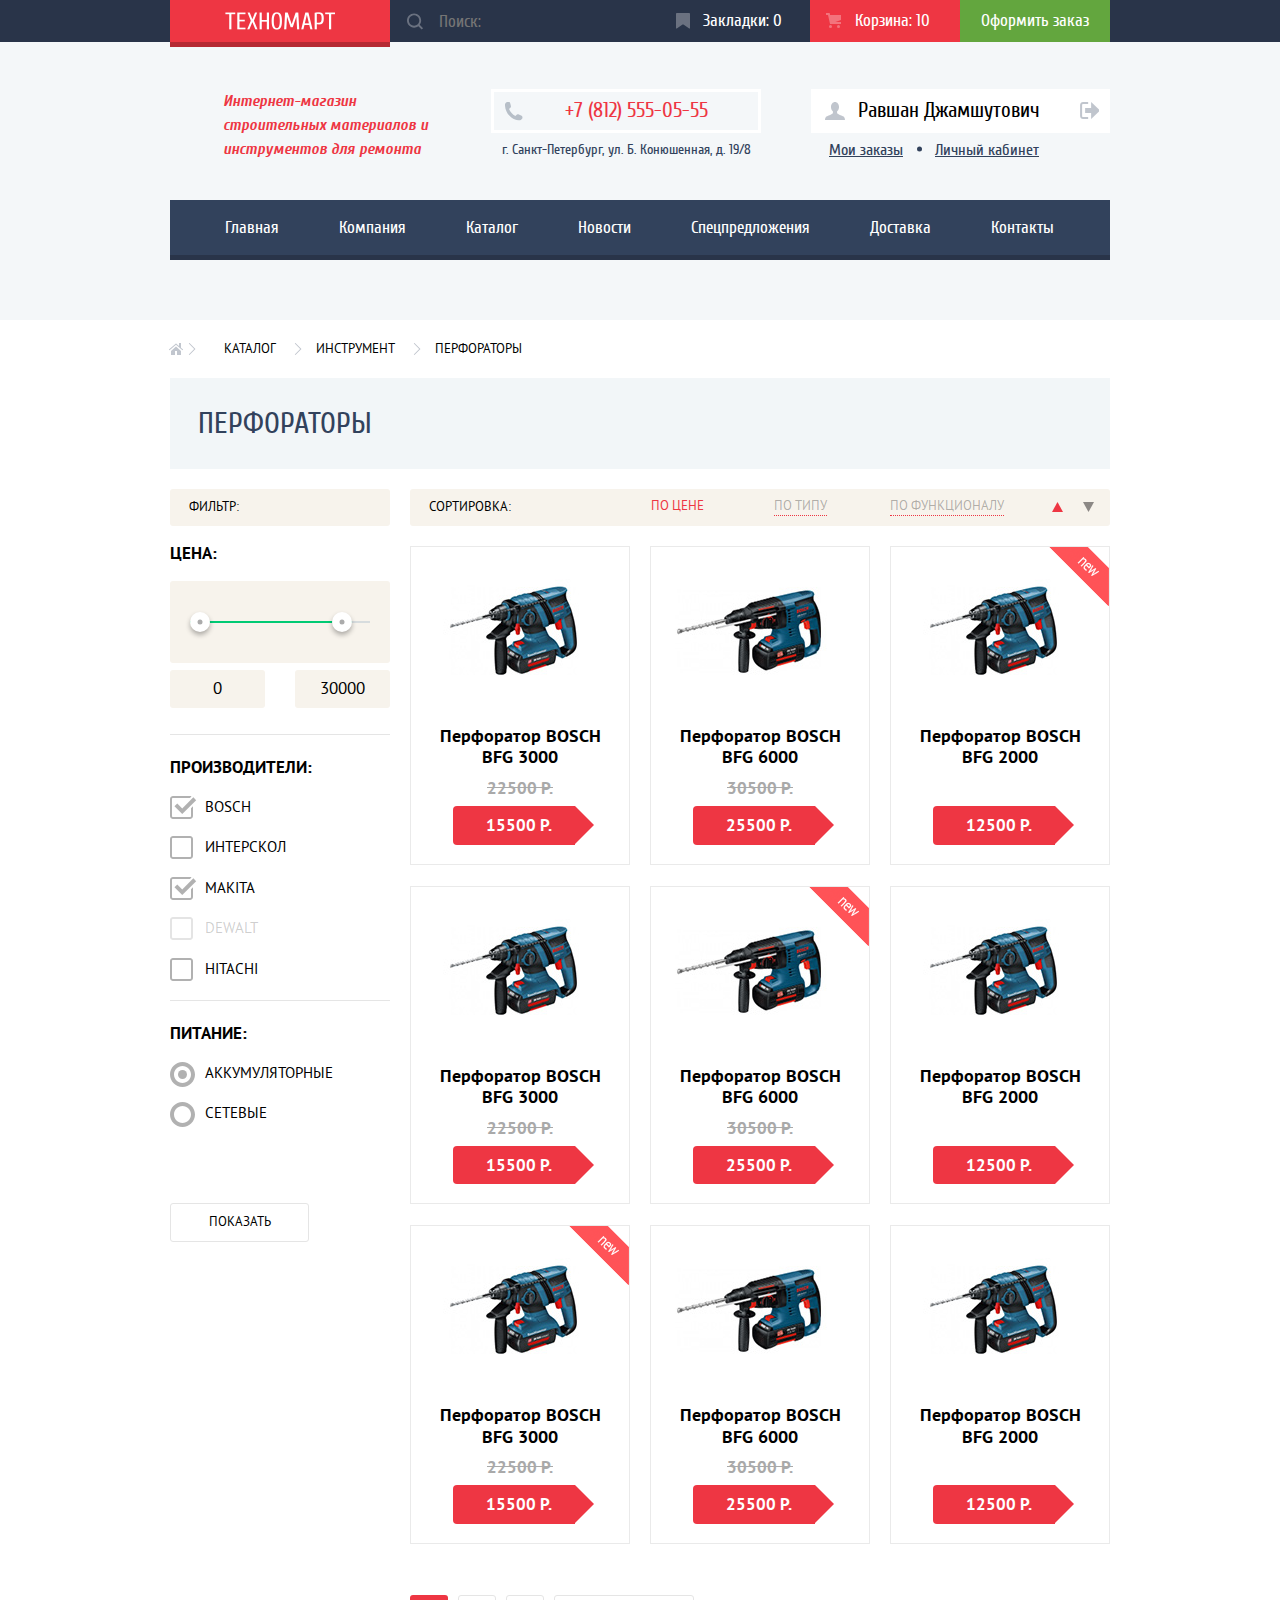
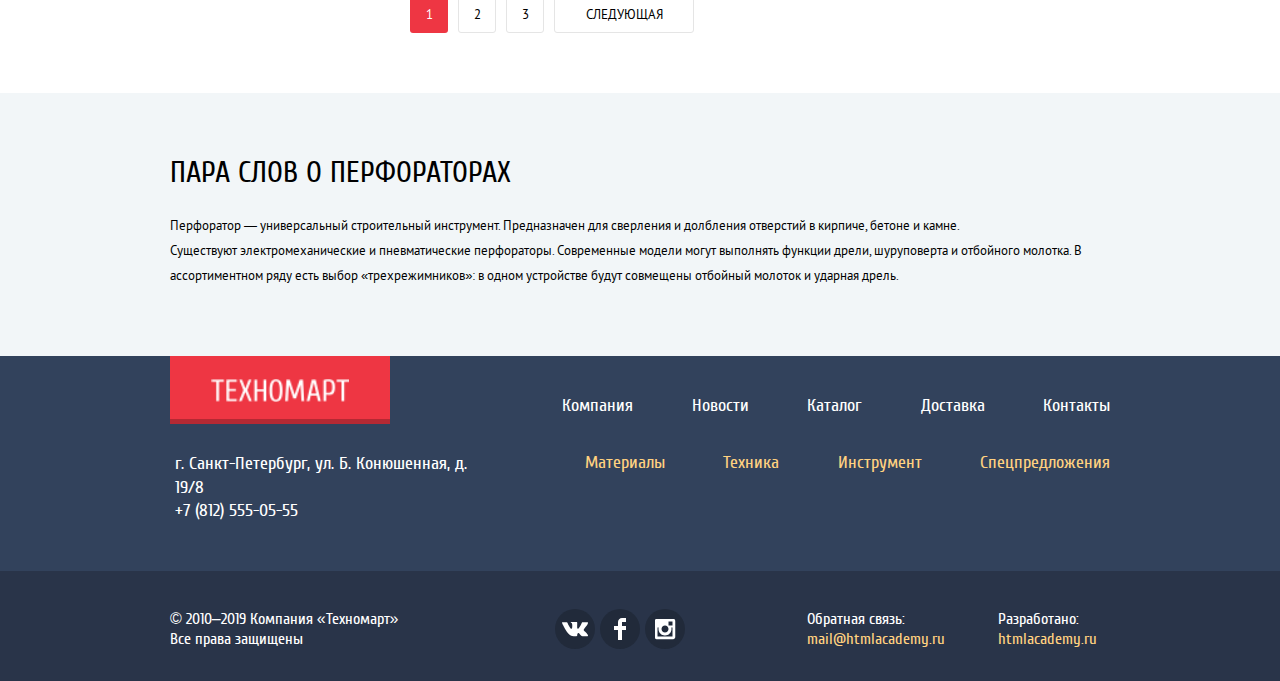
==== commit b8721bdc: "fix error" ====
--- a/catalog.html
+++ b/catalog.html
@@ -5,7 +5,7 @@
   <meta charset="utf-8">
   <title>HTML Academy: Техномарт-Каталог</title>
   <link rel="stylesheet" href="css/normalize.css">
-  <link rel="stylesheet" href="css/style.css">
+  <link rel="stylesheet" href="css/style.min.css">
 </head>
 
 <body>
@@ -66,7 +66,7 @@
   <main class="main-content">
     <div class="container">
       <ul class="breadcrumbs">
-        <li class="breadcrumbs__item"><a href="index.html" class="breadcrumbs__link breadcrumbs__trail" aria-label="Главная"></a></li>
+        <li class="breadcrumbs__item"><a href="index.html" class="breadcrumbs__link breadcrumbs__trail breadcrumbs__link_mr" aria-label="Главная"></a></li>
         <li class="breadcrumbs__item"><a href="#" class="breadcrumbs__link breadcrumbs__trail">Каталог</a></li>
         <li class="breadcrumbs__item"><a href="#" class="breadcrumbs__link breadcrumbs__trail">Инструмент</a></li>
         <li class="breadcrumbs__item"><a class="breadcrumbs__link">Перфораторы</a></li>
@@ -326,7 +326,7 @@
       </div>
     </div>
   </footer>
-  <script src="js/main.js"></script>
+  <script src="js/main.min.js"></script>
 </body>
 
 </html>
--- a/css/style.min.css
+++ b/css/style.min.css
@@ -0,0 +1 @@
+.container_flex,.header__logo-link{display:-webkit-box;display:-ms-flexbox}@font-face{font-family:Cuprum;src:url(../fonts/cuprum.woff) format("woff"),url(../fonts/cuprum.woff2) format("woff2");font-weight:400;font-style:normal}@font-face{font-family:Cuprum;src:url(../fonts/cuprumbold.woff) format("woff"),url(../fonts/cuprumbold.woff2) format("woff2");font-weight:700;font-style:normal}@font-face{font-family:Cuprum;src:url(../fonts/cuprumitalic.woff) format("woff"),url(../fonts/cuprumitalic.woff2) format("woff2");font-weight:400;font-style:italic}@font-face{font-family:Cuprum;src:url(../fonts/cuprumbolditalic.woff) format("woff"),url(../fonts/cuprumbolditalic.woff2) format("woff2");font-weight:700;font-style:italic}@font-face{font-family:Cuprum;src:url(../fonts/cuprumitalic.woff) format("woff"),url(../fonts/cuprumitalic.woff2) format("woff2");font-weight:400;font-style:italic}@font-face{font-family:"PT Sans";src:url(../fonts/ptsans.woff) format("woff"),url(../fonts/ptsans.woff2) format("woff2");font-weight:400;font-style:normal}@font-face{font-family:"PT Sans";src:url(../fonts/ptsansbold.woff) format("woff"),url(../fonts/ptsansbold.woff2) format("woff2");font-weight:700;font-style:normal}html{-webkit-box-sizing:border-box;box-sizing:border-box}*,::after,::before{-webkit-box-sizing:inherit;box-sizing:inherit}body{font-family:Cuprum,Arial,sans-serif;margin:0;font-size:18px;line-height:1.5}.product__discount,.product__name{font-family:"PT Sans",Arial,sans-serif;overflow:hidden}a{text-decoration:none}img{max-width:100%;height:auto}.visually-hidden{position:absolute;clip:rect(0 0 0 0);width:1px;height:1px;margin:-1px}.container{width:940px;margin:0 auto}.header__wrapper{height:42px;background-color:#293449}.container_flex{display:flex}.header__logo-link{position:relative;display:flex;-webkit-box-pack:center;-ms-flex-pack:center;justify-content:center;-webkit-box-align:center;-ms-flex-align:center;align-items:center;width:220px;height:42px;background-color:#ee3643;outline:0;-webkit-box-shadow:0 5px 0 #b52933;box-shadow:0 5px 0 #b52933}.substrate .container_flex,.user-order{display:-webkit-box;display:-ms-flexbox}.header__logo-link:focus,.header__logo-link:hover{background-color:#ca2c37}.header__logo-link:active{background-color:#ba2732}.user-order{display:flex}.search{position:relative}.search__label::after{position:absolute;top:50%;left:17px;width:17px;height:17px;content:"";background-image:url(../img/icons/icon-search.svg);background-repeat:no-repeat;opacity:.3;-webkit-transform:translateY(-50%);-ms-transform:translateY(-50%);transform:translateY(-50%)}.search__input,.user-order__link{position:relative;font-size:17px;outline:0}.search__input{padding-left:49px;width:270px;height:42px;background-color:#293449;border:none}.search__input:hover{background-color:#212a3a}.search__input:focus{background-color:#fff}.search__input:focus+.search__label::after,.search__input:hover+.search__label::after{opacity:1}.search__input:focus+.search__label::after{background-image:url(../img/icons/icon-search-red.svg)}.user-order__link{display:block;width:150px;padding:8px 0;color:rgba(255,255,255,1);text-align:center}.user-order__link_icon-bm::before,.user-order__link_icon-bt::before{position:absolute;top:50%;left:16px;width:16px;height:16px;content:"";background-repeat:no-repeat;opacity:.3;-ms-transform:translateY(-50%)}.user-order__link_pl{padding-left:15px}.user-order__link_icon-bm::before{background-image:url(../img/icons/icon-bookmark.svg);-webkit-transform:translateY(-50%);transform:translateY(-50%)}.user-order__link_icon-bt::before{background-image:url(../img/icons/cart-icon.svg);-webkit-transform:translateY(-50%);transform:translateY(-50%)}.contacts__phone::before,.user__navigation-login-link::before{top:50%;content:"";background-repeat:no-repeat;-ms-transform:translateY(-50%)}.user-order__link_bgc{background-color:#63a63e}.user-order__link_bgc:focus,.user-order__link_bgc:hover{background-color:#5fbb2d}.user-order__link_bgc:active{background-color:#518534;color:rgba(255,255,255,.6)}.user-order__link_icon-bm:focus,.user-order__link_icon-bm:hover{background-color:#212a3a}.user-order__link_icon-bm:active{background-color:#161d29;color:rgba(255,255,255,.6)}.user-order__link_icon-bt:focus,.user-order__link_icon-bt:hover{background-color:#212a3a}.user-order__link_icon-bt:active{background-color:#161d29;color:rgba(255,255,255,.6)}.user-order__link_icon-bm:focus::before,.user-order__link_icon-bm:hover::before,.user-order__link_icon-bt:focus::before,.user-order__link_icon-bt:hover::before{opacity:1}.user-order__link_icon-bm:active::before,.user-order__link_icon-bt:active::before{opacity:.3}.substrate .container_flex{display:flex;height:158px;padding:47px 0}.substrate{background-color:#f4f7f9;padding-bottom:60px}.description{width:210px;margin:0 0 0 53px;font-size:16px;font-style:italic;color:#ee3643}.contacts{width:270px;margin-left:58px;text-align:center}.contacts__phone{position:relative;width:270px;margin:0;padding:3px 3px 3px 23px;font-size:21px;color:#ee3643;border:3px solid #fff}.contacts__phone::before{position:absolute;left:10px;width:19px;height:19px;background-image:url(../img/icons/icon-phone.svg);-webkit-transform:translateY(-50%);transform:translateY(-50%)}.contacts__address{margin:7px 0 0;font-size:14px;color:#32425c}.user{margin-left:68px}.user__navigation{display:-webkit-box;display:-ms-flexbox;display:flex;margin:0;padding:0;list-style:none;text-align:center}.user__navigation-login-link,.user__navigation-registration-link{display:block;font-size:21px;color:rgba(0,0,0,1);background-color:#fff;outline:0}.user__navigation-login-link{position:relative;margin-right:10px;padding:6px 27px 6px 46px}.user__navigation-login-link::before{position:absolute;left:14px;width:20px;height:17px;background-image:url(../img/icons/icon-login.svg);opacity:.3;-webkit-transform:translateY(-50%);transform:translateY(-50%)}.user__navigation-registration-link{padding:6px 24px}.user__navigation-login-link:focus::before,.user__navigation-login-link:hover::before{opacity:1}.user__navigation-login-link:focus,.user__navigation-login-link:hover{color:rgba(238,54,67,1)}.user__navigation-login-link:active{color:rgba(0,0,0,.3)}.user__navigation-login-link:active:before{opacity:.3}.user__navigation-registration-link:focus,.user__navigation-registration-link:hover{color:rgba(238,54,67,1)}.user__navigation-registration-link:active{color:rgba(0,0,0,.3)}.main-navigation{padding:0 25px;background-color:#32425c;border-bottom:5px solid #293449}.main-navigation__list{display:-webkit-box;display:-ms-flexbox;display:flex;-ms-flex-pack:distribute;-ms-flex-wrap:wrap;flex-wrap:wrap;margin:0;padding:0;list-style:none}.main-navigation__list-link{display:block;padding:20px 30px;font-size:17px;color:rgba(255,255,255,1);line-height:.9;outline:0}.main-navigation__list-link:focus,.main-navigation__list-link:hover{background-color:#293449}.main-navigation__list-link:active{background-color:#1d2739;color:rgba(255,255,255,.5)}.offers{display:-webkit-box;display:-ms-flexbox;display:flex;-ms-flex-wrap:wrap;flex-wrap:wrap;margin-top:58px;margin-bottom:53px}.offers__item{position:relative;width:300px;height:123px;margin-bottom:20px;padding:20px 28px 22px 22px;color:#fff}.offers__item-delivery::after,.offers__item-discounts::after,.offers__item-material::after,.offers__item-technique::after,.offers__item-tools::after,.offers__item_new::before{position:absolute;background-repeat:no-repeat;content:""}.offers__link,.offers__slider-link{padding:9px 0;color:#fff;border-radius:3px;text-transform:uppercase;outline:0;text-align:center}.offers__title{margin:0;font-size:24px}.offers__item-material{background-color:#ffbf47;margin-right:20px}.offers__item-tools{background-color:#3bbce3;margin-right:20px}.offers__item-technique{background-color:#dc91d8}.offers__item-discounts{background-color:#8ed78f}.offers__item-delivery{margin-bottom:0;background-color:#ffc047}.offers__item-material::after{top:30px;left:212px;width:44px;height:65px;background-image:url(../img/icons/material-icons.svg)}.offers__item-tools::after{top:32px;left:197px;width:75px;height:61px;background-image:url(../img/icons/instrument-icons.svg)}.offers__item-technique::after{top:30px;left:192px;width:78px;height:62px;background-image:url(../img/icons/texnika-icons.svg)}.offers__item-discounts::after{top:25px;left:196px;width:59px;height:72px;background-image:url(../img/icons/sell-icons.svg)}.offers__item-delivery::after{top:31px;left:190px;width:78px;height:63px;background-image:url(../img/icons/transfer-icons.svg)}.offers__link{display:block;width:135px;margin-top:9px;margin-left:2px;font-size:14px;background-color:rgba(0,0,0,.1)}.offers__link:focus,.offers__link:hover{background-color:rgba(0,0,0,.2)}.offers__link:active{background-color:rgba(0,0,0,.3)}.offers__item_new::before{top:0;right:0;width:60px;height:59px;background-image:url(../img/new.png)}.offers__slider{position:relative;margin-right:20px}.offers__slider-item{position:relative;display:none;height:266px}.offers__slider-item_display{display:block}.offers__slider-title{position:absolute;top:13px;left:24px;margin:0;font-size:36px;font-weight:700;color:#fff;text-transform:uppercase}.offers__slider-subtitle{position:absolute;top:59px;left:25px;margin:0;font-size:18px;color:#fff}.offers__slider-link{position:absolute;left:26px;bottom:20px;display:block;width:195px;font-size:14px;background-color:#ee3643}.offers__slider-link:focus,.offers__slider-link:hover{background-color:#ca2c37}.offers__slider-link:active{background-color:#ba2732}.offers__slider-btn{position:absolute;top:50%;width:22px;height:40px;border:none;background-color:transparent;-webkit-transform:translateY(-50%);-ms-transform:translateY(-50%);transform:translateY(-50%);cursor:pointer}.offers__slide-indecator,.popup-map{-webkit-transform:translateX(-50%);-ms-transform:translateX(-50%)}.offers__slider-btn_left{left:25px;background-image:url(../img/icons/icon-left.svg);background-repeat:no-repeat}.offers__slider-btn_right{right:20px;background-image:url(../img/icons/icon-right.svg);background-repeat:no-repeat}.offers__slide-indecator{position:absolute;display:-webkit-box;display:-ms-flexbox;display:flex;bottom:37px;left:50%;transform:translateX(-50%)}.current-slide__item{position:relative;display:block;width:10px;height:10px;margin:0 5px;background-color:#fff;border-radius:50%}.current-slide__item_after::after{position:absolute;left:50%;top:50%;width:7px;height:7px;content:"";background-color:#ee3643;border-radius:50%;-webkit-transform:translate(-50%,-50%);-ms-transform:translate(-50%,-50%);transform:translate(-50%,-50%)}.wrapper-row{display:-webkit-box;display:-ms-flexbox;display:flex;-webkit-box-align:center;-ms-flex-align:center;align-items:center;height:89px;margin-bottom:20px;padding:0 24px 0 28px;background-color:#f9f5f0}.popular-title{margin:0 auto 0 0;font-size:30px;font-weight:400;color:#32425c;text-transform:uppercase}.popular-link{position:relative;right:0;display:block;width:253px;font-size:14px;color:#fff;padding:9px 0;text-align:center;text-transform:uppercase;background-color:#ee3643;border-radius:3px;outline:0}.popular-link:focus,.popular-link:hover{background-color:#ca2c37}.popular-link:active{background-color:#ba2732}.wrapper-product{display:-webkit-box;display:-ms-flexbox;display:flex;-webkit-box-pack:justify;-ms-flex-pack:justify;justify-content:space-between;-ms-flex-wrap:wrap;flex-wrap:wrap;text-align:center}.product{position:relative;width:220px;margin-bottom:21px;padding-bottom:19px;border:1px solid #eaeaea;cursor:pointer;outline:0}.product__about{text-align:center}.product__image{min-height:170px}.product__name{width:190px;max-height:42px;margin:auto;font-size:18px;line-height:1.2;font-weight:700}.product__discount{display:block;height:19px;margin-top:9px;font-size:17px;font-weight:700;color:#a9a9a9;text-decoration:line-through}.footer__bottom-communication-link:focus,.footer__bottom-communication-link:hover,.footer__bottom-developed-link:focus,.footer__bottom-developed-link:hover,.footer__bottom-navigation-link:focus,.footer__bottom-navigation-link:hover,.footer__top-navigation-link:focus,.footer__top-navigation-link:hover{text-decoration:underline}.product__price{position:relative;width:121.5px;margin:11px 0 0 42px;padding:5px 5px 5px 15px;font-family:"PT Sans",sans-serif;font-weight:700;color:#fff;font-size:17px;line-height:1.7;background-color:#ee3643;border-top-left-radius:4px;border-bottom-left-radius:4px}.product__price::after{position:absolute;right:-38px;top:0;content:"";border:19px solid transparent;border-left:19.5px solid #ee3643}.product__purchase{position:absolute;display:none;-webkit-box-orient:vertical;-webkit-box-direction:normal;-ms-flex-direction:column;flex-direction:column;-webkit-box-align:center;-ms-flex-align:center;align-items:center;top:0;width:100%;height:170px;padding-top:44px;background-color:#fff}.product__purchase-bookmark,.product__purchase-buy{display:block;width:135px;font-size:14px;line-height:1.1;cursor:pointer;text-transform:uppercase;outline:0}.product__purchase-buy{position:relative;padding:11px 47px;margin-bottom:9px;color:rgba(255,255,255,1);border:none;border-radius:3px;-webkit-box-shadow:inset 0 -3px 0 0 #367315;box-shadow:inset 0 -3px 0 0 #367315;background-color:#63a63e}.product__purchase-buy::before,.product_new::after{position:absolute;content:"";background-repeat:no-repeat}.product__purchase-bookmark{padding:9px 30px;color:rgba(50,66,92,1);border:3px solid #63a63e;border-radius:3px;background-color:#fff}.services__block-subtitle,.services__subtitle{font-family:"PT Sans",Arial,sans-serif;line-height:1.8}.product__purchase-buy::before{top:50%;left:16px;width:16px;height:15px;background-image:url(../img/icons/cart-icon.svg);opacity:.3;-webkit-transform:translateY(-50%);-ms-transform:translateY(-50%);transform:translateY(-50%)}.product_new::after{top:0;right:0;width:60px;height:59px;background-image:url(../img/new.png)}.product__purchase-buy:focus,.product__purchase-buy:hover{background-color:#5fbb2d}.product__purchase-buy:focus::before,.product__purchase-buy:hover::before{opacity:1}.product__purchase-buy:active{background-color:#518534}.product__purchase-bookmark:focus,.product__purchase-bookmark:hover{border-color:#32425c}.product__purchase-bookmark:active{opacity:.3}.product:focus,.product:hover{-webkit-box-shadow:0 5px 25px 0 rgba(41,52,73,.5);box-shadow:0 5px 25px 0 rgba(41,52,73,.5)}.product:focus .product__purchase,.product:hover .product__purchase{display:-webkit-box;display:-ms-flexbox;display:flex}.popular-manufacturers{margin-bottom:67px}.wrapper-manufacturers{display:-webkit-box;display:-ms-flexbox;display:flex;-ms-flex-wrap:wrap;flex-wrap:wrap;-webkit-box-pack:justify;-ms-flex-pack:justify;justify-content:space-between;margin-top:20px}.manufacturers__link{display:-webkit-box;display:-ms-flexbox;display:flex;-webkit-box-pack:center;-ms-flex-pack:center;justify-content:center;-webkit-box-align:center;-ms-flex-align:center;align-items:center;width:220px;height:145px;margin-bottom:20px;border:1px solid #eaeaea;outline:0}.manufacturers__link:focus,.manufacturers__link:hover{-webkit-box-shadow:0 5px 25px 0 rgba(41,52,73,.5);box-shadow:0 5px 25px 0 rgba(41,52,73,.5)}.services{margin-bottom:70px;padding:53px 0 99px;background-color:#f4f8fa}.services__title{margin:0 0 21px;font-size:30px;font-weight:400;text-transform:uppercase}.services__subtitle{width:400px;margin:0;font-size:13px}.wrapper-service{display:-webkit-box;display:-ms-flexbox;display:flex;height:256px}.services__block{margin-top:31px;margin-left:80px}.services__block-item{position:relative;display:none}.services__block_display{display:block}.services__control{position:relative;display:-webkit-box;display:-ms-flexbox;display:flex;-webkit-box-orient:vertical;-webkit-box-direction:normal;-ms-flex-direction:column;flex-direction:column;width:240px;margin:70px 0 0}.services__block-credit::after,.services__block-delivery::after,.services__block-guarantee::after,.services__control::after{position:absolute;content:""}.services__control::after{top:-45px;right:0;width:10px;height:279px;background-image:url(../img/img-slider/slider__service-after.png);background-repeat:no-repeat}.services__control-btn{padding:19px 0 19px 22px;font-size:21px;font-weight:700;color:#fff;text-align:left;background-color:#32425c;border:none;-webkit-box-shadow:0 1px 0 0 #293449,inset 0 1px 0 0 #405069;box-shadow:0 1px 0 0 #293449,inset 0 1px 0 0 #405069;cursor:pointer;outline:0}.services__control :first-child{-webkit-box-shadow:0 1px 0 0 #fff,inset 0 1px 0 0 #fff;box-shadow:0 1px 0 0 #fff,inset 0 1px 0 0 #fff}.services__control :last-child{-webkit-box-shadow:inset 0 1px 0 0 #405069;box-shadow:inset 0 1px 0 0 #405069}.services__control-btn_active{color:#32425c;background-color:#fff}.services__control-btn:focus,.services__control-btn:hover{background-color:#293449}.services__control .services__control-btn_active:focus,.services__control .services__control-btn_active:hover{background-color:#fff}.services__block-title{margin-bottom:0;font-size:36px;font-weight:400;color:#32425c;text-transform:uppercase}.services__block-subtitle{margin-top:16px;font-size:13px;overflow:hidden}.services__block-delivery .services__block-subtitle{max-width:280px;max-height:90px}.services__block-guarantee .services__block-subtitle{max-width:380px;max-height:120px}.services__block-credit .services__block-subtitle{max-width:280px;max-height:90px}.services__block-delivery::after{top:29px;left:150px;width:468px;height:261px;background-image:url(../img/img-slider/slide__service-img1.png);background-repeat:no-repeat}.services__block-guarantee::after{left:240px;top:7px;width:389px;height:283px;background-image:url(../img/img-slider/slide__service-img2.png);background-repeat:no-repeat}.services__block-credit::after{left:165px;top:5px;width:465px;height:285px;background-image:url(../img/img-slider/slide__service-img3.png);background-repeat:no-repeat}.popup-map__close,.write-us__close{background-image:url(../img/icons/close-form.svg);background-repeat:no-repeat;cursor:pointer}.services__block-link{position:relative;display:block;width:195px;margin-top:29px;padding:9px 0;font-size:14px;color:#fff;text-align:center;text-transform:uppercase;background-color:#ee3643;border-radius:3px;outline:0}.services__block-link:focus,.services__block-link:hover{background-color:#ca2c37}.services__block-link:active{background-color:#ba2732}.about{display:-webkit-box;display:-ms-flexbox;display:flex;-webkit-box-pack:justify;-ms-flex-pack:justify;justify-content:space-between;margin-bottom:87px}.about__us{width:530px}.about__us-title{margin:0;font-size:30px;font-weight:400;text-transform:uppercase}.about__us-subtitle,.about__us-transportation{font-size:13px;line-height:1.8;font-family:"PT Sans",Arial,sans-serif}.about__us-subtitle{margin-top:20px}.about__us-transportation{margin-top:26px}.company-transportation{margin:0;padding:0;list-style:none}.company-transportation__item{position:relative;padding-left:37px;line-height:2.23}.company-transportation__item::before{position:absolute;top:19px;left:0;width:25px;height:2px;content:"";background-color:#ee3643}.about__contacts-write-us,.about__us-read-more{position:relative;display:block;padding:8px 0;color:#fff;text-transform:uppercase;text-align:center}.about__us-read-more{width:220px;margin-top:27px;font-size:14px;background-color:#ee3643;border-radius:3px;outline:0}.about__us-read-more:focus,.about__us-read-more:hover{background-color:#ca2c37}.about__us-read-more:active{background-color:#ba2732}.about__contacts{width:300px}.about__contacts-title{margin:0;font-size:30px;font-weight:400;text-transform:uppercase}.about__contacts-pick-up{margin-top:20px;margin-bottom:34px;font-family:"PT Sans",Arial,sans-serif;font-size:13px;line-height:1.8}.about__map{cursor:pointer}.about__contacts-write-us{width:100%;margin-top:32px;font-size:14px;background-color:#ee3643;border:none;border-radius:3px;cursor:pointer;outline:0}.write-us__input,.write-us__textarea{font-size:13px;font-family:"PT Sans",Arial,sans-serif;outline:0}.about__contacts-write-us:focus,.about__contacts-write-us:hover{background-color:#ca2c37}.about__contacts-write-us:active{background-color:#ba2732}.popup-map{position:fixed;display:none;top:10%;left:50%;width:940px;height:446px;overflow:hidden;transform:translateX(-50%);-webkit-box-shadow:0 0 14.72px 1.28px rgba(47,42,43,.5);box-shadow:0 0 14.72px 1.28px rgba(47,42,43,.5)}.popup-order,.write-us{-ms-transform:translateX(-50%)}.popup-map__img{position:absolute;z-index:-1}.popup-map__close{position:absolute;top:13px;right:10px;z-index:999;width:21px;height:21px;background-color:transparent;border:none}.popup-map_display{display:block}.ymaps-2-1-72-controls__toolbar_right{margin-right:34px}.write-us{position:fixed;display:none;top:10%;left:50%;z-index:1000;width:620px;height:430px;background-color:#fff;border-top:7px solid #ff5358;-webkit-transform:translateX(-50%);transform:translateX(-50%);-webkit-box-shadow:0 20px 40px 0 rgba(0,0,0,.75);box-shadow:0 20px 40px 0 rgba(0,0,0,.75)}.footer__bottom-social-fb::after,.footer__bottom-social-vk::after{-webkit-transform:translate(-50%,-50%);-ms-transform:translate(-50%,-50%)}.write-us_display{display:block;-webkit-animation:bounce .6s;animation:bounce .6s}.footer__top,.wrapper-answer{display:-webkit-box;display:-ms-flexbox}.write-us_error{-webkit-animation:shake .6s;animation:shake .6s}.wrapper-answer{display:flex;-ms-flex-wrap:wrap;flex-wrap:wrap;padding:55px 80px 37px}.wrapper-email,.wrapper-name{margin:0;width:220px}.wrapper-text{margin:21px 0 0}.wrapper-name{margin-right:20px}.write-us__input{width:100%;height:38px;padding-left:15px;border:2px solid #dee3e4;border-radius:3px}.write-us__textarea{padding:12px 15px;border:2px solid #dee3e4;border-radius:3px;resize:none}.wrapper-answer-btn{padding:37px 80px;background-color:#f4f4f4}.write-us__submit{width:460px;padding:9px 0;font-size:14px;color:#fff;text-transform:uppercase;background-color:#ee3643;border:none;border-radius:3px;cursor:pointer;outline:0}.write-us__submit:focus,.write-us__submit:hover{background-color:#ca2c37}.write-us__submit:active{background-color:#ba2732}.wrapper-email_error,.wrapper-name_error{border-color:#ee3643}.write-us__close{position:absolute;top:16px;right:9px;width:21px;height:21px;background-color:transparent;border:none}.footer-wrapper-top{background-color:#32425c}.footer-wrapper-bottom{background-color:#293449}.footer__top{display:flex;padding-bottom:48px}.footer__top-logo-link{display:-webkit-box;display:-ms-flexbox;display:flex;-webkit-box-pack:center;-ms-flex-pack:center;justify-content:center;-webkit-box-align:center;-ms-flex-align:center;align-items:center;width:220px;height:68px;background-color:#ee3643;-webkit-box-shadow:inset 0 -5px 0 #b52933;box-shadow:inset 0 -5px 0 #b52933;cursor:pointer}.footer__bottom-navigation,.footer__top-navigation{-webkit-box-pack:justify;padding:0;list-style:none}.footer__top-address{margin:28px 0 0 5px;color:#fff;line-height:1.3}.footer__top-navigation{display:-webkit-box;display:-ms-flexbox;display:flex;-ms-flex-pack:justify;justify-content:space-between;-ms-flex-wrap:wrap;flex-wrap:wrap;width:548px;margin:36px 0 0 63px}.footer__top-navigation-link{color:#fff;outline:0}.footer__bottom-navigation{display:-webkit-box;display:-ms-flexbox;display:flex;-ms-flex-pack:justify;justify-content:space-between;width:525px;margin:30px 0 0 86px}.footer__bottom-navigation-link{color:#ffd180;outline:0}.footer__top-logo-link:focus,.footer__top-logo-link:hover{background-color:#ca2c37}.footer__top-logo-link:active{background-color:#ba2732}.footer__bottom-navigation-link:active,.footer__top-navigation-link:active{opacity:.5}.footer__bottom{display:-webkit-box;display:-ms-flexbox;display:flex;-webkit-box-pack:justify;-ms-flex-pack:justify;justify-content:space-between;padding:38px 0 31px}.footer__bottom-copyright{margin:0;font-size:16px;color:#fff;line-height:1.3}.footer__bottom-social{display:-webkit-box;display:-ms-flexbox;display:flex;margin:0 0 0 104px;padding:0;list-style:none}.footer__bottom-social-link{position:relative;display:block;width:40px;height:40px;border-radius:50%;background-color:#212a3a;outline:0}.footer__bottom-social-fb::after,.footer__bottom-social-inst::after,.footer__bottom-social-vk::after{position:absolute;left:50%;content:"";background-repeat:no-repeat;top:50%}.user__navigation-logged,.wrapper-col{display:-webkit-box;display:-ms-flexbox}.footer__bottom-social-link:active,.footer__bottom-social-link:focus,.footer__bottom-social-link:hover,.user-order__link_bg{background-color:#ee3643}.footer__bottom-social :nth-child(2){margin-left:5px;margin-right:5px}.footer__bottom-social-vk::after{width:26px;height:15px;background-image:url(../img/icons/vk-icon.svg);transform:translate(-50%,-50%)}.footer__bottom-social-fb::after{width:12px;height:22px;background-image:url(../img/icons/fb-icon.svg);transform:translate(-50%,-50%)}.footer__bottom-social-inst::after{width:21px;height:21px;background-image:url(../img/icons/insta-icon.svg);-webkit-transform:translate(-50%,-50%);-ms-transform:translate(-50%,-50%);transform:translate(-50%,-50%)}.footer__bottom-communication,.footer__bottom-developed{margin:0;font-size:16px;color:#fff;line-height:1.3}.footer__bottom-communication-link,.footer__bottom-developed-link{color:#ffd180;outline:0}.footer__bottom-communication{margin-left:70px}.footer__bottom-developed{margin-right:13px}.footer__bottom-communication-link:active,.footer__bottom-developed-link:active{color:#ee3643;text-decoration:none}.user-logged{margin-left:50px}.user__navigation-logged{position:relative;display:flex;-ms-flex-wrap:wrap;flex-wrap:wrap;width:299px;margin:0;padding:0;list-style:none}.user__navigation-logged-in{margin-bottom:3px}.user__navigation-logged-in-link{position:relative;display:block;width:299px;padding:6px 0 6px 47px;font-size:21px;color:rgba(0,0,0,1);background-color:#fff;outline:0}.user__navigation-logged-in-link::before,.user__navigation-out-link::before{position:absolute;width:20px;height:18px;opacity:.3;background-repeat:no-repeat;content:""}.user__navigation-logged-in-link::before{top:50%;left:14px;background-image:url(../img/icons/icon-user.svg);-webkit-transform:translateY(-50%);-ms-transform:translateY(-50%);transform:translateY(-50%)}.user__navigation-out-link::before{top:13px;right:11px;background-image:url(../img/icons/icon-logout.svg)}.user__navigation-order-link,.user__navigation-profile-link{font-size:16px;color:rgba(50,66,92,1);text-decoration:underline;outline:0}.user__navigation-order{position:relative;margin-left:18px}.user__navigation-profile{margin-left:32px}.user__navigation-order::after{position:absolute;top:50%;right:-19px;width:5px;height:5px;content:"";border-radius:50%;background-color:#32425c;-webkit-transform:translateY(-50%);-ms-transform:translateY(-50%);transform:translateY(-50%)}.user__navigation-logged-in-link:focus+.user__navigation-out-link::before,.user__navigation-logged-in-link:focus::before,.user__navigation-logged-in-link:hover+.user__navigation-out-link::before,.user__navigation-logged-in-link:hover::before{opacity:1}.user__navigation-logged-in-link:active{color:rgba(0,0,0,.3)}.user__navigation-logged-in-link:active+.user__navigation-out-link::before,.user__navigation-logged-in-link:active::before{opacity:.3}.user__navigation-order-link:focus,.user__navigation-order-link:hover,.user__navigation-profile-link:focus,.user__navigation-profile-link:hover{color:#ee3643}.user__navigation-order-link:active,.user__navigation-profile-link:active{color:rgba(50,66,92,.3)}.wrapper-col{display:flex}.breadcrumbs{display:-webkit-box;display:-ms-flexbox;display:flex;margin:20px 0;padding:0;list-style:none}.breadcrumbs__link{position:relative;display:block;margin-right:40px;font-family:"PT Sans",Arial,sans-serif;font-size:13px;line-height:1.4;color:#000;text-transform:uppercase}.breadcrumbs__link_mr::before,.breadcrumbs__trail::after{position:absolute;top:3px;height:12px;background-repeat:no-repeat;content:""}.breadcrumbs__link_mr{margin-right:54px}.breadcrumbs__link_mr::before{left:-2px;width:15px;background-image:url(../img/icons/icon-home.svg)}.breadcrumbs__link_mr::after{right:-36px}.breadcrumbs__trail::after{right:-26px;width:8px;background-image:url(../img/icons/icon-right-small.svg)}.name-product{margin-bottom:20px;padding:23px 0 23px 28px;background-color:#f2f6f8}.name-product__title{margin:0;font-size:30px;font-weight:400;color:#32425c;text-transform:uppercase}.filters-product{width:220px;margin-right:20px}.filters-product__price{display:block;margin-bottom:15px;padding:9px 9px 9px 19px;font-family:"PT Sans",Arial,sans-serif;font-size:13px;line-height:1.4;text-transform:uppercase;background-color:#f7f3ec;border-radius:3px}.filters-product__group-title,.filters-product__price-input,.filters-product__price-title{font-size:17px;font-family:"PT Sans",Arial,sans-serif}.filters-product__price-group{margin:0 0 26px;padding:0;border:none}.filters-product__price-title{margin-bottom:15px;font-weight:700;text-transform:uppercase}.price-slider{margin-bottom:7px;width:100%;padding:40px 20px;background-color:#f7f3ec;border-radius:3px}.price-slider__line{position:relative;width:100%;height:2px;background-color:#d7dcde}.price-slider__line-fill{width:90%;height:2px;background-color:#00ca74}.price-slider__control{position:absolute;top:50%;width:20px;height:20px;background-color:#fff;border-radius:50%;-webkit-box-shadow:0 3px 5px 0 rgba(0,0,0,.3);box-shadow:0 3px 5px 0 rgba(0,0,0,.3);-webkit-transform:translateY(-50%);-ms-transform:translateY(-50%);transform:translateY(-50%);cursor:pointer;outline:0}.price-slider__control::after{position:absolute;top:50%;left:50%;width:5px;height:5px;content:"";background-color:#ababab;border-radius:50%;-webkit-transform:translate(-50%,-50%);-ms-transform:translate(-50%,-50%);transform:translate(-50%,-50%)}.price-slider__control-min{left:0}.price-slider__control-max{right:10%}.filters-product__price-item{display:-webkit-box;display:-ms-flexbox;display:flex;-webkit-box-pack:justify;-ms-flex-pack:justify;justify-content:space-between;height:38px}.filters-product__price-input{width:95px;text-align:center;background-color:#f7f3ec;border:none;border-radius:3px;outline:0}.filters-product__choice{display:none}.filters-product__group,.sorting{display:-webkit-box;display:-ms-flexbox}.separator{width:100%;height:1px;background-color:#e5e5e5;border:none}.filters-product__group{display:flex;-webkit-box-orient:vertical;-webkit-box-direction:normal;-ms-flex-direction:column;flex-direction:column;margin:20px 0 5px;padding:0;border:none}.filters-product__group :last-child{margin-bottom:11px}.filters-product__group-title{margin-bottom:15px;font-weight:700;text-transform:uppercase}.filters-product__manufacturers,.filters-product__type{position:relative;display:block;margin-bottom:18px;padding-left:35px;font-family:"PT Sans",Arial,sans-serif;font-size:15px;text-transform:uppercase;cursor:pointer}.filters-product__manufacturers::before,.filters-product__type::before{position:absolute;top:0;left:0;content:"";background-repeat:no-repeat;opacity:.3}.filters-product__show,.sorting__link,.sorting__title{font-size:13px;text-transform:uppercase;font-family:"PT Sans",Arial,sans-serif}.filters-product__manufacturers::before{width:27px;height:23px;background-image:url(../img/icons/checkbox-off.svg)}.filters-product__choice:checked+.filters-product__manufacturers::before{background-image:url(../img/icons/checkbox-on.svg)}.filters-product__type::before{width:25px;height:25px;background-image:url(../img/icons/radio-off.svg)}.filters-product__manufacturers:focus::before,.filters-product__manufacturers:hover::before,.filters-product__type:focus::before,.filters-product__type:hover::before{opacity:.4}.filters-product__choice:checked+.filters-product__type::before{background-image:url(../img/icons/radio-on.svg)}.filters-product__choice:disabled+.filters-product__manufacturers,.filters-product__choice:disabled+.filters-product__type{color:rgba(0,0,0,.2)}.filters-product__choice:disabled+.filters-product__manufacturers::before,.filters-product__choice:disabled+.filters-product__type::before{opacity:.1}.filters-product__show{width:139px;margin-top:62px;padding:11px 0;background-color:#fff;border:1px solid #e5e5e5;border-radius:3px;cursor:pointer}.catalog-product{width:700px}.sorting{display:flex;margin-bottom:20px;padding:9px 9px 9px 19px;background-color:#f7f3ec;border-radius:3px}.sorting__title{margin:0;font-weight:400;line-height:1.4}.sorting__list{display:-webkit-box;display:-ms-flexbox;display:flex;-webkit-box-pack:justify;-ms-flex-pack:justify;justify-content:space-between;width:100%;margin:0 0 0 140px;padding:0;list-style:none}.sorting__link,.sorting__link-down,.sorting__link-up{position:relative;display:block;outline:0}.sorting__link{font-weight:400;color:rgba(0,0,0,.3);line-height:1.3;border-bottom:1px dotted #ee3643}.sorting__link:focus,.sorting__link:hover{color:rgba(0,0,0,1);border-bottom:1px solid #ee3643}.sorting__list :nth-child(2){margin-left:21px}.sorting__list :nth-child(3){margin-left:15px}.sorting__link-down::after,.sorting__link-up::after{position:absolute;top:4px;width:11px;height:10px;opacity:.5;content:"";background-repeat:no-repeat}.sorting__link-up::after{left:-1px;background-image:url(../img/icons/icon-up-dir.svg)}.sorting__link-down::after{left:-18px;background-image:url(../img/icons/icon-down-dir.svg)}.sorting__link-up_active::after{opacity:1;background-image:url(../img/icons/icon-up-dir-red..svg)}.sorting__link-down:focus::after,.sorting__link-down:hover::after,.sorting__link-up:focus::after,.sorting__link-up:hover::after{opacity:1}.sorting__link_active{color:#ee3643;border-bottom:none}.popup-order{position:fixed;top:10%;left:50%;z-index:996;display:none;width:620px;height:282px;background-color:#fff;border-top:7px solid #ee3643;-webkit-transform:translateX(-50%);transform:translateX(-50%);-webkit-box-shadow:0 0 14.72px 1.28px rgba(47,42,43,.5);box-shadow:0 0 14.72px 1.28px rgba(47,42,43,.5)}.page,.wrapper-popup-order__link{display:-webkit-box;display:-ms-flexbox}.popup-order__close{position:absolute;top:13px;right:10px;z-index:997;width:21px;height:21px;background-image:url(../img/icons/close-form.svg);background-repeat:no-repeat;background-color:transparent;border:none;cursor:pointer}.wrapper-popup-order__title{padding:50px 124px 68px 178px}.popup-order__title{position:relative;margin:0;font-size:30px;font-weight:400}.popup-order__title::before{position:absolute;top:-10px;left:-90px;width:66px;height:66px;content:"";background-image:url(../img/icons/success.svg);background-repeat:no-repeat}.wrapper-popup-order__link{display:flex;-webkit-box-pack:center;-ms-flex-pack:center;justify-content:center;-webkit-box-align:center;-ms-flex-align:center;align-items:center;width:100%;height:112px;background-color:#f1f1f1}.popup-order__link{display:block;width:220px;margin:0 20px;padding:12px 0;font-size:14px;line-height:1;color:#000;text-align:center;text-transform:uppercase;background-color:#fff;border-radius:3px;outline:0}.popup-modal__order_red{color:#fff;background-color:#ee3643}.popup-modal__order_red:focus,.popup-modal__order_red:hover{background-color:#ca2c37}.popup-modal__order_red:active{background-color:#ba2732}.popup-order_display{display:block;-webkit-animation:bounce .6s;animation:bounce .6s}.page{display:flex;margin-top:30px}.page__link{display:-webkit-box;display:-ms-flexbox;display:flex;-webkit-box-pack:center;-ms-flex-pack:center;justify-content:center;-webkit-box-align:center;-ms-flex-align:center;align-items:center;width:38px;height:38px;margin-right:10px;font-family:"PT Sans",Arial,sans-serif;font-size:13px;color:#000;border:1px solid #e5e5e5;border-radius:3px;outline:0}.page__link_active{color:#fff;background-color:#ee3643;border:none}.page__link-next{width:140px;text-transform:uppercase}.page__link:focus,.page__link:hover{border:1px solid #bdc6ca}.page__link:active{color:#000;border:1px solid #ee3643}.wrapper-about-product{margin-top:60px;background-color:#f2f6f8}.about-product{padding:57px 0 68px}.about-product__subtitle,.about-product__title{margin:0}.about-product__title{font-size:30px;font-weight:400;text-transform:uppercase}.about-product__subtitle{margin-top:19px;font-family:"PT Sans",Arial,sans-serif;font-size:13px;line-height:1.9}@-webkit-keyframes bounce{60%,75%,90%,from,to{-webkit-animation-timing-function:cubic-bezier(0,.61,.355,1);animation-timing-function:cubic-bezier(0,.61,.355,1)}0%{-webkit-transform:translate(-50%,-3000px);-ms-transform:translate(-50%,-3000px);transform:translate(-50%,-3000px)}60%{-webkit-transform:translate(-50%,25px);-ms-transform:translate(-50%,25px);transform:translate(-50%,25px)}75%{-webkit-transform:translate(-50%,-10px);-ms-transform:translate(-50%,-10px);transform:translate3d(-50%,-10px)}90%{-webkit-transform:translate(-50%,5px);-ms-transform:translate(-50%,5px);transform:translate(-50%,5px)}to{-webkit-transform:translate(-50%,0);-ms-transform:translate(-50%,0);transform:translate(-50%,0)}}@keyframes bounce{60%,75%,90%,from,to{-webkit-animation-timing-function:cubic-bezier(0,.61,.355,1);animation-timing-function:cubic-bezier(0,.61,.355,1)}0%{-webkit-transform:translate(-50%,-3000px);-ms-transform:translate(-50%,-3000px);transform:translate(-50%,-3000px)}60%{-webkit-transform:translate(-50%,25px);-ms-transform:translate(-50%,25px);transform:translate(-50%,25px)}75%{-webkit-transform:translate(-50%,-10px);-ms-transform:translate(-50%,-10px);transform:translate(-50%,-10px)}90%{-webkit-transform:translate(-50%,5px);-ms-transform:translate(-50%,5px);transform:translate(-50%,5px)}to{-webkit-transform:translate(-50%,0);-ms-transform:translate(-50%,0);transform:translate(-50%,0)}}@-webkit-keyframes shake{from,to{-webkit-transform:translate(-50%,0);-ms-transform:translate(-50%,0);transform:translate(-50%,0)}10%,30%,50%,70%,90%{-webkit-transform:translate(-51%,0);-ms-transform:translate(-51%,0);transform:translate(-51%,0)}20%,40%,60%,80%{-webkit-transform:translate(-49%,0);-ms-transform:translate(-49%,0);transform:translate(-49%,0)}}@keyframes shake{from,to{-webkit-transform:translate(-50%,0);-ms-transform:translate(-50%,0);transform:translate(-50%,0)}10%,30%,50%,70%,90%{-webkit-transform:translate(-51%,0);-ms-transform:translate(-51%,0);transform:translate(-51%,0)}20%,40%,60%,80%{-webkit-transform:translate(-49%,0);-ms-transform:translate(-49%,0);transform:translate(-49%,0)}}
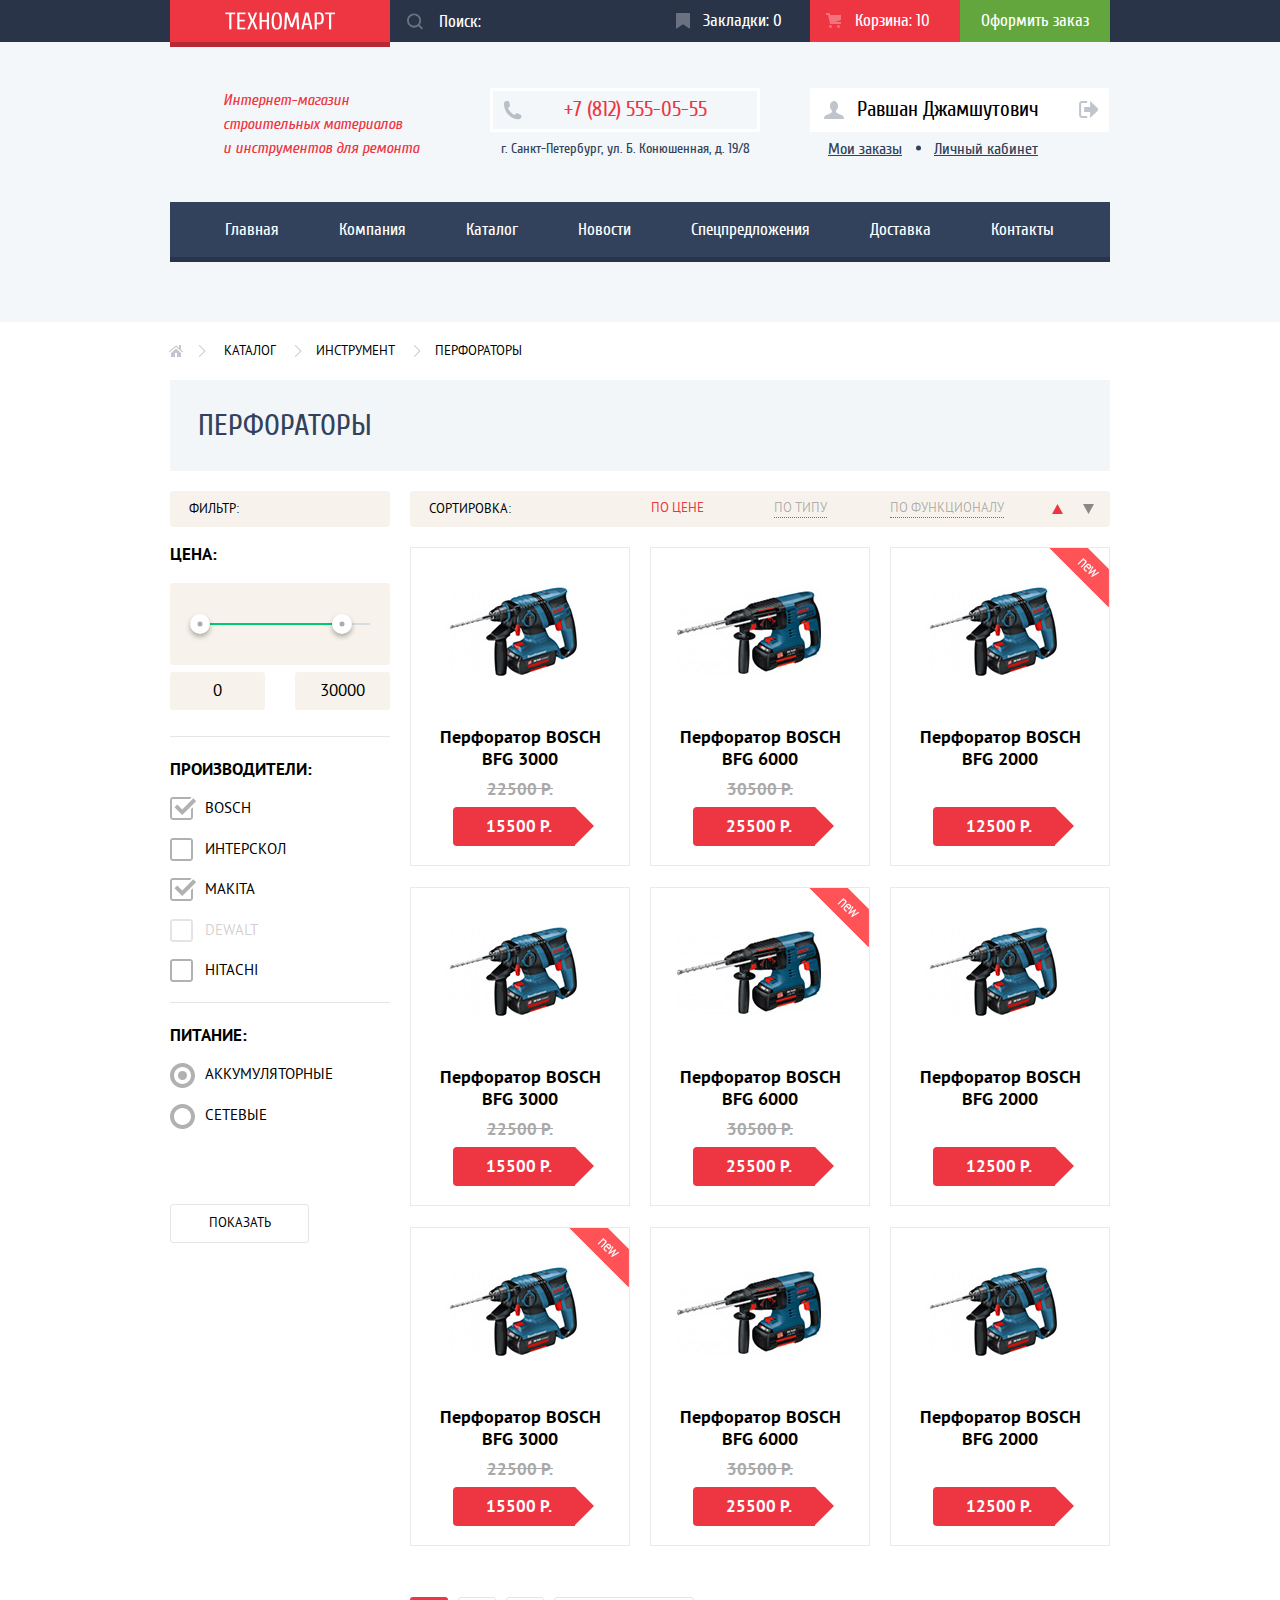
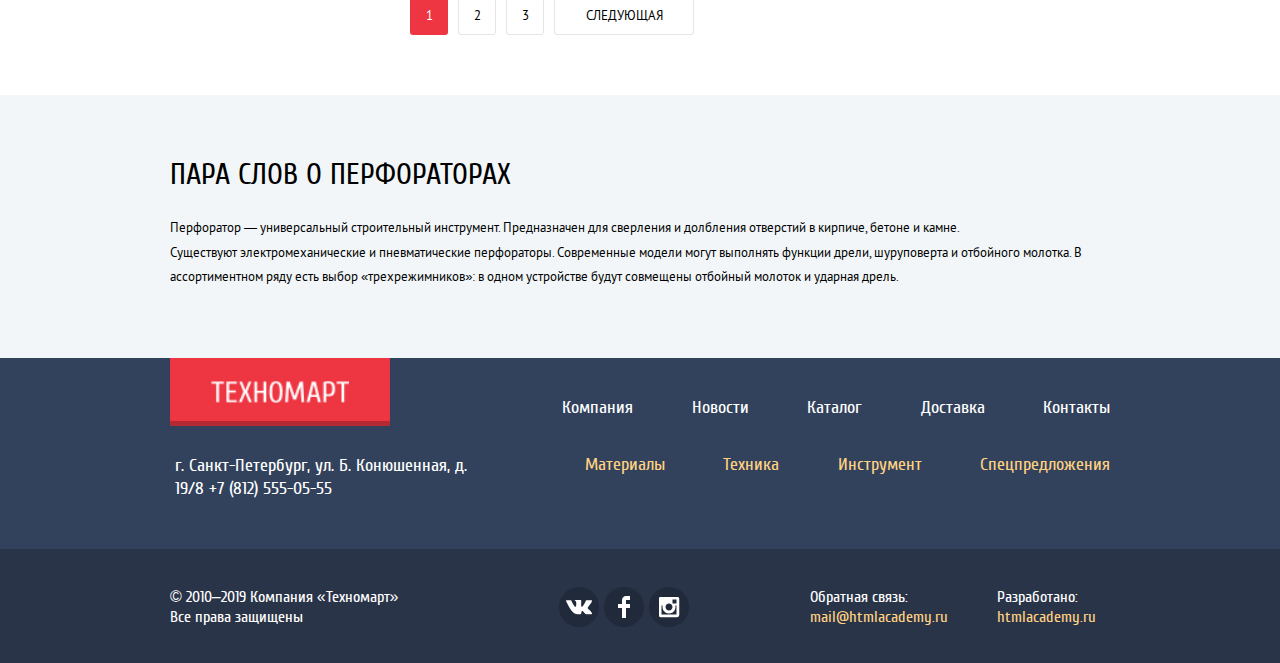
==== commit 5190dfac: "corrections of comments" ====
--- a/catalog.html
+++ b/catalog.html
@@ -28,7 +28,7 @@
     </div>
     <div class="substrate">
       <div class="container container_flex">
-        <h1 class="description">Интернет-магазин строительных материалов и инструментов для ремонта</h1>
+        <h1 class="description">Интернет-магазин строительных материалов &nbsp; и инструментов для ремонта</h1>
         <section class="contacts">
           <h2 class="visually-hidden">Контактные данные</h2>
           <p class="contacts__phone">+7 (812) 555-05-55</p>
@@ -84,8 +84,8 @@
               <div class="price-slider">
                 <div class="price-slider__line">
                   <div class="price-slider__line-fill"></div>
-                  <div class="price-slider__control price-slider__control-min" tabindex="0"></div>
-                  <div class="price-slider__control price-slider__control-max" tabindex="0"></div>
+                  <div class="price-slider__control price-slider__control-min" tabindex="0" aria-label="Стоимость от"></div>
+                  <div class="price-slider__control price-slider__control-max" tabindex="0" aria-label="Стоимость до"></div>
                 </div>
               </div>
               <div class="filters-product__price-item">
@@ -96,27 +96,26 @@
             <hr class="separator">
             <fieldset class="filters-product__group">
               <legend class="filters-product__group-title">Производители:</legend>
-              <input class="filters-product__choice" id="bosch" type="checkbox" name="manufacturers" value="Bosch"
-                checked>
+              <input class="filters-product__choice visually-hidden" id="bosch" type="checkbox" name="manufacturers" value="Bosch" checked>
               <label class="filters-product__manufacturers" for="bosch">Bosch</label>
-              <input class="filters-product__choice" id="interskol" type="checkbox" name="manufacturers" value="Интерскол">
+              <input class="filters-product__choice visually-hidden" id="interskol" type="checkbox" name="manufacturers" value="Интерскол">
               <label class="filters-product__manufacturers" for="interskol">Интерскол</label>
-              <input class="filters-product__choice" id="makita" type="checkbox" name="manufacturers" value="Makita"
+              <input class="filters-product__choice visually-hidden" id="makita" type="checkbox" name="manufacturers" value="Makita"
                 checked>
               <label class="filters-product__manufacturers" for="makita">Makita</label>
-              <input class="filters-product__choice" id="dewalt" type="checkbox" name="manufacturers" value="Dewalt" disabled>
+              <input class="filters-product__choice visually-hidden" id="dewalt" type="checkbox" name="manufacturers" value="Dewalt" disabled>
               <label class="filters-product__manufacturers" for="dewalt">Dewalt</label>
-              <input class="filters-product__choice" id="hitachi" type="checkbox" name="manufacturers" value="Hitachi">
+              <input class="filters-product__choice visually-hidden" id="hitachi" type="checkbox" name="manufacturers" value="Hitachi">
               <label class="filters-product__manufacturers" for="hitachi">Hitachi</label>
             </fieldset>
             <hr class="separator">
             <fieldset class="filters-product__group">
               <legend class="filters-product__group-title">Питание:</legend>
-              <input class="filters-product__choice" type="radio" name="power" id="rechargeable" value="rechargeable"
+              <input class="filters-product__choice visually-hidden" type="radio" name="power" id="rechargeable" value="rechargeable"
                 checked>
-              <label class="filters-product__type" for="rechargeable">Аккумуляторные</label>
-              <input class="filters-product__choice" type="radio" name="power" id="mains" value="mains">
-              <label class="filters-product__type" for="mains">Сетевые</label>
+              <label class="filters-product__type" for="rechargeable" tabindex="0">Аккумуляторные</label>
+              <input class="filters-product__choice visually-hidden" type="radio" name="power" id="mains" value="mains">
+              <label class="filters-product__type" for="mains" tabindex="0">Сетевые</label>
             </fieldset>
             <button class="filters-product__show">Показать</button>
           </form>
@@ -288,7 +287,7 @@
       <div class="footer__top container">
         <div class="footer__top_left">
           <a href="index.html" class="footer__top-logo-link"><img src="img/logo-header.png" width="138" height="23" alt="Техномарт"></a>
-          <p class="footer__top-address">г. Санкт-Петербург, ул. Б. Конюшенная, д. 19/8 <br> +7 (812) 555-05-55</p>
+          <p class="footer__top-address">г. Санкт-Петербург, ул. Б. Конюшенная, д. 19/8 +7 (812) 555-05-55</p>
         </div>
         <div class="footer__top_right">
           <ul class="footer__top-navigation">
@@ -312,7 +311,7 @@
     </div>
     <div class="footer-wrapper-bottom">
       <div class="footer__bottom container">
-        <p class="footer__bottom-copyright">© 2010–2019 Компания «Техномарт» <br> Все права защищены</p>
+        <p class="footer__bottom-copyright">© 2010–2019 Компания «Техномарт» Все права защищены</p>
         <ul class="footer__bottom-social">
           <li class="footer__bottom-social-item"><a href="#" class="footer__bottom-social-link footer__bottom-social-vk"
               aria-label="Техномарт в ВКонтакте"></a></li>
@@ -321,8 +320,8 @@
           <li class="footer__bottom-social-item"><a href="#" class="footer__bottom-social-link footer__bottom-social-inst"
               aria-label="Техномарт в Instagram"></a></li>
         </ul>
-        <p class="footer__bottom-communication">Обратная связь: <br> <a href="#" class="footer__bottom-communication-link">mail@htmlacademy.ru</a></p>
-        <p class="footer__bottom-developed">Разработано: <br> <a href="https://htmlacademy.ru/intensive/htmlcss" class="footer__bottom-developed-link">htmlacademy.ru</a></p>
+        <p class="footer__bottom-communication">Обратная связь: <a href="#" class="footer__bottom-communication-link">mail@htmlacademy.ru</a></p>
+        <p class="footer__bottom-developed">Разработано: <a href="https://htmlacademy.ru/intensive/htmlcss" class="footer__bottom-developed-link">htmlacademy.ru</a></p>
       </div>
     </div>
   </footer>
--- a/css/style.min.css
+++ b/css/style.min.css
@@ -1 +1 @@
-.container_flex,.header__logo-link{display:-webkit-box;display:-ms-flexbox}@font-face{font-family:Cuprum;src:url(../fonts/cuprum.woff) format("woff"),url(../fonts/cuprum.woff2) format("woff2");font-weight:400;font-style:normal}@font-face{font-family:Cuprum;src:url(../fonts/cuprumbold.woff) format("woff"),url(../fonts/cuprumbold.woff2) format("woff2");font-weight:700;font-style:normal}@font-face{font-family:Cuprum;src:url(../fonts/cuprumitalic.woff) format("woff"),url(../fonts/cuprumitalic.woff2) format("woff2");font-weight:400;font-style:italic}@font-face{font-family:Cuprum;src:url(../fonts/cuprumbolditalic.woff) format("woff"),url(../fonts/cuprumbolditalic.woff2) format("woff2");font-weight:700;font-style:italic}@font-face{font-family:Cuprum;src:url(../fonts/cuprumitalic.woff) format("woff"),url(../fonts/cuprumitalic.woff2) format("woff2");font-weight:400;font-style:italic}@font-face{font-family:"PT Sans";src:url(../fonts/ptsans.woff) format("woff"),url(../fonts/ptsans.woff2) format("woff2");font-weight:400;font-style:normal}@font-face{font-family:"PT Sans";src:url(../fonts/ptsansbold.woff) format("woff"),url(../fonts/ptsansbold.woff2) format("woff2");font-weight:700;font-style:normal}html{-webkit-box-sizing:border-box;box-sizing:border-box}*,::after,::before{-webkit-box-sizing:inherit;box-sizing:inherit}body{font-family:Cuprum,Arial,sans-serif;margin:0;font-size:18px;line-height:1.5}.product__discount,.product__name{font-family:"PT Sans",Arial,sans-serif;overflow:hidden}a{text-decoration:none}img{max-width:100%;height:auto}.visually-hidden{position:absolute;clip:rect(0 0 0 0);width:1px;height:1px;margin:-1px}.container{width:940px;margin:0 auto}.header__wrapper{height:42px;background-color:#293449}.container_flex{display:flex}.header__logo-link{position:relative;display:flex;-webkit-box-pack:center;-ms-flex-pack:center;justify-content:center;-webkit-box-align:center;-ms-flex-align:center;align-items:center;width:220px;height:42px;background-color:#ee3643;outline:0;-webkit-box-shadow:0 5px 0 #b52933;box-shadow:0 5px 0 #b52933}.substrate .container_flex,.user-order{display:-webkit-box;display:-ms-flexbox}.header__logo-link:focus,.header__logo-link:hover{background-color:#ca2c37}.header__logo-link:active{background-color:#ba2732}.user-order{display:flex}.search{position:relative}.search__label::after{position:absolute;top:50%;left:17px;width:17px;height:17px;content:"";background-image:url(../img/icons/icon-search.svg);background-repeat:no-repeat;opacity:.3;-webkit-transform:translateY(-50%);-ms-transform:translateY(-50%);transform:translateY(-50%)}.search__input,.user-order__link{position:relative;font-size:17px;outline:0}.search__input{padding-left:49px;width:270px;height:42px;background-color:#293449;border:none}.search__input:hover{background-color:#212a3a}.search__input:focus{background-color:#fff}.search__input:focus+.search__label::after,.search__input:hover+.search__label::after{opacity:1}.search__input:focus+.search__label::after{background-image:url(../img/icons/icon-search-red.svg)}.user-order__link{display:block;width:150px;padding:8px 0;color:rgba(255,255,255,1);text-align:center}.user-order__link_icon-bm::before,.user-order__link_icon-bt::before{position:absolute;top:50%;left:16px;width:16px;height:16px;content:"";background-repeat:no-repeat;opacity:.3;-ms-transform:translateY(-50%)}.user-order__link_pl{padding-left:15px}.user-order__link_icon-bm::before{background-image:url(../img/icons/icon-bookmark.svg);-webkit-transform:translateY(-50%);transform:translateY(-50%)}.user-order__link_icon-bt::before{background-image:url(../img/icons/cart-icon.svg);-webkit-transform:translateY(-50%);transform:translateY(-50%)}.contacts__phone::before,.user__navigation-login-link::before{top:50%;content:"";background-repeat:no-repeat;-ms-transform:translateY(-50%)}.user-order__link_bgc{background-color:#63a63e}.user-order__link_bgc:focus,.user-order__link_bgc:hover{background-color:#5fbb2d}.user-order__link_bgc:active{background-color:#518534;color:rgba(255,255,255,.6)}.user-order__link_icon-bm:focus,.user-order__link_icon-bm:hover{background-color:#212a3a}.user-order__link_icon-bm:active{background-color:#161d29;color:rgba(255,255,255,.6)}.user-order__link_icon-bt:focus,.user-order__link_icon-bt:hover{background-color:#212a3a}.user-order__link_icon-bt:active{background-color:#161d29;color:rgba(255,255,255,.6)}.user-order__link_icon-bm:focus::before,.user-order__link_icon-bm:hover::before,.user-order__link_icon-bt:focus::before,.user-order__link_icon-bt:hover::before{opacity:1}.user-order__link_icon-bm:active::before,.user-order__link_icon-bt:active::before{opacity:.3}.substrate .container_flex{display:flex;height:158px;padding:47px 0}.substrate{background-color:#f4f7f9;padding-bottom:60px}.description{width:210px;margin:0 0 0 53px;font-size:16px;font-style:italic;color:#ee3643}.contacts{width:270px;margin-left:58px;text-align:center}.contacts__phone{position:relative;width:270px;margin:0;padding:3px 3px 3px 23px;font-size:21px;color:#ee3643;border:3px solid #fff}.contacts__phone::before{position:absolute;left:10px;width:19px;height:19px;background-image:url(../img/icons/icon-phone.svg);-webkit-transform:translateY(-50%);transform:translateY(-50%)}.contacts__address{margin:7px 0 0;font-size:14px;color:#32425c}.user{margin-left:68px}.user__navigation{display:-webkit-box;display:-ms-flexbox;display:flex;margin:0;padding:0;list-style:none;text-align:center}.user__navigation-login-link,.user__navigation-registration-link{display:block;font-size:21px;color:rgba(0,0,0,1);background-color:#fff;outline:0}.user__navigation-login-link{position:relative;margin-right:10px;padding:6px 27px 6px 46px}.user__navigation-login-link::before{position:absolute;left:14px;width:20px;height:17px;background-image:url(../img/icons/icon-login.svg);opacity:.3;-webkit-transform:translateY(-50%);transform:translateY(-50%)}.user__navigation-registration-link{padding:6px 24px}.user__navigation-login-link:focus::before,.user__navigation-login-link:hover::before{opacity:1}.user__navigation-login-link:focus,.user__navigation-login-link:hover{color:rgba(238,54,67,1)}.user__navigation-login-link:active{color:rgba(0,0,0,.3)}.user__navigation-login-link:active:before{opacity:.3}.user__navigation-registration-link:focus,.user__navigation-registration-link:hover{color:rgba(238,54,67,1)}.user__navigation-registration-link:active{color:rgba(0,0,0,.3)}.main-navigation{padding:0 25px;background-color:#32425c;border-bottom:5px solid #293449}.main-navigation__list{display:-webkit-box;display:-ms-flexbox;display:flex;-ms-flex-pack:distribute;-ms-flex-wrap:wrap;flex-wrap:wrap;margin:0;padding:0;list-style:none}.main-navigation__list-link{display:block;padding:20px 30px;font-size:17px;color:rgba(255,255,255,1);line-height:.9;outline:0}.main-navigation__list-link:focus,.main-navigation__list-link:hover{background-color:#293449}.main-navigation__list-link:active{background-color:#1d2739;color:rgba(255,255,255,.5)}.offers{display:-webkit-box;display:-ms-flexbox;display:flex;-ms-flex-wrap:wrap;flex-wrap:wrap;margin-top:58px;margin-bottom:53px}.offers__item{position:relative;width:300px;height:123px;margin-bottom:20px;padding:20px 28px 22px 22px;color:#fff}.offers__item-delivery::after,.offers__item-discounts::after,.offers__item-material::after,.offers__item-technique::after,.offers__item-tools::after,.offers__item_new::before{position:absolute;background-repeat:no-repeat;content:""}.offers__link,.offers__slider-link{padding:9px 0;color:#fff;border-radius:3px;text-transform:uppercase;outline:0;text-align:center}.offers__title{margin:0;font-size:24px}.offers__item-material{background-color:#ffbf47;margin-right:20px}.offers__item-tools{background-color:#3bbce3;margin-right:20px}.offers__item-technique{background-color:#dc91d8}.offers__item-discounts{background-color:#8ed78f}.offers__item-delivery{margin-bottom:0;background-color:#ffc047}.offers__item-material::after{top:30px;left:212px;width:44px;height:65px;background-image:url(../img/icons/material-icons.svg)}.offers__item-tools::after{top:32px;left:197px;width:75px;height:61px;background-image:url(../img/icons/instrument-icons.svg)}.offers__item-technique::after{top:30px;left:192px;width:78px;height:62px;background-image:url(../img/icons/texnika-icons.svg)}.offers__item-discounts::after{top:25px;left:196px;width:59px;height:72px;background-image:url(../img/icons/sell-icons.svg)}.offers__item-delivery::after{top:31px;left:190px;width:78px;height:63px;background-image:url(../img/icons/transfer-icons.svg)}.offers__link{display:block;width:135px;margin-top:9px;margin-left:2px;font-size:14px;background-color:rgba(0,0,0,.1)}.offers__link:focus,.offers__link:hover{background-color:rgba(0,0,0,.2)}.offers__link:active{background-color:rgba(0,0,0,.3)}.offers__item_new::before{top:0;right:0;width:60px;height:59px;background-image:url(../img/new.png)}.offers__slider{position:relative;margin-right:20px}.offers__slider-item{position:relative;display:none;height:266px}.offers__slider-item_display{display:block}.offers__slider-title{position:absolute;top:13px;left:24px;margin:0;font-size:36px;font-weight:700;color:#fff;text-transform:uppercase}.offers__slider-subtitle{position:absolute;top:59px;left:25px;margin:0;font-size:18px;color:#fff}.offers__slider-link{position:absolute;left:26px;bottom:20px;display:block;width:195px;font-size:14px;background-color:#ee3643}.offers__slider-link:focus,.offers__slider-link:hover{background-color:#ca2c37}.offers__slider-link:active{background-color:#ba2732}.offers__slider-btn{position:absolute;top:50%;width:22px;height:40px;border:none;background-color:transparent;-webkit-transform:translateY(-50%);-ms-transform:translateY(-50%);transform:translateY(-50%);cursor:pointer}.offers__slide-indecator,.popup-map{-webkit-transform:translateX(-50%);-ms-transform:translateX(-50%)}.offers__slider-btn_left{left:25px;background-image:url(../img/icons/icon-left.svg);background-repeat:no-repeat}.offers__slider-btn_right{right:20px;background-image:url(../img/icons/icon-right.svg);background-repeat:no-repeat}.offers__slide-indecator{position:absolute;display:-webkit-box;display:-ms-flexbox;display:flex;bottom:37px;left:50%;transform:translateX(-50%)}.current-slide__item{position:relative;display:block;width:10px;height:10px;margin:0 5px;background-color:#fff;border-radius:50%}.current-slide__item_after::after{position:absolute;left:50%;top:50%;width:7px;height:7px;content:"";background-color:#ee3643;border-radius:50%;-webkit-transform:translate(-50%,-50%);-ms-transform:translate(-50%,-50%);transform:translate(-50%,-50%)}.wrapper-row{display:-webkit-box;display:-ms-flexbox;display:flex;-webkit-box-align:center;-ms-flex-align:center;align-items:center;height:89px;margin-bottom:20px;padding:0 24px 0 28px;background-color:#f9f5f0}.popular-title{margin:0 auto 0 0;font-size:30px;font-weight:400;color:#32425c;text-transform:uppercase}.popular-link{position:relative;right:0;display:block;width:253px;font-size:14px;color:#fff;padding:9px 0;text-align:center;text-transform:uppercase;background-color:#ee3643;border-radius:3px;outline:0}.popular-link:focus,.popular-link:hover{background-color:#ca2c37}.popular-link:active{background-color:#ba2732}.wrapper-product{display:-webkit-box;display:-ms-flexbox;display:flex;-webkit-box-pack:justify;-ms-flex-pack:justify;justify-content:space-between;-ms-flex-wrap:wrap;flex-wrap:wrap;text-align:center}.product{position:relative;width:220px;margin-bottom:21px;padding-bottom:19px;border:1px solid #eaeaea;cursor:pointer;outline:0}.product__about{text-align:center}.product__image{min-height:170px}.product__name{width:190px;max-height:42px;margin:auto;font-size:18px;line-height:1.2;font-weight:700}.product__discount{display:block;height:19px;margin-top:9px;font-size:17px;font-weight:700;color:#a9a9a9;text-decoration:line-through}.footer__bottom-communication-link:focus,.footer__bottom-communication-link:hover,.footer__bottom-developed-link:focus,.footer__bottom-developed-link:hover,.footer__bottom-navigation-link:focus,.footer__bottom-navigation-link:hover,.footer__top-navigation-link:focus,.footer__top-navigation-link:hover{text-decoration:underline}.product__price{position:relative;width:121.5px;margin:11px 0 0 42px;padding:5px 5px 5px 15px;font-family:"PT Sans",sans-serif;font-weight:700;color:#fff;font-size:17px;line-height:1.7;background-color:#ee3643;border-top-left-radius:4px;border-bottom-left-radius:4px}.product__price::after{position:absolute;right:-38px;top:0;content:"";border:19px solid transparent;border-left:19.5px solid #ee3643}.product__purchase{position:absolute;display:none;-webkit-box-orient:vertical;-webkit-box-direction:normal;-ms-flex-direction:column;flex-direction:column;-webkit-box-align:center;-ms-flex-align:center;align-items:center;top:0;width:100%;height:170px;padding-top:44px;background-color:#fff}.product__purchase-bookmark,.product__purchase-buy{display:block;width:135px;font-size:14px;line-height:1.1;cursor:pointer;text-transform:uppercase;outline:0}.product__purchase-buy{position:relative;padding:11px 47px;margin-bottom:9px;color:rgba(255,255,255,1);border:none;border-radius:3px;-webkit-box-shadow:inset 0 -3px 0 0 #367315;box-shadow:inset 0 -3px 0 0 #367315;background-color:#63a63e}.product__purchase-buy::before,.product_new::after{position:absolute;content:"";background-repeat:no-repeat}.product__purchase-bookmark{padding:9px 30px;color:rgba(50,66,92,1);border:3px solid #63a63e;border-radius:3px;background-color:#fff}.services__block-subtitle,.services__subtitle{font-family:"PT Sans",Arial,sans-serif;line-height:1.8}.product__purchase-buy::before{top:50%;left:16px;width:16px;height:15px;background-image:url(../img/icons/cart-icon.svg);opacity:.3;-webkit-transform:translateY(-50%);-ms-transform:translateY(-50%);transform:translateY(-50%)}.product_new::after{top:0;right:0;width:60px;height:59px;background-image:url(../img/new.png)}.product__purchase-buy:focus,.product__purchase-buy:hover{background-color:#5fbb2d}.product__purchase-buy:focus::before,.product__purchase-buy:hover::before{opacity:1}.product__purchase-buy:active{background-color:#518534}.product__purchase-bookmark:focus,.product__purchase-bookmark:hover{border-color:#32425c}.product__purchase-bookmark:active{opacity:.3}.product:focus,.product:hover{-webkit-box-shadow:0 5px 25px 0 rgba(41,52,73,.5);box-shadow:0 5px 25px 0 rgba(41,52,73,.5)}.product:focus .product__purchase,.product:hover .product__purchase{display:-webkit-box;display:-ms-flexbox;display:flex}.popular-manufacturers{margin-bottom:67px}.wrapper-manufacturers{display:-webkit-box;display:-ms-flexbox;display:flex;-ms-flex-wrap:wrap;flex-wrap:wrap;-webkit-box-pack:justify;-ms-flex-pack:justify;justify-content:space-between;margin-top:20px}.manufacturers__link{display:-webkit-box;display:-ms-flexbox;display:flex;-webkit-box-pack:center;-ms-flex-pack:center;justify-content:center;-webkit-box-align:center;-ms-flex-align:center;align-items:center;width:220px;height:145px;margin-bottom:20px;border:1px solid #eaeaea;outline:0}.manufacturers__link:focus,.manufacturers__link:hover{-webkit-box-shadow:0 5px 25px 0 rgba(41,52,73,.5);box-shadow:0 5px 25px 0 rgba(41,52,73,.5)}.services{margin-bottom:70px;padding:53px 0 99px;background-color:#f4f8fa}.services__title{margin:0 0 21px;font-size:30px;font-weight:400;text-transform:uppercase}.services__subtitle{width:400px;margin:0;font-size:13px}.wrapper-service{display:-webkit-box;display:-ms-flexbox;display:flex;height:256px}.services__block{margin-top:31px;margin-left:80px}.services__block-item{position:relative;display:none}.services__block_display{display:block}.services__control{position:relative;display:-webkit-box;display:-ms-flexbox;display:flex;-webkit-box-orient:vertical;-webkit-box-direction:normal;-ms-flex-direction:column;flex-direction:column;width:240px;margin:70px 0 0}.services__block-credit::after,.services__block-delivery::after,.services__block-guarantee::after,.services__control::after{position:absolute;content:""}.services__control::after{top:-45px;right:0;width:10px;height:279px;background-image:url(../img/img-slider/slider__service-after.png);background-repeat:no-repeat}.services__control-btn{padding:19px 0 19px 22px;font-size:21px;font-weight:700;color:#fff;text-align:left;background-color:#32425c;border:none;-webkit-box-shadow:0 1px 0 0 #293449,inset 0 1px 0 0 #405069;box-shadow:0 1px 0 0 #293449,inset 0 1px 0 0 #405069;cursor:pointer;outline:0}.services__control :first-child{-webkit-box-shadow:0 1px 0 0 #fff,inset 0 1px 0 0 #fff;box-shadow:0 1px 0 0 #fff,inset 0 1px 0 0 #fff}.services__control :last-child{-webkit-box-shadow:inset 0 1px 0 0 #405069;box-shadow:inset 0 1px 0 0 #405069}.services__control-btn_active{color:#32425c;background-color:#fff}.services__control-btn:focus,.services__control-btn:hover{background-color:#293449}.services__control .services__control-btn_active:focus,.services__control .services__control-btn_active:hover{background-color:#fff}.services__block-title{margin-bottom:0;font-size:36px;font-weight:400;color:#32425c;text-transform:uppercase}.services__block-subtitle{margin-top:16px;font-size:13px;overflow:hidden}.services__block-delivery .services__block-subtitle{max-width:280px;max-height:90px}.services__block-guarantee .services__block-subtitle{max-width:380px;max-height:120px}.services__block-credit .services__block-subtitle{max-width:280px;max-height:90px}.services__block-delivery::after{top:29px;left:150px;width:468px;height:261px;background-image:url(../img/img-slider/slide__service-img1.png);background-repeat:no-repeat}.services__block-guarantee::after{left:240px;top:7px;width:389px;height:283px;background-image:url(../img/img-slider/slide__service-img2.png);background-repeat:no-repeat}.services__block-credit::after{left:165px;top:5px;width:465px;height:285px;background-image:url(../img/img-slider/slide__service-img3.png);background-repeat:no-repeat}.popup-map__close,.write-us__close{background-image:url(../img/icons/close-form.svg);background-repeat:no-repeat;cursor:pointer}.services__block-link{position:relative;display:block;width:195px;margin-top:29px;padding:9px 0;font-size:14px;color:#fff;text-align:center;text-transform:uppercase;background-color:#ee3643;border-radius:3px;outline:0}.services__block-link:focus,.services__block-link:hover{background-color:#ca2c37}.services__block-link:active{background-color:#ba2732}.about{display:-webkit-box;display:-ms-flexbox;display:flex;-webkit-box-pack:justify;-ms-flex-pack:justify;justify-content:space-between;margin-bottom:87px}.about__us{width:530px}.about__us-title{margin:0;font-size:30px;font-weight:400;text-transform:uppercase}.about__us-subtitle,.about__us-transportation{font-size:13px;line-height:1.8;font-family:"PT Sans",Arial,sans-serif}.about__us-subtitle{margin-top:20px}.about__us-transportation{margin-top:26px}.company-transportation{margin:0;padding:0;list-style:none}.company-transportation__item{position:relative;padding-left:37px;line-height:2.23}.company-transportation__item::before{position:absolute;top:19px;left:0;width:25px;height:2px;content:"";background-color:#ee3643}.about__contacts-write-us,.about__us-read-more{position:relative;display:block;padding:8px 0;color:#fff;text-transform:uppercase;text-align:center}.about__us-read-more{width:220px;margin-top:27px;font-size:14px;background-color:#ee3643;border-radius:3px;outline:0}.about__us-read-more:focus,.about__us-read-more:hover{background-color:#ca2c37}.about__us-read-more:active{background-color:#ba2732}.about__contacts{width:300px}.about__contacts-title{margin:0;font-size:30px;font-weight:400;text-transform:uppercase}.about__contacts-pick-up{margin-top:20px;margin-bottom:34px;font-family:"PT Sans",Arial,sans-serif;font-size:13px;line-height:1.8}.about__map{cursor:pointer}.about__contacts-write-us{width:100%;margin-top:32px;font-size:14px;background-color:#ee3643;border:none;border-radius:3px;cursor:pointer;outline:0}.write-us__input,.write-us__textarea{font-size:13px;font-family:"PT Sans",Arial,sans-serif;outline:0}.about__contacts-write-us:focus,.about__contacts-write-us:hover{background-color:#ca2c37}.about__contacts-write-us:active{background-color:#ba2732}.popup-map{position:fixed;display:none;top:10%;left:50%;width:940px;height:446px;overflow:hidden;transform:translateX(-50%);-webkit-box-shadow:0 0 14.72px 1.28px rgba(47,42,43,.5);box-shadow:0 0 14.72px 1.28px rgba(47,42,43,.5)}.popup-order,.write-us{-ms-transform:translateX(-50%)}.popup-map__img{position:absolute;z-index:-1}.popup-map__close{position:absolute;top:13px;right:10px;z-index:999;width:21px;height:21px;background-color:transparent;border:none}.popup-map_display{display:block}.ymaps-2-1-72-controls__toolbar_right{margin-right:34px}.write-us{position:fixed;display:none;top:10%;left:50%;z-index:1000;width:620px;height:430px;background-color:#fff;border-top:7px solid #ff5358;-webkit-transform:translateX(-50%);transform:translateX(-50%);-webkit-box-shadow:0 20px 40px 0 rgba(0,0,0,.75);box-shadow:0 20px 40px 0 rgba(0,0,0,.75)}.footer__bottom-social-fb::after,.footer__bottom-social-vk::after{-webkit-transform:translate(-50%,-50%);-ms-transform:translate(-50%,-50%)}.write-us_display{display:block;-webkit-animation:bounce .6s;animation:bounce .6s}.footer__top,.wrapper-answer{display:-webkit-box;display:-ms-flexbox}.write-us_error{-webkit-animation:shake .6s;animation:shake .6s}.wrapper-answer{display:flex;-ms-flex-wrap:wrap;flex-wrap:wrap;padding:55px 80px 37px}.wrapper-email,.wrapper-name{margin:0;width:220px}.wrapper-text{margin:21px 0 0}.wrapper-name{margin-right:20px}.write-us__input{width:100%;height:38px;padding-left:15px;border:2px solid #dee3e4;border-radius:3px}.write-us__textarea{padding:12px 15px;border:2px solid #dee3e4;border-radius:3px;resize:none}.wrapper-answer-btn{padding:37px 80px;background-color:#f4f4f4}.write-us__submit{width:460px;padding:9px 0;font-size:14px;color:#fff;text-transform:uppercase;background-color:#ee3643;border:none;border-radius:3px;cursor:pointer;outline:0}.write-us__submit:focus,.write-us__submit:hover{background-color:#ca2c37}.write-us__submit:active{background-color:#ba2732}.wrapper-email_error,.wrapper-name_error{border-color:#ee3643}.write-us__close{position:absolute;top:16px;right:9px;width:21px;height:21px;background-color:transparent;border:none}.footer-wrapper-top{background-color:#32425c}.footer-wrapper-bottom{background-color:#293449}.footer__top{display:flex;padding-bottom:48px}.footer__top-logo-link{display:-webkit-box;display:-ms-flexbox;display:flex;-webkit-box-pack:center;-ms-flex-pack:center;justify-content:center;-webkit-box-align:center;-ms-flex-align:center;align-items:center;width:220px;height:68px;background-color:#ee3643;-webkit-box-shadow:inset 0 -5px 0 #b52933;box-shadow:inset 0 -5px 0 #b52933;cursor:pointer}.footer__bottom-navigation,.footer__top-navigation{-webkit-box-pack:justify;padding:0;list-style:none}.footer__top-address{margin:28px 0 0 5px;color:#fff;line-height:1.3}.footer__top-navigation{display:-webkit-box;display:-ms-flexbox;display:flex;-ms-flex-pack:justify;justify-content:space-between;-ms-flex-wrap:wrap;flex-wrap:wrap;width:548px;margin:36px 0 0 63px}.footer__top-navigation-link{color:#fff;outline:0}.footer__bottom-navigation{display:-webkit-box;display:-ms-flexbox;display:flex;-ms-flex-pack:justify;justify-content:space-between;width:525px;margin:30px 0 0 86px}.footer__bottom-navigation-link{color:#ffd180;outline:0}.footer__top-logo-link:focus,.footer__top-logo-link:hover{background-color:#ca2c37}.footer__top-logo-link:active{background-color:#ba2732}.footer__bottom-navigation-link:active,.footer__top-navigation-link:active{opacity:.5}.footer__bottom{display:-webkit-box;display:-ms-flexbox;display:flex;-webkit-box-pack:justify;-ms-flex-pack:justify;justify-content:space-between;padding:38px 0 31px}.footer__bottom-copyright{margin:0;font-size:16px;color:#fff;line-height:1.3}.footer__bottom-social{display:-webkit-box;display:-ms-flexbox;display:flex;margin:0 0 0 104px;padding:0;list-style:none}.footer__bottom-social-link{position:relative;display:block;width:40px;height:40px;border-radius:50%;background-color:#212a3a;outline:0}.footer__bottom-social-fb::after,.footer__bottom-social-inst::after,.footer__bottom-social-vk::after{position:absolute;left:50%;content:"";background-repeat:no-repeat;top:50%}.user__navigation-logged,.wrapper-col{display:-webkit-box;display:-ms-flexbox}.footer__bottom-social-link:active,.footer__bottom-social-link:focus,.footer__bottom-social-link:hover,.user-order__link_bg{background-color:#ee3643}.footer__bottom-social :nth-child(2){margin-left:5px;margin-right:5px}.footer__bottom-social-vk::after{width:26px;height:15px;background-image:url(../img/icons/vk-icon.svg);transform:translate(-50%,-50%)}.footer__bottom-social-fb::after{width:12px;height:22px;background-image:url(../img/icons/fb-icon.svg);transform:translate(-50%,-50%)}.footer__bottom-social-inst::after{width:21px;height:21px;background-image:url(../img/icons/insta-icon.svg);-webkit-transform:translate(-50%,-50%);-ms-transform:translate(-50%,-50%);transform:translate(-50%,-50%)}.footer__bottom-communication,.footer__bottom-developed{margin:0;font-size:16px;color:#fff;line-height:1.3}.footer__bottom-communication-link,.footer__bottom-developed-link{color:#ffd180;outline:0}.footer__bottom-communication{margin-left:70px}.footer__bottom-developed{margin-right:13px}.footer__bottom-communication-link:active,.footer__bottom-developed-link:active{color:#ee3643;text-decoration:none}.user-logged{margin-left:50px}.user__navigation-logged{position:relative;display:flex;-ms-flex-wrap:wrap;flex-wrap:wrap;width:299px;margin:0;padding:0;list-style:none}.user__navigation-logged-in{margin-bottom:3px}.user__navigation-logged-in-link{position:relative;display:block;width:299px;padding:6px 0 6px 47px;font-size:21px;color:rgba(0,0,0,1);background-color:#fff;outline:0}.user__navigation-logged-in-link::before,.user__navigation-out-link::before{position:absolute;width:20px;height:18px;opacity:.3;background-repeat:no-repeat;content:""}.user__navigation-logged-in-link::before{top:50%;left:14px;background-image:url(../img/icons/icon-user.svg);-webkit-transform:translateY(-50%);-ms-transform:translateY(-50%);transform:translateY(-50%)}.user__navigation-out-link::before{top:13px;right:11px;background-image:url(../img/icons/icon-logout.svg)}.user__navigation-order-link,.user__navigation-profile-link{font-size:16px;color:rgba(50,66,92,1);text-decoration:underline;outline:0}.user__navigation-order{position:relative;margin-left:18px}.user__navigation-profile{margin-left:32px}.user__navigation-order::after{position:absolute;top:50%;right:-19px;width:5px;height:5px;content:"";border-radius:50%;background-color:#32425c;-webkit-transform:translateY(-50%);-ms-transform:translateY(-50%);transform:translateY(-50%)}.user__navigation-logged-in-link:focus+.user__navigation-out-link::before,.user__navigation-logged-in-link:focus::before,.user__navigation-logged-in-link:hover+.user__navigation-out-link::before,.user__navigation-logged-in-link:hover::before{opacity:1}.user__navigation-logged-in-link:active{color:rgba(0,0,0,.3)}.user__navigation-logged-in-link:active+.user__navigation-out-link::before,.user__navigation-logged-in-link:active::before{opacity:.3}.user__navigation-order-link:focus,.user__navigation-order-link:hover,.user__navigation-profile-link:focus,.user__navigation-profile-link:hover{color:#ee3643}.user__navigation-order-link:active,.user__navigation-profile-link:active{color:rgba(50,66,92,.3)}.wrapper-col{display:flex}.breadcrumbs{display:-webkit-box;display:-ms-flexbox;display:flex;margin:20px 0;padding:0;list-style:none}.breadcrumbs__link{position:relative;display:block;margin-right:40px;font-family:"PT Sans",Arial,sans-serif;font-size:13px;line-height:1.4;color:#000;text-transform:uppercase}.breadcrumbs__link_mr::before,.breadcrumbs__trail::after{position:absolute;top:3px;height:12px;background-repeat:no-repeat;content:""}.breadcrumbs__link_mr{margin-right:54px}.breadcrumbs__link_mr::before{left:-2px;width:15px;background-image:url(../img/icons/icon-home.svg)}.breadcrumbs__link_mr::after{right:-36px}.breadcrumbs__trail::after{right:-26px;width:8px;background-image:url(../img/icons/icon-right-small.svg)}.name-product{margin-bottom:20px;padding:23px 0 23px 28px;background-color:#f2f6f8}.name-product__title{margin:0;font-size:30px;font-weight:400;color:#32425c;text-transform:uppercase}.filters-product{width:220px;margin-right:20px}.filters-product__price{display:block;margin-bottom:15px;padding:9px 9px 9px 19px;font-family:"PT Sans",Arial,sans-serif;font-size:13px;line-height:1.4;text-transform:uppercase;background-color:#f7f3ec;border-radius:3px}.filters-product__group-title,.filters-product__price-input,.filters-product__price-title{font-size:17px;font-family:"PT Sans",Arial,sans-serif}.filters-product__price-group{margin:0 0 26px;padding:0;border:none}.filters-product__price-title{margin-bottom:15px;font-weight:700;text-transform:uppercase}.price-slider{margin-bottom:7px;width:100%;padding:40px 20px;background-color:#f7f3ec;border-radius:3px}.price-slider__line{position:relative;width:100%;height:2px;background-color:#d7dcde}.price-slider__line-fill{width:90%;height:2px;background-color:#00ca74}.price-slider__control{position:absolute;top:50%;width:20px;height:20px;background-color:#fff;border-radius:50%;-webkit-box-shadow:0 3px 5px 0 rgba(0,0,0,.3);box-shadow:0 3px 5px 0 rgba(0,0,0,.3);-webkit-transform:translateY(-50%);-ms-transform:translateY(-50%);transform:translateY(-50%);cursor:pointer;outline:0}.price-slider__control::after{position:absolute;top:50%;left:50%;width:5px;height:5px;content:"";background-color:#ababab;border-radius:50%;-webkit-transform:translate(-50%,-50%);-ms-transform:translate(-50%,-50%);transform:translate(-50%,-50%)}.price-slider__control-min{left:0}.price-slider__control-max{right:10%}.filters-product__price-item{display:-webkit-box;display:-ms-flexbox;display:flex;-webkit-box-pack:justify;-ms-flex-pack:justify;justify-content:space-between;height:38px}.filters-product__price-input{width:95px;text-align:center;background-color:#f7f3ec;border:none;border-radius:3px;outline:0}.filters-product__choice{display:none}.filters-product__group,.sorting{display:-webkit-box;display:-ms-flexbox}.separator{width:100%;height:1px;background-color:#e5e5e5;border:none}.filters-product__group{display:flex;-webkit-box-orient:vertical;-webkit-box-direction:normal;-ms-flex-direction:column;flex-direction:column;margin:20px 0 5px;padding:0;border:none}.filters-product__group :last-child{margin-bottom:11px}.filters-product__group-title{margin-bottom:15px;font-weight:700;text-transform:uppercase}.filters-product__manufacturers,.filters-product__type{position:relative;display:block;margin-bottom:18px;padding-left:35px;font-family:"PT Sans",Arial,sans-serif;font-size:15px;text-transform:uppercase;cursor:pointer}.filters-product__manufacturers::before,.filters-product__type::before{position:absolute;top:0;left:0;content:"";background-repeat:no-repeat;opacity:.3}.filters-product__show,.sorting__link,.sorting__title{font-size:13px;text-transform:uppercase;font-family:"PT Sans",Arial,sans-serif}.filters-product__manufacturers::before{width:27px;height:23px;background-image:url(../img/icons/checkbox-off.svg)}.filters-product__choice:checked+.filters-product__manufacturers::before{background-image:url(../img/icons/checkbox-on.svg)}.filters-product__type::before{width:25px;height:25px;background-image:url(../img/icons/radio-off.svg)}.filters-product__manufacturers:focus::before,.filters-product__manufacturers:hover::before,.filters-product__type:focus::before,.filters-product__type:hover::before{opacity:.4}.filters-product__choice:checked+.filters-product__type::before{background-image:url(../img/icons/radio-on.svg)}.filters-product__choice:disabled+.filters-product__manufacturers,.filters-product__choice:disabled+.filters-product__type{color:rgba(0,0,0,.2)}.filters-product__choice:disabled+.filters-product__manufacturers::before,.filters-product__choice:disabled+.filters-product__type::before{opacity:.1}.filters-product__show{width:139px;margin-top:62px;padding:11px 0;background-color:#fff;border:1px solid #e5e5e5;border-radius:3px;cursor:pointer}.catalog-product{width:700px}.sorting{display:flex;margin-bottom:20px;padding:9px 9px 9px 19px;background-color:#f7f3ec;border-radius:3px}.sorting__title{margin:0;font-weight:400;line-height:1.4}.sorting__list{display:-webkit-box;display:-ms-flexbox;display:flex;-webkit-box-pack:justify;-ms-flex-pack:justify;justify-content:space-between;width:100%;margin:0 0 0 140px;padding:0;list-style:none}.sorting__link,.sorting__link-down,.sorting__link-up{position:relative;display:block;outline:0}.sorting__link{font-weight:400;color:rgba(0,0,0,.3);line-height:1.3;border-bottom:1px dotted #ee3643}.sorting__link:focus,.sorting__link:hover{color:rgba(0,0,0,1);border-bottom:1px solid #ee3643}.sorting__list :nth-child(2){margin-left:21px}.sorting__list :nth-child(3){margin-left:15px}.sorting__link-down::after,.sorting__link-up::after{position:absolute;top:4px;width:11px;height:10px;opacity:.5;content:"";background-repeat:no-repeat}.sorting__link-up::after{left:-1px;background-image:url(../img/icons/icon-up-dir.svg)}.sorting__link-down::after{left:-18px;background-image:url(../img/icons/icon-down-dir.svg)}.sorting__link-up_active::after{opacity:1;background-image:url(../img/icons/icon-up-dir-red..svg)}.sorting__link-down:focus::after,.sorting__link-down:hover::after,.sorting__link-up:focus::after,.sorting__link-up:hover::after{opacity:1}.sorting__link_active{color:#ee3643;border-bottom:none}.popup-order{position:fixed;top:10%;left:50%;z-index:996;display:none;width:620px;height:282px;background-color:#fff;border-top:7px solid #ee3643;-webkit-transform:translateX(-50%);transform:translateX(-50%);-webkit-box-shadow:0 0 14.72px 1.28px rgba(47,42,43,.5);box-shadow:0 0 14.72px 1.28px rgba(47,42,43,.5)}.page,.wrapper-popup-order__link{display:-webkit-box;display:-ms-flexbox}.popup-order__close{position:absolute;top:13px;right:10px;z-index:997;width:21px;height:21px;background-image:url(../img/icons/close-form.svg);background-repeat:no-repeat;background-color:transparent;border:none;cursor:pointer}.wrapper-popup-order__title{padding:50px 124px 68px 178px}.popup-order__title{position:relative;margin:0;font-size:30px;font-weight:400}.popup-order__title::before{position:absolute;top:-10px;left:-90px;width:66px;height:66px;content:"";background-image:url(../img/icons/success.svg);background-repeat:no-repeat}.wrapper-popup-order__link{display:flex;-webkit-box-pack:center;-ms-flex-pack:center;justify-content:center;-webkit-box-align:center;-ms-flex-align:center;align-items:center;width:100%;height:112px;background-color:#f1f1f1}.popup-order__link{display:block;width:220px;margin:0 20px;padding:12px 0;font-size:14px;line-height:1;color:#000;text-align:center;text-transform:uppercase;background-color:#fff;border-radius:3px;outline:0}.popup-modal__order_red{color:#fff;background-color:#ee3643}.popup-modal__order_red:focus,.popup-modal__order_red:hover{background-color:#ca2c37}.popup-modal__order_red:active{background-color:#ba2732}.popup-order_display{display:block;-webkit-animation:bounce .6s;animation:bounce .6s}.page{display:flex;margin-top:30px}.page__link{display:-webkit-box;display:-ms-flexbox;display:flex;-webkit-box-pack:center;-ms-flex-pack:center;justify-content:center;-webkit-box-align:center;-ms-flex-align:center;align-items:center;width:38px;height:38px;margin-right:10px;font-family:"PT Sans",Arial,sans-serif;font-size:13px;color:#000;border:1px solid #e5e5e5;border-radius:3px;outline:0}.page__link_active{color:#fff;background-color:#ee3643;border:none}.page__link-next{width:140px;text-transform:uppercase}.page__link:focus,.page__link:hover{border:1px solid #bdc6ca}.page__link:active{color:#000;border:1px solid #ee3643}.wrapper-about-product{margin-top:60px;background-color:#f2f6f8}.about-product{padding:57px 0 68px}.about-product__subtitle,.about-product__title{margin:0}.about-product__title{font-size:30px;font-weight:400;text-transform:uppercase}.about-product__subtitle{margin-top:19px;font-family:"PT Sans",Arial,sans-serif;font-size:13px;line-height:1.9}@-webkit-keyframes bounce{60%,75%,90%,from,to{-webkit-animation-timing-function:cubic-bezier(0,.61,.355,1);animation-timing-function:cubic-bezier(0,.61,.355,1)}0%{-webkit-transform:translate(-50%,-3000px);-ms-transform:translate(-50%,-3000px);transform:translate(-50%,-3000px)}60%{-webkit-transform:translate(-50%,25px);-ms-transform:translate(-50%,25px);transform:translate(-50%,25px)}75%{-webkit-transform:translate(-50%,-10px);-ms-transform:translate(-50%,-10px);transform:translate3d(-50%,-10px)}90%{-webkit-transform:translate(-50%,5px);-ms-transform:translate(-50%,5px);transform:translate(-50%,5px)}to{-webkit-transform:translate(-50%,0);-ms-transform:translate(-50%,0);transform:translate(-50%,0)}}@keyframes bounce{60%,75%,90%,from,to{-webkit-animation-timing-function:cubic-bezier(0,.61,.355,1);animation-timing-function:cubic-bezier(0,.61,.355,1)}0%{-webkit-transform:translate(-50%,-3000px);-ms-transform:translate(-50%,-3000px);transform:translate(-50%,-3000px)}60%{-webkit-transform:translate(-50%,25px);-ms-transform:translate(-50%,25px);transform:translate(-50%,25px)}75%{-webkit-transform:translate(-50%,-10px);-ms-transform:translate(-50%,-10px);transform:translate(-50%,-10px)}90%{-webkit-transform:translate(-50%,5px);-ms-transform:translate(-50%,5px);transform:translate(-50%,5px)}to{-webkit-transform:translate(-50%,0);-ms-transform:translate(-50%,0);transform:translate(-50%,0)}}@-webkit-keyframes shake{from,to{-webkit-transform:translate(-50%,0);-ms-transform:translate(-50%,0);transform:translate(-50%,0)}10%,30%,50%,70%,90%{-webkit-transform:translate(-51%,0);-ms-transform:translate(-51%,0);transform:translate(-51%,0)}20%,40%,60%,80%{-webkit-transform:translate(-49%,0);-ms-transform:translate(-49%,0);transform:translate(-49%,0)}}@keyframes shake{from,to{-webkit-transform:translate(-50%,0);-ms-transform:translate(-50%,0);transform:translate(-50%,0)}10%,30%,50%,70%,90%{-webkit-transform:translate(-51%,0);-ms-transform:translate(-51%,0);transform:translate(-51%,0)}20%,40%,60%,80%{-webkit-transform:translate(-49%,0);-ms-transform:translate(-49%,0);transform:translate(-49%,0)}}
+.container_flex,.header__logo-link{display:-webkit-box;display:-ms-flexbox}@font-face{font-family:Cuprum;src:url(../fonts/cuprum.woff) format("woff"),url(../fonts/cuprum.woff2) format("woff2");font-weight:400;font-style:normal}@font-face{font-family:Cuprum;src:url(../fonts/cuprumbold.woff) format("woff"),url(../fonts/cuprumbold.woff2) format("woff2");font-weight:700;font-style:normal}@font-face{font-family:Cuprum;src:url(../fonts/cuprumitalic.woff) format("woff"),url(../fonts/cuprumitalic.woff2) format("woff2");font-weight:400;font-style:italic}@font-face{font-family:Cuprum;src:url(../fonts/cuprumbolditalic.woff) format("woff"),url(../fonts/cuprumbolditalic.woff2) format("woff2");font-weight:700;font-style:italic}@font-face{font-family:Cuprum;src:url(../fonts/cuprumitalic.woff) format("woff"),url(../fonts/cuprumitalic.woff2) format("woff2");font-weight:400;font-style:italic}@font-face{font-family:"PT Sans";src:url(../fonts/ptsans.woff) format("woff"),url(../fonts/ptsans.woff2) format("woff2");font-weight:400;font-style:normal}@font-face{font-family:"PT Sans";src:url(../fonts/ptsansbold.woff) format("woff"),url(../fonts/ptsansbold.woff2) format("woff2");font-weight:700;font-style:normal}html{-webkit-box-sizing:border-box;box-sizing:border-box}*,::after,::before{-webkit-box-sizing:inherit;box-sizing:inherit}body{font-family:Cuprum,Arial,sans-serif;margin:0;font-size:18px;line-height:1.5}.product__discount,.product__name{font-family:"PT Sans",Arial,sans-serif;overflow:hidden}a{text-decoration:none}img{max-width:100%;height:auto}.visually-hidden{position:absolute;clip:rect(0 0 0 0);width:1px;height:1px;margin:-1px}.container{width:940px;margin:0 auto}.header__wrapper{height:42px;background-color:#293449}.container_flex{display:flex}.header__logo-link{position:relative;display:flex;-webkit-box-pack:center;-ms-flex-pack:center;justify-content:center;-webkit-box-align:center;-ms-flex-align:center;align-items:center;width:220px;height:42px;background-color:#ee3643;outline:0;-webkit-box-shadow:0 5px 0 #b52933;box-shadow:0 5px 0 #b52933}.substrate .container_flex,.user-order{display:-webkit-box;display:-ms-flexbox}.header__logo-link:focus,.header__logo-link:hover{background-color:#ca2c37}.header__logo-link:active{background-color:#ba2732}.user-order{display:flex}.search{position:relative}.search__label::after{position:absolute;top:50%;left:17px;width:17px;height:17px;content:"";background-image:url(../img/icons/icon-search.svg);background-repeat:no-repeat;opacity:.3;-webkit-transform:translateY(-50%);-ms-transform:translateY(-50%);transform:translateY(-50%)}.search__input,.user-order__link{position:relative;font-size:17px;outline:0}.search__input{padding-left:49px;width:270px;height:42px;font-weight:400;background-color:#293449;border:none}.search__input::placeholder{color:#fff}.search__input::-webkit-input-placeholder{opacity:1;color:#fff}.search__input::-moz-placeholder{opacity:1;color:#fff}.search__input:-ms-input-placeholder{color:#fff}.search__input::-ms-input-placeholder{color:#fff}.search__input:hover{background-color:#212a3a}.search__input:focus{background-color:#fff}.search__input:focus+.search__label::after,.search__input:hover+.search__label::after{opacity:1}.search__input:focus+.search__label::after{background-image:url(../img/icons/icon-search-red.svg)}.user-order__link{display:block;width:150px;padding:8px 0;color:rgba(255,255,255,1);text-align:center}.user-order__link_icon-bm::before,.user-order__link_icon-bt::before{position:absolute;top:50%;left:16px;width:16px;height:16px;content:"";background-repeat:no-repeat;opacity:.3;-ms-transform:translateY(-50%)}.user-order__link_pl{padding-left:15px}.user-order__link_icon-bm::before{background-image:url(../img/icons/icon-bookmark.svg);-webkit-transform:translateY(-50%);transform:translateY(-50%)}.user-order__link_icon-bt::before{background-image:url(../img/icons/cart-icon.svg);-webkit-transform:translateY(-50%);transform:translateY(-50%)}.contacts__phone::before,.user__navigation-login-link::before{top:50%;content:"";background-repeat:no-repeat;-ms-transform:translateY(-50%)}.user-order__link_bgc{background-color:#63a63e}.user-order__link_bgc:focus,.user-order__link_bgc:hover{background-color:#5fbb2d}.user-order__link_bgc:active{background-color:#518534;color:rgba(255,255,255,.6)}.user-order__link_icon-bm:focus,.user-order__link_icon-bm:hover{background-color:#212a3a}.user-order__link_icon-bm:active{background-color:#161d29;color:rgba(255,255,255,.6)}.user-order__link_icon-bt:focus,.user-order__link_icon-bt:hover{background-color:#212a3a}.user-order__link_icon-bt:active{background-color:#161d29;color:rgba(255,255,255,.6)}.user-order__link_icon-bm:focus::before,.user-order__link_icon-bm:hover::before,.user-order__link_icon-bt:focus::before,.user-order__link_icon-bt:hover::before{opacity:1}.user-order__link_icon-bm:active::before,.user-order__link_icon-bt:active::before{opacity:.3}.substrate .container_flex{display:flex;padding:46px 0 40px}.substrate{background-color:#f4f7f9;padding-bottom:60px}.description{width:197px;margin:0 0 0 53px;font-size:16px;font-style:italic;font-weight:400;color:#ee3643}.contacts{width:270px;margin-left:70px;text-align:center}.contacts__phone{position:relative;width:270px;margin:0;padding:3px 3px 3px 23px;font-size:21px;color:#ee3643;border:3px solid #fff}.contacts__phone::before{position:absolute;left:10px;width:19px;height:19px;background-image:url(../img/icons/icon-phone.svg);-webkit-transform:translateY(-50%);transform:translateY(-50%)}.contacts__address{margin:7px 0 0;font-size:14px;color:#32425c}.user{margin-left:68px}.user__navigation{display:-webkit-box;display:-ms-flexbox;display:flex;margin:0;padding:0;list-style:none;text-align:center}.user__navigation-login-link,.user__navigation-registration-link{display:block;font-size:21px;color:rgba(0,0,0,1);background-color:#fff;outline:0}.user__navigation-login-link{position:relative;margin-right:10px;padding:6px 27px 6px 46px}.user__navigation-login-link::before{position:absolute;left:14px;width:20px;height:17px;background-image:url(../img/icons/icon-login.svg);opacity:.3;-webkit-transform:translateY(-50%);transform:translateY(-50%)}.user__navigation-registration-link{padding:6px 24px}.user__navigation-login-link:focus::before,.user__navigation-login-link:hover::before{opacity:1}.user__navigation-login-link:focus,.user__navigation-login-link:hover{color:rgba(238,54,67,1)}.user__navigation-login-link:active{color:rgba(0,0,0,.3)}.user__navigation-login-link:active:before{opacity:.3}.user__navigation-registration-link:focus,.user__navigation-registration-link:hover{color:rgba(238,54,67,1)}.user__navigation-registration-link:active{color:rgba(0,0,0,.3)}.main-navigation{padding:0 25px;background-color:#32425c;border-bottom:5px solid #293449}.main-navigation__list{display:-webkit-box;display:-ms-flexbox;display:flex;-ms-flex-pack:distribute;-ms-flex-wrap:wrap;flex-wrap:wrap;margin:0;padding:0;list-style:none}.main-navigation__list-link{display:block;padding:20px 30px;font-size:17px;color:rgba(255,255,255,1);line-height:.9;outline:0}.main-navigation__list-link:focus,.main-navigation__list-link:hover{background-color:#293449}.main-navigation__list-link:active{background-color:#1d2739;color:rgba(255,255,255,.5)}.offers{display:-webkit-box;display:-ms-flexbox;display:flex;-ms-flex-wrap:wrap;flex-wrap:wrap;margin-top:58px;margin-bottom:53px}.offers__item{position:relative;width:300px;height:123px;margin-bottom:20px;padding:20px 28px 22px 22px;color:#fff}.offers__item-delivery::after,.offers__item-discounts::after,.offers__item-material::after,.offers__item-technique::after,.offers__item-tools::after,.offers__item_new::before{position:absolute;background-repeat:no-repeat;content:""}.offers__link,.offers__slider-link{padding:9px 0;color:#fff;border-radius:3px;text-transform:uppercase;outline:0;text-align:center}.offers__title{margin:0;font-size:24px}.offers__item-material{background-color:#ffbf47;margin-right:20px}.offers__item-tools{background-color:#3bbce3;margin-right:20px}.offers__item-technique{background-color:#dc91d8}.offers__item-discounts{background-color:#8ed78f}.offers__item-delivery{margin-bottom:0;background-color:#ffc047}.offers__item-material::after{top:30px;left:212px;width:44px;height:65px;background-image:url(../img/icons/material-icons.svg)}.offers__item-tools::after{top:32px;left:197px;width:75px;height:61px;background-image:url(../img/icons/instrument-icons.svg)}.offers__item-technique::after{top:30px;left:192px;width:78px;height:62px;background-image:url(../img/icons/texnika-icons.svg)}.offers__item-discounts::after{top:25px;left:196px;width:59px;height:72px;background-image:url(../img/icons/sell-icons.svg)}.offers__item-delivery::after{top:31px;left:190px;width:78px;height:63px;background-image:url(../img/icons/transfer-icons.svg)}.offers__link{display:block;width:135px;margin-top:9px;margin-left:2px;font-size:14px;background-color:rgba(0,0,0,.1)}.offers__link:focus,.offers__link:hover{background-color:rgba(0,0,0,.2)}.offers__link:active{background-color:rgba(0,0,0,.3)}.offers__item_new::before{top:0;right:0;width:60px;height:59px;background-image:url(../img/new.png)}.offers__slider{position:relative;margin-right:20px}.offers__slider-item{position:relative;display:none;height:266px}.offers__slider-item_display{display:block}.offers__slider-title{position:absolute;top:13px;left:24px;margin:0;font-size:36px;font-weight:700;color:#fff;text-transform:uppercase}.offers__slider-subtitle{position:absolute;top:59px;left:25px;margin:0;font-size:18px;color:#fff}.offers__slider-link{position:absolute;left:26px;bottom:20px;display:block;width:195px;font-size:14px;background-color:#ee3643}.offers__slider-link:focus,.offers__slider-link:hover{background-color:#ca2c37}.offers__slider-link:active{background-color:#ba2732}.offers__slider-btn{position:absolute;top:50%;width:22px;height:40px;border:none;background-color:transparent;-webkit-transform:translateY(-50%);-ms-transform:translateY(-50%);transform:translateY(-50%);cursor:pointer}.offers__slide-indecator,.popup-map{-webkit-transform:translateX(-50%);-ms-transform:translateX(-50%)}.offers__slider-btn_left{left:25px;background-image:url(../img/icons/icon-left.svg);background-repeat:no-repeat}.offers__slider-btn_right{right:20px;background-image:url(../img/icons/icon-right.svg);background-repeat:no-repeat}.offers__slide-indecator{position:absolute;display:-webkit-box;display:-ms-flexbox;display:flex;bottom:37px;left:50%;transform:translateX(-50%)}.current-slide__item{position:relative;display:block;width:10px;height:10px;margin:0 5px;background-color:#fff;border-radius:50%}.current-slide__item_after::after{position:absolute;left:50%;top:50%;width:7px;height:7px;content:"";background-color:#ee3643;border-radius:50%;-webkit-transform:translate(-50%,-50%);-ms-transform:translate(-50%,-50%);transform:translate(-50%,-50%)}.wrapper-row{display:-webkit-box;display:-ms-flexbox;display:flex;-webkit-box-align:center;-ms-flex-align:center;align-items:center;height:89px;margin-bottom:20px;padding:0 24px 0 28px;background-color:#f9f5f0}.popular-title{margin:0 auto 0 0;font-size:30px;font-weight:400;color:#32425c;text-transform:uppercase}.popular-link{position:relative;right:0;display:block;width:253px;font-size:14px;color:#fff;padding:9px 0;text-align:center;text-transform:uppercase;background-color:#ee3643;border-radius:3px;outline:0}.popular-link:focus,.popular-link:hover{background-color:#ca2c37}.popular-link:active{background-color:#ba2732}.wrapper-product{display:-webkit-box;display:-ms-flexbox;display:flex;-webkit-box-pack:justify;-ms-flex-pack:justify;justify-content:space-between;-ms-flex-wrap:wrap;flex-wrap:wrap;text-align:center}.product{position:relative;width:220px;margin-bottom:21px;padding-bottom:19px;border:1px solid #eaeaea;cursor:pointer;outline:0}.product__about{text-align:center}.product__image{min-height:170px}.product__name{width:190px;max-height:42px;margin:auto;font-size:18px;line-height:1.2;font-weight:700}.product__discount{display:block;height:19px;margin-top:9px;font-size:17px;font-weight:700;color:#a9a9a9;text-decoration:line-through}.product__price{position:relative;width:121.5px;margin:11px 0 0 42px;padding:5px 5px 5px 15px;font-family:"PT Sans",sans-serif;font-weight:700;color:#fff;font-size:17px;line-height:1.7;background-color:#ee3643;border-top-left-radius:4px;border-bottom-left-radius:4px}.product__price::after{position:absolute;right:-38px;top:0;content:"";border:19px solid transparent;border-left:19.5px solid #ee3643}.product__purchase{position:absolute;display:none;-webkit-box-orient:vertical;-webkit-box-direction:normal;-ms-flex-direction:column;flex-direction:column;-webkit-box-align:center;-ms-flex-align:center;align-items:center;top:0;width:100%;height:170px;padding-top:44px;background-color:#fff}.product__purchase-bookmark,.product__purchase-buy{display:block;width:135px;font-size:14px;line-height:1.1;cursor:pointer;text-transform:uppercase;outline:0}.product__purchase-buy{position:relative;padding:11px 47px;margin-bottom:9px;color:rgba(255,255,255,1);border:none;border-radius:3px;-webkit-box-shadow:inset 0 -3px 0 0 #367315;box-shadow:inset 0 -3px 0 0 #367315;background-color:#63a63e}.product__purchase-buy::before,.product_new::after{position:absolute;content:"";background-repeat:no-repeat}.product__purchase-bookmark{padding:9px 30px;color:rgba(50,66,92,1);border:3px solid #63a63e;border-radius:3px;background-color:#fff}.services__block-subtitle,.services__subtitle{font-family:"PT Sans",Arial,sans-serif;line-height:1.8}.product__purchase-buy::before{top:50%;left:16px;width:16px;height:15px;background-image:url(../img/icons/cart-icon.svg);opacity:.3;-webkit-transform:translateY(-50%);-ms-transform:translateY(-50%);transform:translateY(-50%)}.product_new::after{top:0;right:0;width:60px;height:59px;background-image:url(../img/new.png)}.product__purchase-buy:focus,.product__purchase-buy:hover{background-color:#5fbb2d}.product__purchase-buy:focus::before,.product__purchase-buy:hover::before{opacity:1}.product__purchase-buy:active{background-color:#518534}.product__purchase-bookmark:focus,.product__purchase-bookmark:hover{border-color:#32425c}.product__purchase-bookmark:active{opacity:.3}.product:focus,.product:hover{-webkit-box-shadow:0 5px 25px 0 rgba(41,52,73,.5);box-shadow:0 5px 25px 0 rgba(41,52,73,.5)}.product:focus .product__purchase,.product:hover .product__purchase{display:-webkit-box;display:-ms-flexbox;display:flex}.popular-manufacturers{margin-bottom:67px}.wrapper-manufacturers{display:-webkit-box;display:-ms-flexbox;display:flex;-ms-flex-wrap:wrap;flex-wrap:wrap;-webkit-box-pack:justify;-ms-flex-pack:justify;justify-content:space-between;margin-top:20px}.manufacturers__link{display:-webkit-box;display:-ms-flexbox;display:flex;-webkit-box-pack:center;-ms-flex-pack:center;justify-content:center;-webkit-box-align:center;-ms-flex-align:center;align-items:center;width:220px;height:145px;margin-bottom:20px;border:1px solid #eaeaea;outline:0}.manufacturers__link:focus,.manufacturers__link:hover{-webkit-box-shadow:0 5px 25px 0 rgba(41,52,73,.5);box-shadow:0 5px 25px 0 rgba(41,52,73,.5)}.services{margin-bottom:70px;padding:53px 0 99px;background-color:#f4f8fa}.services__title{margin:0 0 21px;font-size:30px;font-weight:400;text-transform:uppercase}.services__subtitle{width:400px;margin:0;font-size:13px}.wrapper-service{display:-webkit-box;display:-ms-flexbox;display:flex;min-height:256px}.services__block{margin-top:31px;margin-left:80px}.services__block-item{position:relative;display:none}.services__block_display{display:block}.services__control{position:relative;display:-webkit-box;display:-ms-flexbox;display:flex;-webkit-box-orient:vertical;-webkit-box-direction:normal;-ms-flex-direction:column;flex-direction:column;width:240px;margin:70px 0 0}.services__control::after{position:absolute;top:-45px;right:0;width:10px;height:279px;content:"";background-image:url(../img/img-slider/slider__service-after.png);background-repeat:no-repeat}.services__control-btn{padding:19px 0 19px 22px;font-size:21px;font-weight:700;color:#fff;text-align:left;background-color:#32425c;border:none;-webkit-box-shadow:0 1px 0 0 #293449,inset 0 1px 0 0 #405069;box-shadow:0 1px 0 0 #293449,inset 0 1px 0 0 #405069;cursor:pointer;outline:0}.services__control :first-child{-webkit-box-shadow:0 1px 0 0 #fff,inset 0 1px 0 0 #fff;box-shadow:0 1px 0 0 #fff,inset 0 1px 0 0 #fff}.services__control :last-child{-webkit-box-shadow:inset 0 1px 0 0 #405069;box-shadow:inset 0 1px 0 0 #405069}.services__control-btn_active{color:#32425c;background-color:#fff}.services__control-btn:focus,.services__control-btn:hover{background-color:#293449}.services__control .services__control-btn_active:focus,.services__control .services__control-btn_active:hover{background-color:#fff}.services__block-title{margin-bottom:0;font-size:36px;font-weight:400;color:#32425c;text-transform:uppercase}.services__block-subtitle{position:relative;z-index:996;margin:16px 0 0;font-size:13px;overflow:hidden}.services__block-credit::after,.services__block-delivery::after,.services__block-guarantee::after{position:absolute;content:""}.services__block-subtitle_m{margin-top:0}.services__block-delivery .services__block-subtitle{max-width:275px}.services__block-guarantee .services__block-subtitle{max-width:379px}.services__block-credit .services__block-subtitle{max-width:275px}.services__block-delivery::after{top:29px;left:150px;width:468px;height:261px;background-image:url(../img/img-slider/slide__service-img1.png);background-repeat:no-repeat}.services__block-guarantee::after{left:240px;top:7px;width:389px;height:283px;background-image:url(../img/img-slider/slide__service-img2.png);background-repeat:no-repeat}.services__block-credit::after{left:165px;top:5px;width:465px;height:285px;background-image:url(../img/img-slider/slide__service-img3.png);background-repeat:no-repeat}.popup-map__close,.write-us__close{background-image:url(../img/icons/close-form.svg);background-repeat:no-repeat;cursor:pointer}.services__block-link{position:relative;display:block;width:195px;margin-top:29px;padding:9px 0;font-size:14px;color:#fff;text-align:center;text-transform:uppercase;background-color:#ee3643;border-radius:3px;outline:0}.services__block-link:focus,.services__block-link:hover{background-color:#ca2c37}.services__block-link:active{background-color:#ba2732}.about{display:-webkit-box;display:-ms-flexbox;display:flex;-webkit-box-pack:justify;-ms-flex-pack:justify;justify-content:space-between;margin-bottom:87px}.about__us{width:530px}.about__us-title{margin:0;font-size:30px;font-weight:400;text-transform:uppercase}.about__us-subtitle,.about__us-transportation{font-size:13px;line-height:1.8;font-family:"PT Sans",Arial,sans-serif}.about__us-subtitle{margin-top:20px}.about__us-transportation{width:440px;margin-top:26px}.company-transportation{margin:0;padding:0;list-style:none}.company-transportation__item{position:relative;padding-left:37px;line-height:2.23}.company-transportation__item::before{position:absolute;top:19px;left:0;width:25px;height:2px;content:"";background-color:#ee3643}.about__contacts-write-us,.about__us-read-more{position:relative;display:block;padding:8px 0;color:#fff;text-transform:uppercase;text-align:center}.about__us-read-more{width:220px;margin-top:27px;font-size:14px;background-color:#ee3643;border-radius:3px;outline:0}.about__us-read-more:focus,.about__us-read-more:hover{background-color:#ca2c37}.about__us-read-more:active{background-color:#ba2732}.about__contacts{width:300px}.about__contacts-title{margin:0;font-size:30px;font-weight:400;text-transform:uppercase}.about__contacts-pick-up{width:200px;margin-top:20px;margin-bottom:34px;font-family:"PT Sans",Arial,sans-serif;font-size:13px;line-height:1.8}.about__map{cursor:pointer}.about__contacts-write-us{width:100%;margin-top:32px;font-size:14px;background-color:#ee3643;border:none;border-radius:3px;cursor:pointer;outline:0}.write-us__input,.write-us__textarea{font-size:13px;font-family:"PT Sans",Arial,sans-serif;outline:0}.about__contacts-write-us:focus,.about__contacts-write-us:hover{background-color:#ca2c37}.about__contacts-write-us:active{background-color:#ba2732}.popup-map{position:fixed;display:none;top:10%;left:50%;width:940px;height:446px;overflow:hidden;transform:translateX(-50%);-webkit-box-shadow:0 0 14.72px 1.28px rgba(47,42,43,.5);box-shadow:0 0 14.72px 1.28px rgba(47,42,43,.5)}.popup-order,.write-us{-ms-transform:translateX(-50%)}.popup-map__img{position:absolute;z-index:-1}.popup-map__close{position:absolute;top:13px;right:10px;z-index:999;width:21px;height:21px;background-color:transparent;border:none}.popup-map_display{display:block}.ymaps-2-1-72-controls__toolbar_right{margin-right:34px}.write-us{position:fixed;display:none;top:10%;left:50%;z-index:1000;width:620px;height:430px;background-color:#fff;border-top:7px solid #ff5358;-webkit-transform:translateX(-50%);transform:translateX(-50%);-webkit-box-shadow:0 20px 40px 0 rgba(0,0,0,.75);box-shadow:0 20px 40px 0 rgba(0,0,0,.75)}.footer__bottom-social-fb::after,.footer__bottom-social-vk::after{-webkit-transform:translate(-50%,-50%);-ms-transform:translate(-50%,-50%)}.write-us_display{display:block;-webkit-animation:bounce .6s;animation:bounce .6s}.write-us_error{-webkit-animation:shake .6s;animation:shake .6s}.wrapper-answer{display:-webkit-box;display:-ms-flexbox;display:flex;-ms-flex-wrap:wrap;flex-wrap:wrap;padding:55px 80px 37px}.wrapper-email,.wrapper-name{margin:0;width:220px}.wrapper-text{margin:21px 0 0}.wrapper-name{margin-right:20px}.write-us__input{width:100%;height:38px;padding-left:15px;border:2px solid #dee3e4;border-radius:3px}.write-us__textarea{padding:12px 15px;border:2px solid #dee3e4;border-radius:3px;resize:none}.wrapper-answer-btn{padding:37px 80px;background-color:#f4f4f4}.write-us__submit{width:460px;padding:9px 0;font-size:14px;color:#fff;text-transform:uppercase;background-color:#ee3643;border:none;border-radius:3px;cursor:pointer;outline:0}.write-us__submit:focus,.write-us__submit:hover{background-color:#ca2c37}.write-us__submit:active{background-color:#ba2732}.wrapper-email_error,.wrapper-name_error{border-color:#ee3643}.write-us__close{position:absolute;top:16px;right:9px;width:21px;height:21px;background-color:transparent;border:none}.footer-wrapper-top{background-color:#32425c}.footer-wrapper-bottom{background-color:#293449}.footer__top{display:-webkit-box;display:-ms-flexbox;display:flex;padding-bottom:48px}.footer__top-logo-link{display:-webkit-box;display:-ms-flexbox;display:flex;-webkit-box-pack:center;-ms-flex-pack:center;justify-content:center;-webkit-box-align:center;-ms-flex-align:center;align-items:center;width:220px;height:68px;background-color:#ee3643;-webkit-box-shadow:inset 0 -5px 0 #b52933;box-shadow:inset 0 -5px 0 #b52933;cursor:pointer}.footer__top-address{width:324px;margin:28px 0 0 5px;color:#fff;line-height:1.3}.footer__top-navigation{display:-webkit-box;display:-ms-flexbox;display:flex;-webkit-box-pack:justify;-ms-flex-pack:justify;justify-content:space-between;-ms-flex-wrap:wrap;flex-wrap:wrap;width:548px;margin:36px 0 0 63px;padding:0;list-style:none}.footer__bottom,.footer__bottom-navigation{display:-webkit-box;-webkit-box-pack:justify}.footer__top-navigation-link{color:#fff;outline:0}.footer__bottom-navigation{display:-ms-flexbox;display:flex;-ms-flex-pack:justify;justify-content:space-between;width:525px;margin:30px 0 0 86px;padding:0;list-style:none}.footer__bottom-navigation-link{color:#ffd180;outline:0}.footer__top-logo-link:focus,.footer__top-logo-link:hover{background-color:#ca2c37}.footer__top-logo-link:active{background-color:#ba2732}.footer__bottom-navigation-link:focus,.footer__bottom-navigation-link:hover,.footer__top-navigation-link:focus,.footer__top-navigation-link:hover{text-decoration:underline}.footer__bottom-navigation-link:active,.footer__top-navigation-link:active{text-decoration:none;opacity:.5}.footer__bottom{display:-ms-flexbox;display:flex;-ms-flex-pack:justify;justify-content:space-between;padding:38px 0 31px}.footer__bottom-copyright{width:234px;margin:0;font-size:16px;color:#fff;line-height:1.3}.footer__bottom-social{display:-webkit-box;display:-ms-flexbox;display:flex;-webkit-box-pack:justify;-ms-flex-pack:justify;justify-content:space-between;-ms-flex-wrap:wrap;flex-wrap:wrap;width:130px;margin:0 0 0 104px;padding:0;list-style:none}.footer__bottom-social-link{position:relative;display:block;width:40px;height:40px;margin-bottom:5px;border-radius:50%;background-color:#212a3a;outline:0}.footer__bottom-social-fb::after,.footer__bottom-social-inst::after,.footer__bottom-social-vk::after{position:absolute;left:50%;content:"";background-repeat:no-repeat;top:50%}.user__navigation-logged,.wrapper-col{display:-webkit-box;display:-ms-flexbox}.footer__bottom-social-link:active,.footer__bottom-social-link:focus,.footer__bottom-social-link:hover,.user-order__link_bg{background-color:#ee3643}.footer__bottom-social-vk::after{width:26px;height:15px;background-image:url(../img/icons/vk-icon.svg);transform:translate(-50%,-50%)}.footer__bottom-social-fb::after{width:12px;height:22px;background-image:url(../img/icons/fb-icon.svg);transform:translate(-50%,-50%)}.footer__bottom-social-inst::after{width:21px;height:21px;background-image:url(../img/icons/insta-icon.svg);-webkit-transform:translate(-50%,-50%);-ms-transform:translate(-50%,-50%);transform:translate(-50%,-50%)}.footer__bottom-communication,.footer__bottom-developed{margin:0;font-size:16px;color:#fff;line-height:1.3}.footer__bottom-communication-link,.footer__bottom-developed-link{color:#ffd180;outline:0}.footer__bottom-communication{width:136px;margin-left:70px}.footer__bottom-developed{width:100px;margin-right:13px}.footer__bottom-communication-link:focus,.footer__bottom-communication-link:hover,.footer__bottom-developed-link:focus,.footer__bottom-developed-link:hover{text-decoration:underline}.footer__bottom-communication-link:active,.footer__bottom-developed-link:active{color:#ee3643;text-decoration:none}.user-logged{margin-left:50px}.user__navigation-logged{position:relative;display:flex;-ms-flex-wrap:wrap;flex-wrap:wrap;width:299px;margin:0;padding:0;list-style:none}.user__navigation-logged-in{margin-bottom:3px}.user__navigation-logged-in-link{position:relative;display:block;width:299px;padding:6px 0 6px 47px;font-size:21px;color:rgba(0,0,0,1);background-color:#fff;outline:0}.user__navigation-logged-in-link::before,.user__navigation-out-link::before{position:absolute;width:20px;height:18px;opacity:.3;background-repeat:no-repeat;content:""}.user__navigation-logged-in-link::before{top:50%;left:14px;background-image:url(../img/icons/icon-user.svg);-webkit-transform:translateY(-50%);-ms-transform:translateY(-50%);transform:translateY(-50%)}.user__navigation-out-link::before{top:13px;right:11px;background-image:url(../img/icons/icon-logout.svg)}.user__navigation-order-link,.user__navigation-profile-link{font-size:16px;color:rgba(50,66,92,1);text-decoration:underline;outline:0}.user__navigation-order{position:relative;margin-left:18px}.user__navigation-profile{margin-left:32px}.user__navigation-order::after{position:absolute;top:50%;right:-19px;width:5px;height:5px;content:"";border-radius:50%;background-color:#32425c;-webkit-transform:translateY(-50%);-ms-transform:translateY(-50%);transform:translateY(-50%)}.user__navigation-logged-in-link:focus+.user__navigation-out-link::before,.user__navigation-logged-in-link:focus::before,.user__navigation-logged-in-link:hover+.user__navigation-out-link::before,.user__navigation-logged-in-link:hover::before{opacity:1}.user__navigation-logged-in-link:active{color:rgba(0,0,0,.3)}.user__navigation-logged-in-link:active+.user__navigation-out-link::before,.user__navigation-logged-in-link:active::before{opacity:.3}.user__navigation-order-link:focus,.user__navigation-order-link:hover,.user__navigation-profile-link:focus,.user__navigation-profile-link:hover{color:#ee3643}.user__navigation-order-link:active,.user__navigation-profile-link:active{color:rgba(50,66,92,.3)}.wrapper-col{display:flex}.breadcrumbs{display:-webkit-box;display:-ms-flexbox;display:flex;margin:20px 0;padding:0;list-style:none}.breadcrumbs__link{position:relative;display:block;margin-right:40px;font-family:"PT Sans",Arial,sans-serif;font-size:13px;line-height:1.4;color:#000;text-transform:uppercase}.breadcrumbs__link_mr::before,.breadcrumbs__trail::after{position:absolute;top:3px;height:12px;background-repeat:no-repeat;content:""}.breadcrumbs__link_mr{margin-right:54px}.breadcrumbs__link_mr::before{left:-2px;width:15px;background-image:url(../img/icons/icon-home.svg)}.breadcrumbs__trail::after{right:-26px;width:8px;background-image:url(../img/icons/icon-right-small.svg)}.breadcrumbs__link_mr::after{right:-36px}.name-product{margin-bottom:20px;padding:23px 0 23px 28px;background-color:#f2f6f8}.name-product__title{margin:0;font-size:30px;font-weight:400;color:#32425c;text-transform:uppercase}.filters-product{width:220px;margin-right:20px}.filters-product__price{display:block;margin-bottom:15px;padding:9px 9px 9px 19px;font-family:"PT Sans",Arial,sans-serif;font-size:13px;line-height:1.4;text-transform:uppercase;background-color:#f7f3ec;border-radius:3px}.filters-product__group-title,.filters-product__price-input,.filters-product__price-title{font-size:17px;font-family:"PT Sans",Arial,sans-serif}.filters-product__price-group{margin:0 0 26px;padding:0;border:none}.filters-product__price-title{margin-bottom:15px;font-weight:700;text-transform:uppercase}.price-slider{margin-bottom:7px;width:100%;padding:40px 20px;background-color:#f7f3ec;border-radius:3px}.price-slider__line{position:relative;width:100%;height:2px;background-color:#d7dcde}.price-slider__line-fill{width:90%;height:2px;background-color:#00ca74}.price-slider__control{position:absolute;top:50%;width:20px;height:20px;background-color:#fff;border-radius:50%;-webkit-box-shadow:0 3px 5px 0 rgba(0,0,0,.3);box-shadow:0 3px 5px 0 rgba(0,0,0,.3);-webkit-transform:translateY(-50%);-ms-transform:translateY(-50%);transform:translateY(-50%);cursor:pointer}.price-slider__control::after{position:absolute;top:50%;left:50%;width:5px;height:5px;content:"";background-color:#ababab;border-radius:50%;-webkit-transform:translate(-50%,-50%);-ms-transform:translate(-50%,-50%);transform:translate(-50%,-50%)}.price-slider__control-min{left:0}.price-slider__control-max{right:10%}.filters-product__price-item{display:-webkit-box;display:-ms-flexbox;display:flex;-webkit-box-pack:justify;-ms-flex-pack:justify;justify-content:space-between;height:38px}.filters-product__group,.sorting{display:-webkit-box;display:-ms-flexbox}.filters-product__price-input{width:95px;text-align:center;background-color:#f7f3ec;border:none;border-radius:3px;outline:0}.separator{width:100%;height:1px;background-color:#e5e5e5;border:none}.filters-product__group{display:flex;-webkit-box-orient:vertical;-webkit-box-direction:normal;-ms-flex-direction:column;flex-direction:column;margin:20px 0 5px;padding:0;border:none}.filters-product__group :last-child{margin-bottom:11px}.filters-product__group-title{margin-bottom:15px;font-weight:700;text-transform:uppercase}.filters-product__manufacturers,.filters-product__type{position:relative;display:block;margin-bottom:18px;padding-left:35px;font-family:"PT Sans",Arial,sans-serif;font-size:15px;text-transform:uppercase;cursor:pointer;outline:0}.filters-product__manufacturers::before,.filters-product__type::before{position:absolute;top:0;left:0;content:"";background-repeat:no-repeat;opacity:.3}.filters-product__show,.sorting__link,.sorting__title{font-size:13px;text-transform:uppercase;font-family:"PT Sans",Arial,sans-serif}.filters-product__manufacturers::before{width:27px;height:23px;background-image:url(../img/icons/checkbox-off.svg)}.filters-product__choice:checked+.filters-product__manufacturers::before{background-image:url(../img/icons/checkbox-on.svg)}.filters-product__type::before{width:25px;height:25px;background-image:url(../img/icons/radio-off.svg)}.filters-product__choice:focus+.filters-product__manufacturers:before,.filters-product__choice:focus+.filters-product__type:before,.filters-product__manufacturers:hover::before,.filters-product__type:hover::before{opacity:.4}.filters-product__choice:checked+.filters-product__type::before{background-image:url(../img/icons/radio-on.svg)}.filters-product__choice:disabled+.filters-product__manufacturers,.filters-product__choice:disabled+.filters-product__type{color:rgba(0,0,0,.2)}.filters-product__choice:disabled+.filters-product__manufacturers::before,.filters-product__choice:disabled+.filters-product__type::before{opacity:.1}.filters-product__show{width:139px;margin-top:62px;padding:11px 0;background-color:#fff;border:1px solid #e5e5e5;border-radius:3px;cursor:pointer}.catalog-product{width:700px}.sorting{display:flex;margin-bottom:20px;padding:9px 9px 9px 19px;background-color:#f7f3ec;border-radius:3px}.sorting__title{margin:0;font-weight:400;line-height:1.4}.sorting__list{display:-webkit-box;display:-ms-flexbox;display:flex;-webkit-box-pack:justify;-ms-flex-pack:justify;justify-content:space-between;width:100%;margin:0 0 0 140px;padding:0;list-style:none}.sorting__link,.sorting__link-down,.sorting__link-up{position:relative;display:block;outline:0}.sorting__link{font-weight:400;color:rgba(0,0,0,.3);line-height:1.3;border-bottom:1px dotted #ee3643}.sorting__link:focus,.sorting__link:hover{color:rgba(0,0,0,1);border-bottom:1px solid #ee3643}.sorting__list :nth-child(2){margin-left:21px}.sorting__list :nth-child(3){margin-left:15px}.sorting__link-down::after,.sorting__link-up::after{position:absolute;top:4px;width:11px;height:10px;opacity:.5;content:"";background-repeat:no-repeat}.sorting__link-up::after{left:-1px;background-image:url(../img/icons/icon-up-dir.svg)}.sorting__link-down::after{left:-18px;background-image:url(../img/icons/icon-down-dir.svg)}.sorting__link-up_active::after{opacity:1;background-image:url(../img/icons/icon-up-dir-red..svg)}.sorting__link-down:focus::after,.sorting__link-down:hover::after,.sorting__link-up:focus::after,.sorting__link-up:hover::after{opacity:1}.sorting__link_active{color:#ee3643;border-bottom:none}.popup-order{position:fixed;top:10%;left:50%;z-index:996;display:none;width:620px;height:282px;background-color:#fff;border-top:7px solid #ee3643;-webkit-transform:translateX(-50%);transform:translateX(-50%);-webkit-box-shadow:0 0 14.72px 1.28px rgba(47,42,43,.5);box-shadow:0 0 14.72px 1.28px rgba(47,42,43,.5)}.page,.wrapper-popup-order__link{display:-webkit-box;display:-ms-flexbox}.popup-order__close{position:absolute;top:13px;right:10px;z-index:997;width:21px;height:21px;background-image:url(../img/icons/close-form.svg);background-repeat:no-repeat;background-color:transparent;border:none;cursor:pointer}.wrapper-popup-order__title{padding:50px 124px 68px 178px}.popup-order__title{position:relative;margin:0;font-size:30px;font-weight:400}.popup-order__title::before{position:absolute;top:-10px;left:-90px;width:66px;height:66px;content:"";background-image:url(../img/icons/success.svg);background-repeat:no-repeat}.wrapper-popup-order__link{display:flex;-webkit-box-pack:center;-ms-flex-pack:center;justify-content:center;-webkit-box-align:center;-ms-flex-align:center;align-items:center;width:100%;height:112px;background-color:#f1f1f1}.popup-order__link{display:block;width:220px;margin:0 20px;padding:12px 0;font-size:14px;line-height:1;color:#000;text-align:center;text-transform:uppercase;background-color:#fff;border-radius:3px;outline:0}.popup-modal__order_red{color:#fff;background-color:#ee3643}.popup-modal__order_red:focus,.popup-modal__order_red:hover{background-color:#ca2c37}.popup-modal__order_red:active{background-color:#ba2732}.popup-order_display{display:block;-webkit-animation:bounce .6s;animation:bounce .6s}.page{display:flex;margin-top:30px}.page__link{display:-webkit-box;display:-ms-flexbox;display:flex;-webkit-box-pack:center;-ms-flex-pack:center;justify-content:center;-webkit-box-align:center;-ms-flex-align:center;align-items:center;width:38px;height:38px;margin-right:10px;font-family:"PT Sans",Arial,sans-serif;font-size:13px;color:#000;border:1px solid #e5e5e5;border-radius:3px;outline:0}.page__link_active{color:#fff;background-color:#ee3643;border:none}.page__link-next{width:140px;text-transform:uppercase}.page__link:focus,.page__link:hover{border:1px solid #bdc6ca}.page__link:active{color:#000;border:1px solid #ee3643}.wrapper-about-product{margin-top:60px;background-color:#f2f6f8}.about-product{padding:57px 0 68px}.about-product__subtitle,.about-product__title{margin:0}.about-product__title{font-size:30px;font-weight:400;text-transform:uppercase}.about-product__subtitle{margin-top:19px;font-family:"PT Sans",Arial,sans-serif;font-size:13px;line-height:1.9}@-webkit-keyframes bounce{60%,75%,90%,from,to{-webkit-animation-timing-function:cubic-bezier(0,.61,.355,1);animation-timing-function:cubic-bezier(0,.61,.355,1)}0%{-webkit-transform:translate(-50%,-3000px);-ms-transform:translate(-50%,-3000px);transform:translate(-50%,-3000px)}60%{-webkit-transform:translate(-50%,25px);-ms-transform:translate(-50%,25px);transform:translate(-50%,25px)}75%{-webkit-transform:translate(-50%,-10px);-ms-transform:translate(-50%,-10px);transform:translate3d(-50%,-10px)}90%{-webkit-transform:translate(-50%,5px);-ms-transform:translate(-50%,5px);transform:translate(-50%,5px)}to{-webkit-transform:translate(-50%,0);-ms-transform:translate(-50%,0);transform:translate(-50%,0)}}@keyframes bounce{60%,75%,90%,from,to{-webkit-animation-timing-function:cubic-bezier(0,.61,.355,1);animation-timing-function:cubic-bezier(0,.61,.355,1)}0%{-webkit-transform:translate(-50%,-3000px);-ms-transform:translate(-50%,-3000px);transform:translate(-50%,-3000px)}60%{-webkit-transform:translate(-50%,25px);-ms-transform:translate(-50%,25px);transform:translate(-50%,25px)}75%{-webkit-transform:translate(-50%,-10px);-ms-transform:translate(-50%,-10px);transform:translate(-50%,-10px)}90%{-webkit-transform:translate(-50%,5px);-ms-transform:translate(-50%,5px);transform:translate(-50%,5px)}to{-webkit-transform:translate(-50%,0);-ms-transform:translate(-50%,0);transform:translate(-50%,0)}}@-webkit-keyframes shake{from,to{-webkit-transform:translate(-50%,0);-ms-transform:translate(-50%,0);transform:translate(-50%,0)}10%,30%,50%,70%,90%{-webkit-transform:translate(-51%,0);-ms-transform:translate(-51%,0);transform:translate(-51%,0)}20%,40%,60%,80%{-webkit-transform:translate(-49%,0);-ms-transform:translate(-49%,0);transform:translate(-49%,0)}}@keyframes shake{from,to{-webkit-transform:translate(-50%,0);-ms-transform:translate(-50%,0);transform:translate(-50%,0)}10%,30%,50%,70%,90%{-webkit-transform:translate(-51%,0);-ms-transform:translate(-51%,0);transform:translate(-51%,0)}20%,40%,60%,80%{-webkit-transform:translate(-49%,0);-ms-transform:translate(-49%,0);transform:translate(-49%,0)}}
